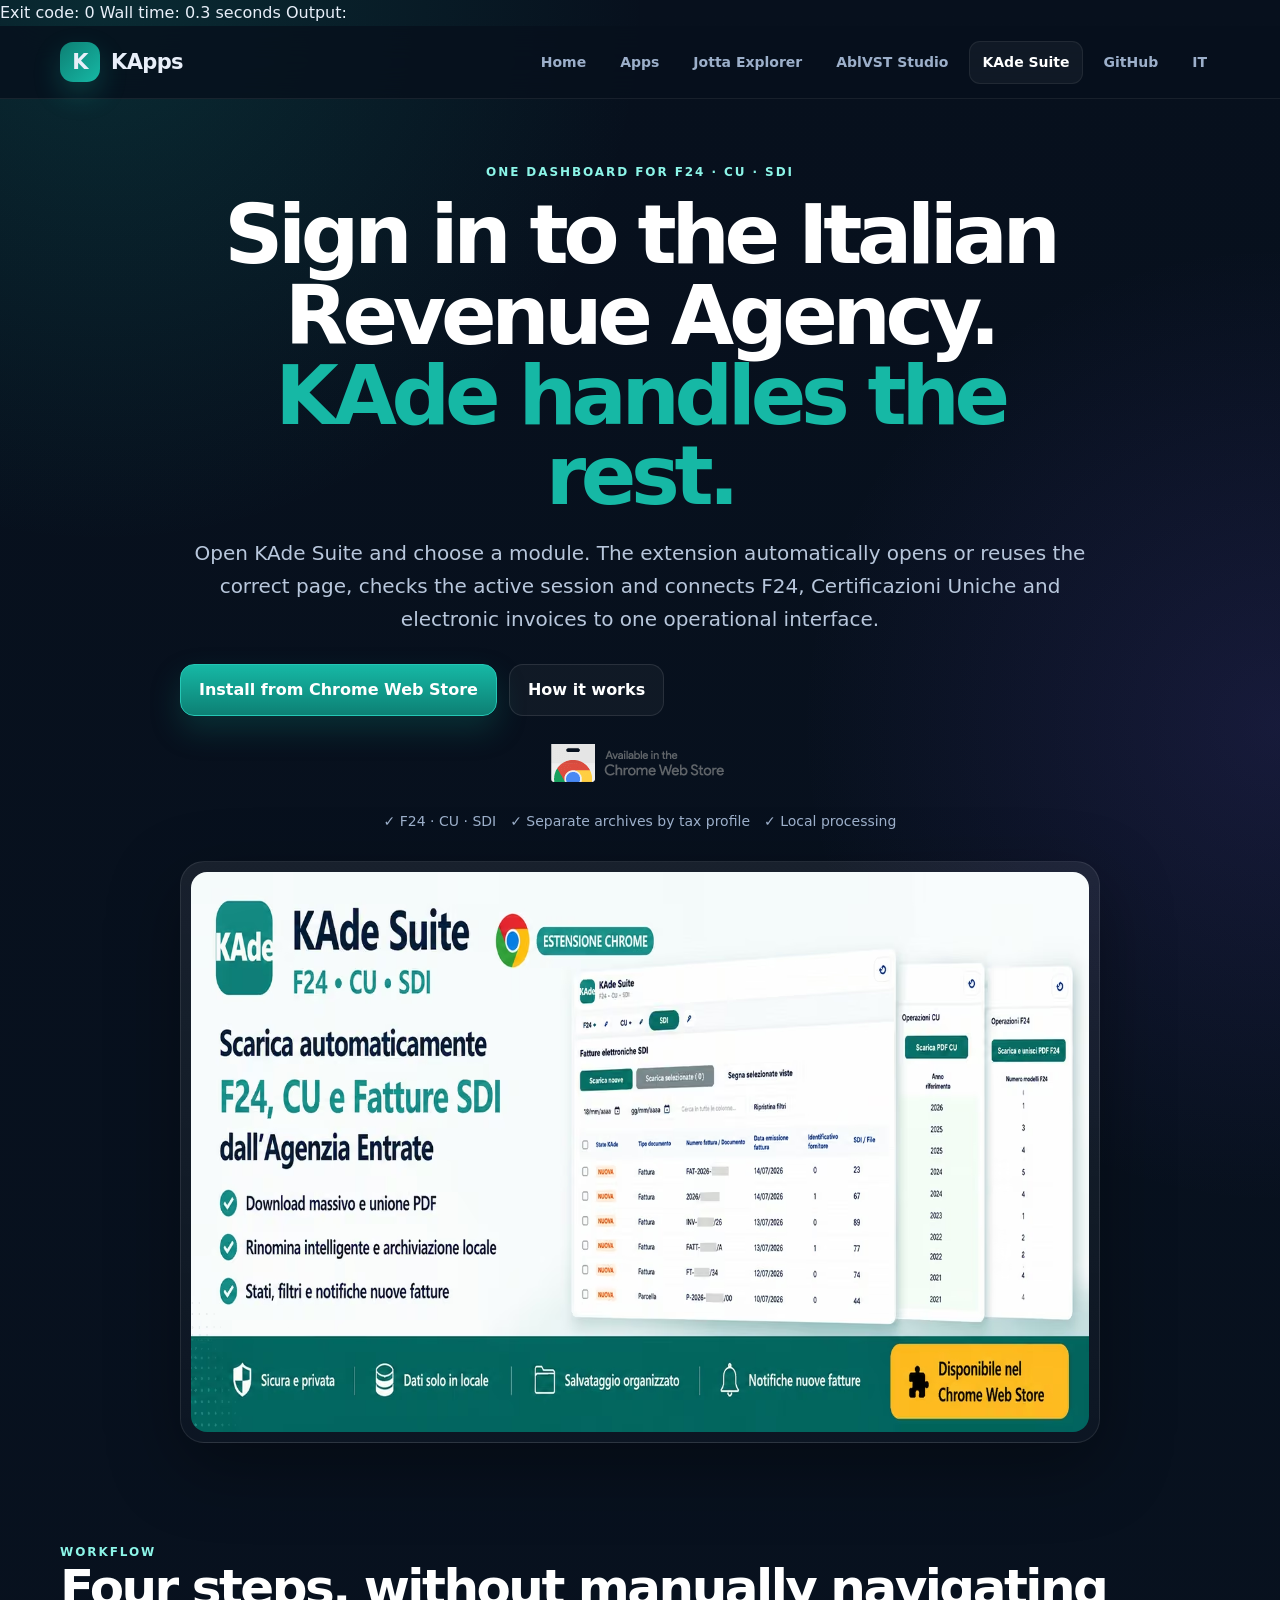
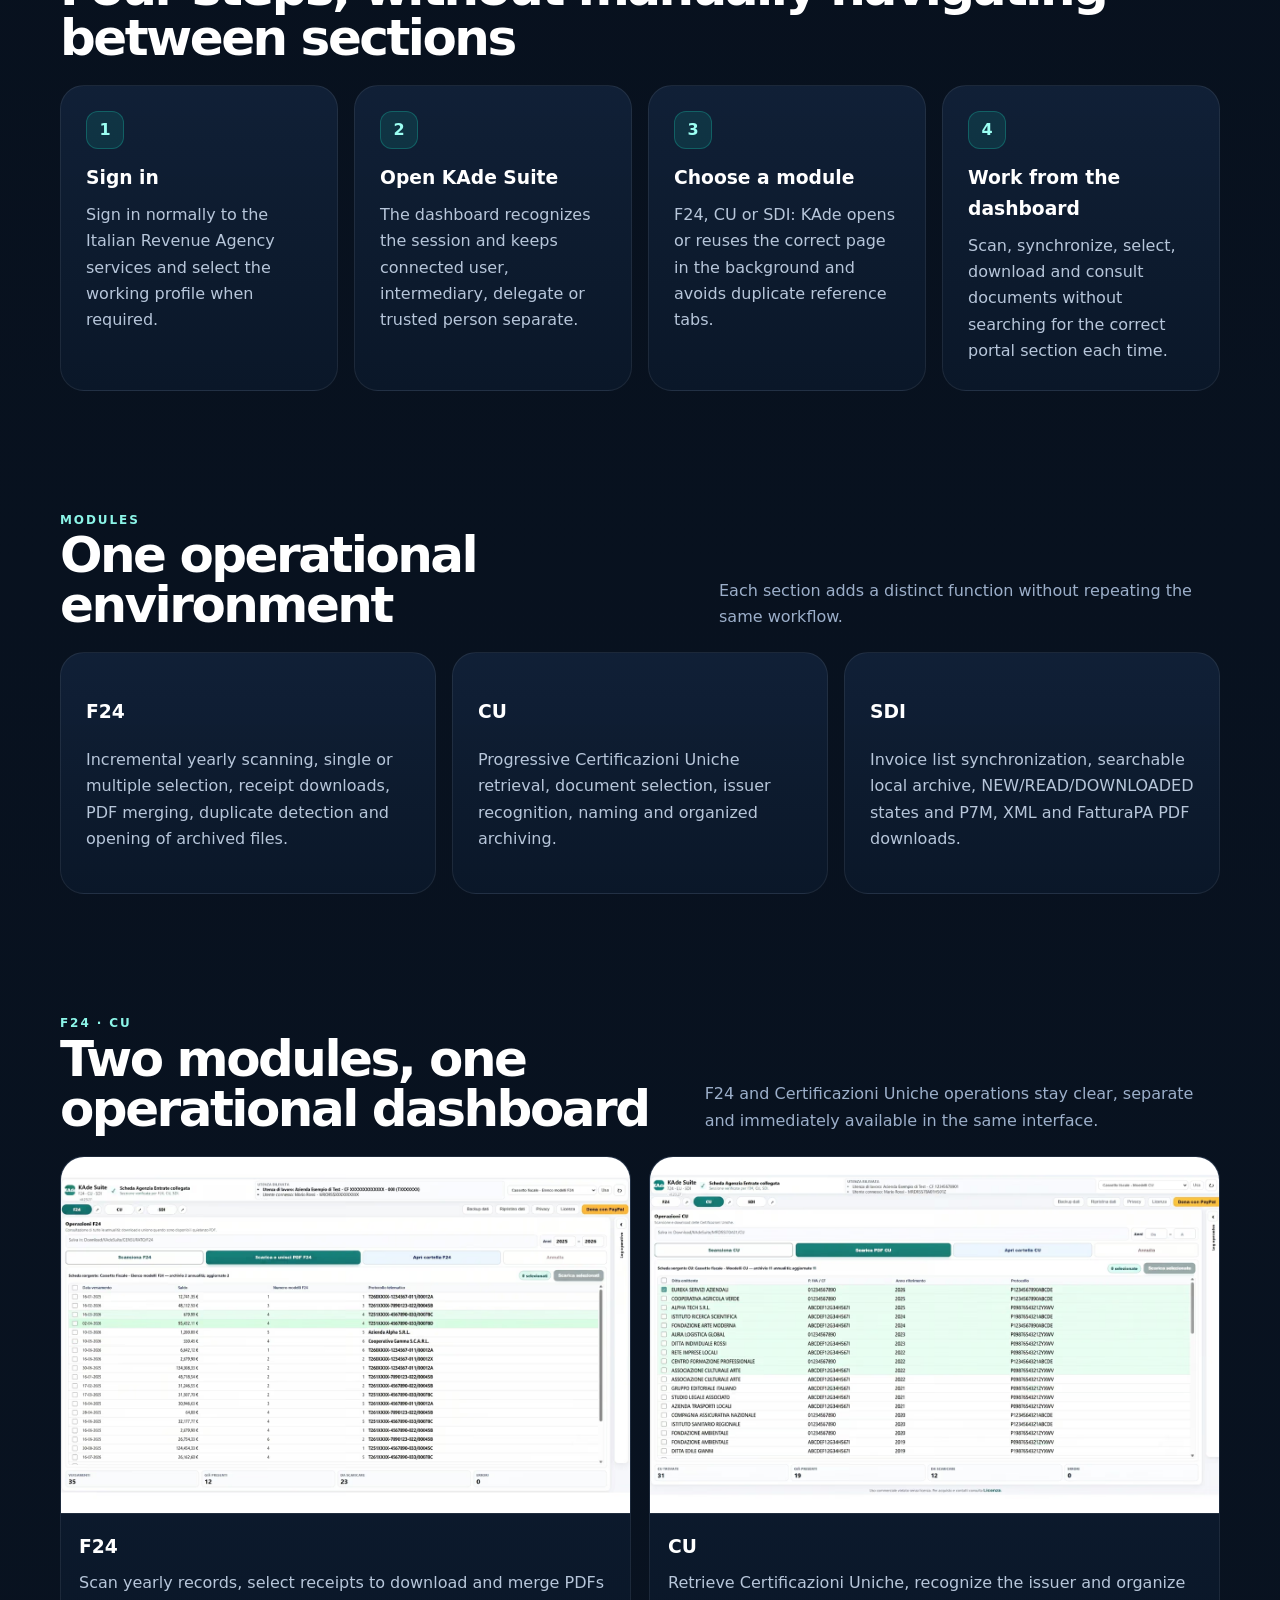
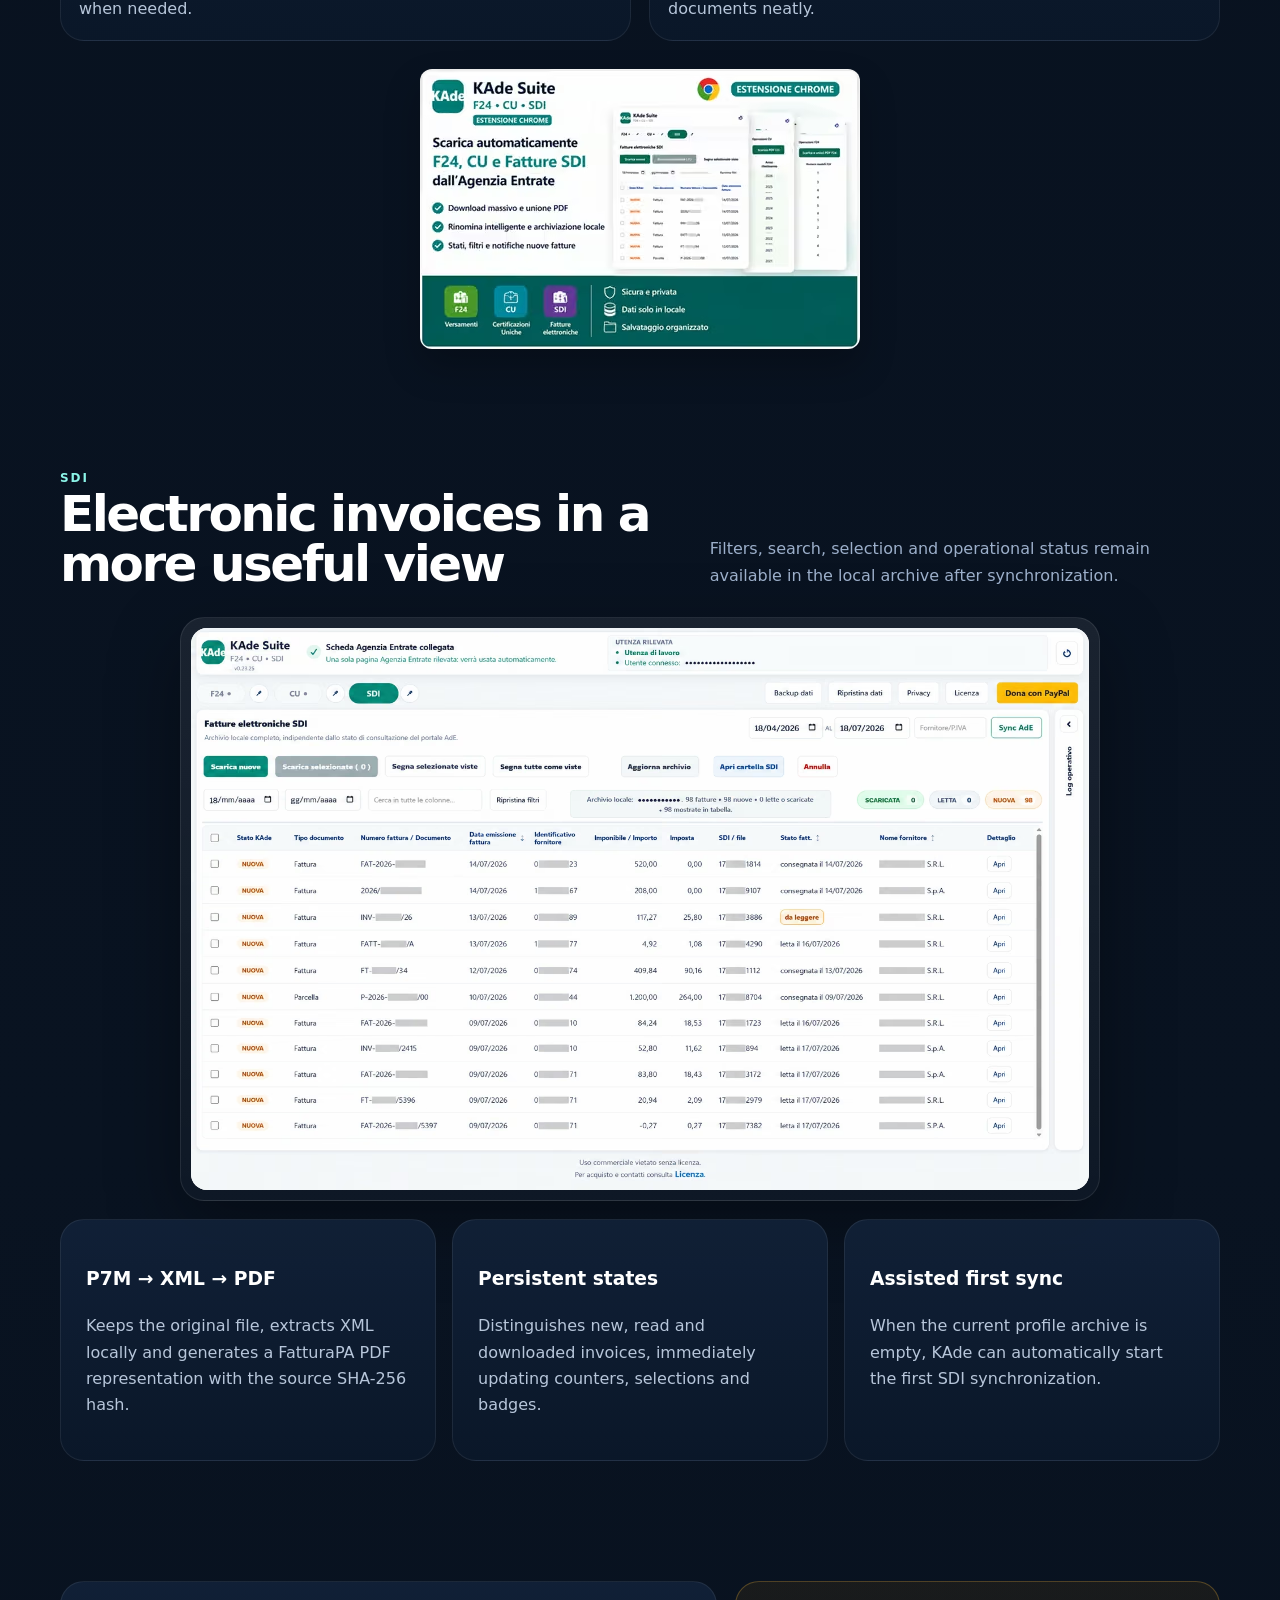
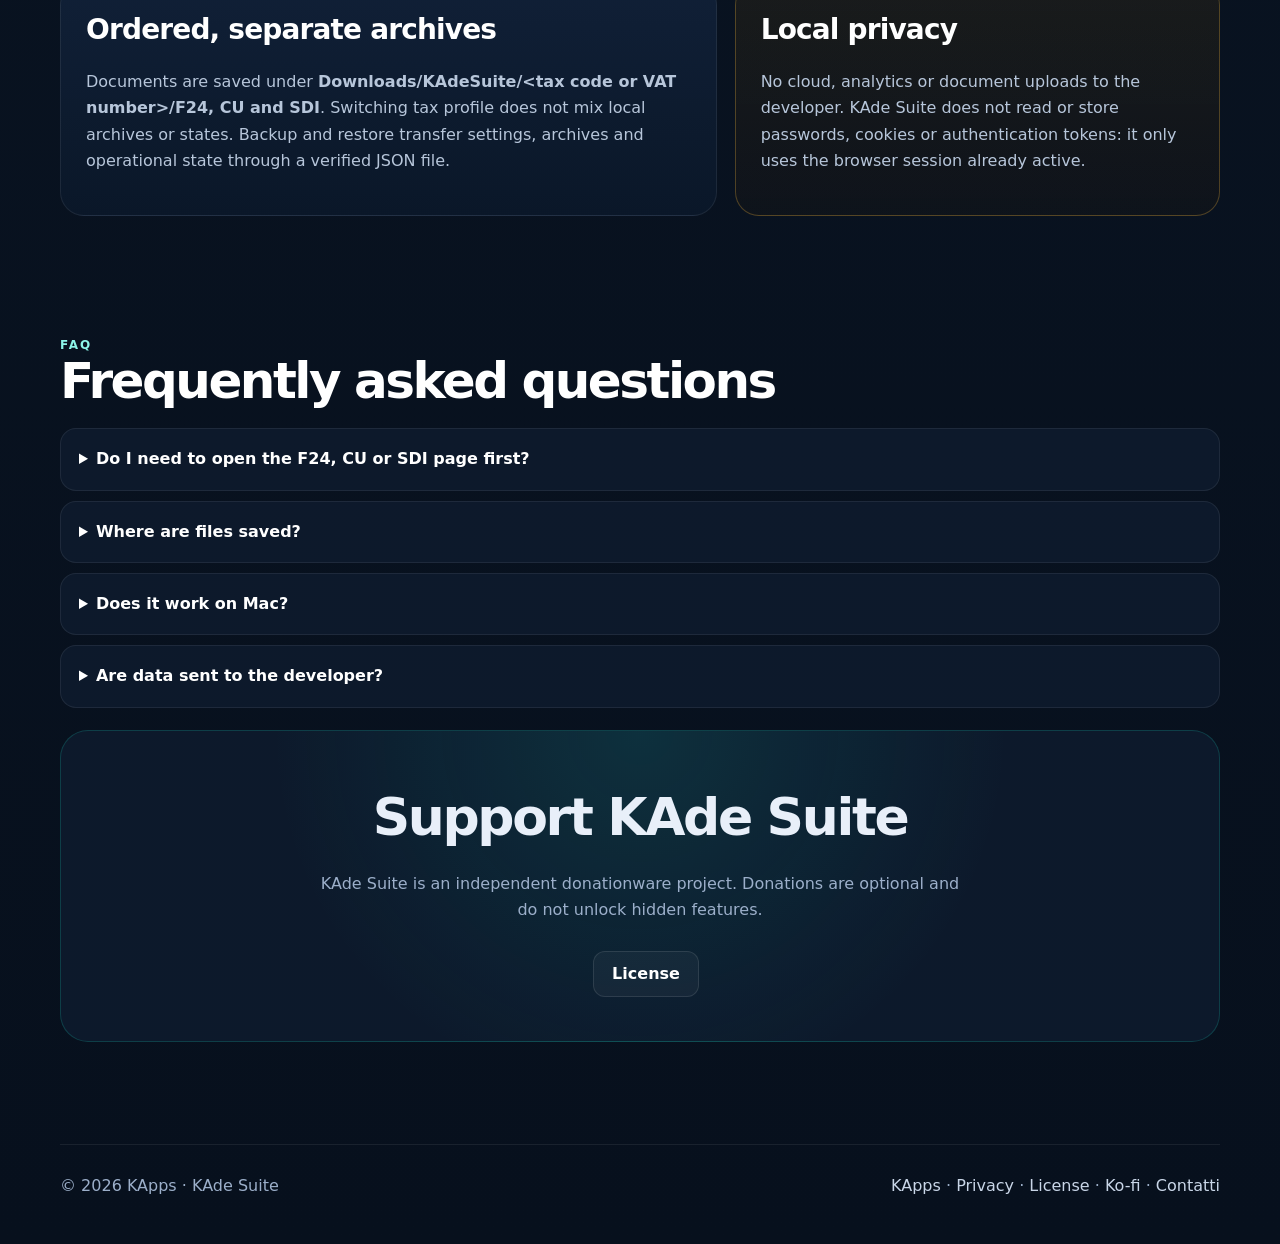
==== docs/en/index.html @ 275b8329 "Add files via upload" ====
Exit code: 0
Wall time: 0.3 seconds
Output:
<!doctype html>
<html lang="en">
<head>
  <meta charset="utf-8">
  <meta name="viewport" content="width=device-width,initial-scale=1">
  <title>KAde Suite | F24, CU and electronic invoices for Chrome</title>
  <meta name="description" content="KAde Suite is a Chrome extension that connects F24, CU and SDI workflows after sign-in to the Italian Revenue Agency, organizing documents locally.">
  
  <link rel="icon" href="../assets/favicon-32.png">
  <link rel="stylesheet" href="../css/style.css">

  <link rel="canonical" href="https://canbelieve.github.io/kade-suite/en/">
  <link rel="alternate" hreflang="it" href="https://canbelieve.github.io/kade-suite/">
  <link rel="alternate" hreflang="en" href="https://canbelieve.github.io/kade-suite/en/">
  <link rel="alternate" hreflang="x-default" href="https://canbelieve.github.io/kade-suite/">
  <meta name="robots" content="index,follow">
  <meta name="theme-color" content="#07101d">
  <meta property="og:type" content="website">
  <meta property="og:site_name" content="KApps">
  <meta property="og:title" content="KAde Suite | F24, CU and electronic invoices for Chrome">
  <meta property="og:description" content="KAde Suite is a Chrome extension that connects F24, CU and SDI workflows after sign-in to the Italian Revenue Agency, organizing documents locally.">
  <meta property="og:url" content="https://canbelieve.github.io/kade-suite/en/">
  <meta property="og:image" content="https://canbelieve.github.io/kade-suite/assets/og-kade-suite.png">
  <meta property="og:image:alt" content="KAde Suite">
  <meta property="og:locale" content="en_US">
  <meta property="og:locale:alternate" content="it_IT">
  <meta name="twitter:card" content="summary_large_image">
  <meta name="twitter:title" content="KAde Suite | F24, CU and electronic invoices for Chrome">
  <meta name="twitter:description" content="KAde Suite is a Chrome extension that connects F24, CU and SDI workflows after sign-in to the Italian Revenue Agency, organizing documents locally.">
  <meta name="twitter:image" content="https://canbelieve.github.io/kade-suite/assets/og-kade-suite.png">
  <script type="application/ld+json">{"@context":"https://schema.org","@graph":[{"@type":"SoftwareApplication","@id":"https://canbelieve.github.io/kade-suite/en/#software","name":"KAde Suite","description":"KAde Suite is a Chrome extension that connects F24, CU and SDI workflows after sign-in to the Italian Revenue Agency, organizing documents locally.","url":"https://canbelieve.github.io/kade-suite/en/","inLanguage":"en","applicationCategory":"BrowserApplication","operatingSystem":"Chrome","isAccessibleForFree":true,"offers":{"@type":"Offer","price":0,"priceCurrency":"EUR"},"downloadUrl":"https://chromewebstore.google.com/detail/kade-suite/hblajdcobjpapcgbkgjkkmnklhofilia","publisher":{"@id":"https://canbelieve.github.io/#organization"}},{"@type":"Organization","@id":"https://canbelieve.github.io/#organization","name":"KApps","url":"https://canbelieve.github.io/","logo":"https://canbelieve.github.io/assets/icon-512.png","sameAs":["https://github.com/canbelieve","https://ko-fi.com/U7I223UF77"]},{"@type":"BreadcrumbList","@id":"https://canbelieve.github.io/kade-suite/en/#breadcrumb","itemListElement":[{"@type":"ListItem","position":1,"name":"KApps","item":"https://canbelieve.github.io/"},{"@type":"ListItem","position":2,"name":"KAde Suite","item":"https://canbelieve.github.io/kade-suite/en/"}]}]}</script>
</head>
<body class="kade-page">
<header class="site-header"><div class="container header-inner"><a class="brand" href="https://canbelieve.github.io/en/"><span class="brand-mark">K</span>KApps</a><nav class="nav" aria-label="Main navigation"><a href="https://canbelieve.github.io/en/">Home</a><a href="https://canbelieve.github.io/en/#apps">Apps</a><a href="https://canbelieve.github.io/en/jotta-explorer.html">Jotta Explorer</a><a href="https://canbelieve.github.io/ablvst-studio.html">AblVST Studio</a><a class="active" href="https://canbelieve.github.io/kade-suite/">KAde Suite</a><a href="https://github.com/canbelieve/kade-suite">GitHub</a><a class="lang-btn" href="https://canbelieve.github.io/kade-suite/" aria-label="Switch to Italiano">IT</a></nav></div></header>
<main>
<section class="container product-hero">
  <div class="product-copy">
    <div class="eyebrow">ONE DASHBOARD FOR F24 · CU · SDI</div>
    
    <h1>Sign in to the Italian Revenue Agency. <span class="kade-accent">KAde handles the rest.</span></h1>
    
    <p>Open KAde Suite and choose a module. The extension automatically opens or reuses the correct page, checks the active session and connects F24, Certificazioni Uniche and electronic invoices to one operational interface.</p>
    <div class="hero-actions"><a class="button primary" href="https://chromewebstore.google.com/detail/kade-suite/hblajdcobjpapcgbkgjkkmnklhofilia">Install from Chrome Web Store</a><a class="button" href="#come-funziona">How it works</a></div>
    <a href="https://chromewebstore.google.com/detail/kade-suite/hblajdcobjpapcgbkgjkkmnklhofilia"><img class="store-badge-kade" src="../assets/chrome-web-store-badge.png" alt="Available in the Chrome Web Store"></a>
    <div class="notes"><span>✓ F24 · CU · SDI</span><span>✓ Separate archives by tax profile</span><span>✓ Local processing</span></div>
  </div>
  <div class="product-shot promo-hero"><picture><source type="image/avif" srcset="../assets/kade-suite-promo-hero.avif"><source type="image/webp" srcset="../assets/kade-suite-promo-hero.webp"><img src="../assets/kade-suite-promo-hero.png" alt="KAde Suite for downloading F24, CU and SDI invoices from the Italian Revenue Agency" width="1400" height="560" loading="eager" decoding="async" fetchpriority="high"></picture></div>
</section>

<section class="container section" id="come-funziona">
  <div class="section-head"><div><div class="eyebrow">WORKFLOW</div><h2>Four steps, without manually navigating between sections</h2></div></div>
  <div class="grid-3 workflow-grid">
    <article class="panel step"><span>1</span><h3>Sign in</h3><p>Sign in normally to the Italian Revenue Agency services and select the working profile when required.</p></article>
    <article class="panel step"><span>2</span><h3>Open KAde Suite</h3><p>The dashboard recognizes the session and keeps connected user, intermediary, delegate or trusted person separate.</p></article>
    <article class="panel step"><span>3</span><h3>Choose a module</h3><p>F24, CU or SDI: KAde opens or reuses the correct page in the background and avoids duplicate reference tabs.</p></article>
    <article class="panel step"><span>4</span><h3>Work from the dashboard</h3><p>Scan, synchronize, select, download and consult documents without searching for the correct portal section each time.</p></article>
  </div>
</section>

<section class="container section" id="features">
  <div class="section-head"><div><div class="eyebrow">MODULES</div><h2>One operational environment</h2></div><p>Each section adds a distinct function without repeating the same workflow.</p></div>
  <div class="grid-3">
    <article class="panel"><h3>F24</h3><p>Incremental yearly scanning, single or multiple selection, receipt downloads, PDF merging, duplicate detection and opening of archived files.</p></article>
    <article class="panel"><h3>CU</h3><p>Progressive Certificazioni Uniche retrieval, document selection, issuer recognition, naming and organized archiving.</p></article>
    <article class="panel"><h3>SDI</h3><p>Invoice list synchronization, searchable local archive, NEW/READ/DOWNLOADED states and P7M, XML and FatturaPA PDF downloads.</p></article>
  </div>
</section>

<section class="container section" id="f24-cu">
  <div class="section-head"><div><div class="eyebrow">F24 · CU</div><h2>Two modules, one operational dashboard</h2></div><p>F24 and Certificazioni Uniche operations stay clear, separate and immediately available in the same interface.</p></div>
  <div class="module-showcase">
    <article class="panel module-card"><picture><source type="image/avif" srcset="../assets/kade-suite-f24.avif"><source type="image/webp" srcset="../assets/kade-suite-f24.webp"><img src="../assets/kade-suite-f24.png" alt="KAde Suite F24 module" width="1280" height="800" loading="lazy" decoding="async"></picture><div><h3>F24</h3><p>Scan yearly records, select receipts to download and merge PDFs when needed.</p></div></article>
    <article class="panel module-card"><picture><source type="image/avif" srcset="../assets/kade-suite-cu.avif"><source type="image/webp" srcset="../assets/kade-suite-cu.webp"><img src="../assets/kade-suite-cu.png" alt="KAde Suite Certificazioni Uniche module" width="1280" height="800" loading="lazy" decoding="async"></picture><div><h3>CU</h3><p>Retrieve Certificazioni Uniche, recognize the issuer and organize documents neatly.</p></div></article>
  </div>
  <a class="compact-promo" href="https://chromewebstore.google.com/detail/kade-suite/hblajdcobjpapcgbkgjkkmnklhofilia" aria-label="Installa KAde Suite dal Chrome Web Store"><picture><source type="image/avif" srcset="../assets/kade-suite-promo-compact.avif"><source type="image/webp" srcset="../assets/kade-suite-promo-compact.webp"><img src="../assets/kade-suite-promo-compact.png" alt="KAde Suite Chrome extension for F24, CU and SDI" width="440" height="280" loading="lazy" decoding="async"></picture></a>
</section>

<section class="container section" id="sdi">
  <div class="section-head"><div><div class="eyebrow">SDI</div><h2>Electronic invoices in a more useful view</h2></div><p>Filters, search, selection and operational status remain available in the local archive after synchronization.</p></div>
  <div class="product-shot sdi-shot"><picture><source type="image/avif" srcset="../assets/kade-suite-sdi.avif"><source type="image/webp" srcset="../assets/kade-suite-sdi.webp"><img src="../assets/kade-suite-sdi.png" alt="KAde Suite SDI archive" width="1586" height="992" loading="lazy" decoding="async"></picture></div>
  <div class="grid-3 sdi-features">
    <article class="panel"><h3>P7M → XML → PDF</h3><p>Keeps the original file, extracts XML locally and generates a FatturaPA PDF representation with the source SHA-256 hash.</p></article>
    <article class="panel"><h3>Persistent states</h3><p>Distinguishes new, read and downloaded invoices, immediately updating counters, selections and badges.</p></article>
    <article class="panel"><h3>Assisted first sync</h3><p>When the current profile archive is empty, KAde can automatically start the first SDI synchronization.</p></article>
  </div>
</section>

<section class="container section">
  <div class="requirements">
    <article class="panel"><h2>Ordered, separate archives</h2><p>Documents are saved under <strong>Downloads/KAdeSuite/&lt;tax code or VAT number&gt;/F24, CU and SDI</strong>. Switching tax profile does not mix local archives or states. Backup and restore transfer settings, archives and operational state through a verified JSON file.</p></article>
    <article class="panel callout"><h2>Local privacy</h2><p>No cloud, analytics or document uploads to the developer. KAde Suite does not read or store passwords, cookies or authentication tokens: it only uses the browser session already active.</p></article>
  </div>
</section>

<section class="container section">
  <div class="section-head"><div><div class="eyebrow">FAQ</div><h2>Frequently asked questions</h2></div></div>
  <div class="faq">
    <details><summary>Do I need to open the F24, CU or SDI page first?</summary><p>No. First sign in to the Italian Revenue Agency services. Then open KAde Suite and select the module: the extension automatically opens or reuses its reference page. If the session has expired, it asks you to sign in again.</p></details>
    <details><summary>Where are files saved?</summary><p>In Chrome’s default Downloads folder, under KAdeSuite/&lt;tax code or VAT number&gt;/F24, CU and SDI.</p></details>
    <details><summary>Does it work on Mac?</summary><p>The code uses standard Chrome APIs and paths relative to the Downloads folder, with no fixed Windows paths. It is therefore designed for Windows, macOS and Linux. The current version has mainly been tested on Windows; on macOS and Linux, users should verify the workflow with their Chrome configuration.</p></details>
    <details><summary>Are data sent to the developer?</summary><p>No. There are no developer analytics, advertising, telemetry or cloud services for documents.</p></details>
  </div>
  <div class="cta"><h2>Support KAde Suite</h2><p>KAde Suite is an independent donationware project. Donations are optional and do not unlock hidden features.</p><div class="hero-actions"><span class="kofi-button"><script type="text/javascript" src="https://storage.ko-fi.com/cdn/widget/Widget_2.js"></script><script type="text/javascript">kofiwidget2.init('Support me on Ko-fi', '#232a4a', 'U7I223UF77');kofiwidget2.draw();</script></span><a class="button" href="../license.html">License</a></div></div>
</section>
</main>
<footer class="container footer"><span>© 2026 KApps · KAde Suite</span><span><a href="https://canbelieve.github.io/">KApps</a> · <a href="../privacy.html">Privacy</a> · <a href="../license.html">License</a> · <a href="https://ko-fi.com/U7I223UF77" target="_blank" rel="noopener noreferrer">Ko-fi</a> · <a href="mailto:info@latenzazero.it">Contatti</a></span></footer>
<script src="../js/app.js"></script>
</body></html>
---- docs/css/style.css ----
:root{
  --bg:#07101d;--bg2:#0a1526;--panel:#0f1d33;--panel2:#13243e;--line:#263a5c;
  --text:#e8eff9;--muted:#9cafca;--white:#fff;--brand:#16b8a5;--brand2:#0d8074;
  --purple:#7657e8;--warning:#f5b83d;--shadow:0 24px 70px rgba(0,0,0,.34);
}
*{box-sizing:border-box}html{scroll-behavior:smooth}body{margin:0;background:
radial-gradient(circle at 8% 0,rgba(22,184,165,.16),transparent 34rem),
radial-gradient(circle at 100% 12%,rgba(118,87,232,.14),transparent 30rem),
linear-gradient(180deg,var(--bg),#091321 72%,var(--bg));color:var(--text);font:16px/1.65 Inter,system-ui,-apple-system,"Segoe UI",sans-serif}
a{color:inherit}.container{width:min(1160px,calc(100% - 32px));margin:auto}.site-header{position:sticky;top:0;z-index:50;background:rgba(7,16,29,.82);backdrop-filter:blur(18px);border-bottom:1px solid rgba(255,255,255,.07)}
.header-inner{min-height:72px;display:flex;align-items:center;justify-content:space-between;gap:20px}.brand{display:flex;align-items:center;gap:11px;text-decoration:none;font-size:21px;font-weight:900;letter-spacing:-.03em}.brand-mark{width:40px;height:40px;border-radius:13px;display:grid;place-items:center;background:linear-gradient(135deg,var(--brand2),var(--brand));box-shadow:0 12px 28px rgba(22,184,165,.24)}
.nav{display:flex;align-items:center;gap:8px}.nav a,.lang-btn{border:1px solid transparent;background:transparent;color:var(--muted);padding:9px 12px;border-radius:11px;text-decoration:none;font-weight:750;font-size:14px}.nav a:hover,.nav a.active{color:#fff;background:rgba(255,255,255,.045);border-color:rgba(255,255,255,.07)}.lang-btn{cursor:pointer;color:#fff;border-color:rgba(255,255,255,.1);background:rgba(255,255,255,.04)}
.hero{padding:84px 0 58px;text-align:center}.eyebrow{color:#8cf5e8;font-size:12px;letter-spacing:.16em;text-transform:uppercase;font-weight:900}.hero h1{font-size:clamp(50px,9vw,92px);line-height:.96;letter-spacing:-.075em;margin:14px 0 22px;color:#fff}.hero h1 span{color:var(--brand)}.hero-copy{max-width:780px;margin:auto;color:#b8c7dc;font-size:20px}.hero-actions{display:flex;justify-content:center;gap:12px;flex-wrap:wrap;margin-top:28px}
.button{display:inline-flex;align-items:center;justify-content:center;min-height:48px;padding:12px 18px;border-radius:14px;text-decoration:none;font-weight:850;border:1px solid rgba(255,255,255,.1);background:rgba(255,255,255,.04);color:#fff}.button.primary{background:linear-gradient(180deg,var(--brand),var(--brand2));border-color:#25c7b5;box-shadow:0 14px 30px rgba(13,128,116,.27)}.button.purple{background:linear-gradient(180deg,#8468ee,#6548cf);border-color:#947df0;box-shadow:0 14px 30px rgba(101,72,207,.26)}.button:hover{transform:translateY(-1px)}
.section{padding:60px 0}.section-head{display:flex;justify-content:space-between;align-items:end;gap:24px;margin-bottom:22px}.section-head h2{margin:0;color:#fff;font-size:clamp(32px,5vw,50px);letter-spacing:-.05em;line-height:1}.section-head p{max-width:620px;margin:0;color:var(--muted)}
.apps-grid{display:grid;grid-template-columns:1fr 1fr;gap:22px}.app-card{overflow:hidden;border:1px solid rgba(255,255,255,.075);background:linear-gradient(180deg,rgba(19,36,62,.98),rgba(10,22,39,.98));border-radius:28px;box-shadow:var(--shadow)}.app-shot{margin:22px 22px 0;border-radius:20px 20px 0 0;overflow:hidden;border:1px solid rgba(255,255,255,.09);border-bottom:0;background:#fff;transition:.25s transform}.app-card:hover .app-shot{transform:translateY(-4px)}.app-shot img{display:block;width:100%;height:310px;object-fit:cover;object-position:top}.app-content{padding:25px}.tag{display:inline-flex;padding:7px 10px;border-radius:999px;border:1px solid rgba(255,255,255,.08);background:rgba(255,255,255,.035);font-size:12px;font-weight:850;color:#c2d0e2}.app-content h3{font-size:34px;letter-spacing:-.045em;color:#fff;margin:13px 0 8px}.app-content p{color:#b6c5da;margin:0}.app-actions{display:flex;gap:10px;flex-wrap:wrap;margin-top:20px}.store-badge{display:block;width:206px;height:58px;object-fit:contain;margin-top:14px}
.feature-strip{display:grid;grid-template-columns:repeat(3,1fr);gap:12px;padding:20px;border-top:1px solid rgba(255,255,255,.07);background:rgba(0,0,0,.11)}.mini-feature{padding:16px;border:1px solid rgba(255,255,255,.07);background:rgba(255,255,255,.027);border-radius:16px;color:#b9c7da}.mini-feature strong{display:block;color:#fff;margin-bottom:4px}
.product-hero{padding:64px 0 40px}.product-grid{display:grid;grid-template-columns:1.05fr .95fr;gap:34px;align-items:center}.product-copy h1{font-size:clamp(48px,8vw,82px);line-height:.98;letter-spacing:-.065em;margin:12px 0 20px;color:#fff}.product-copy p{color:#b8c7dc;font-size:20px}.product-shot{border:1px solid rgba(255,255,255,.09);border-radius:24px;padding:10px;background:linear-gradient(180deg,rgba(255,255,255,.07),rgba(255,255,255,.025));box-shadow:var(--shadow)}.product-shot img{width:100%;display:block;border-radius:16px;background:#fff}.notes{display:flex;gap:14px;flex-wrap:wrap;margin-top:18px;color:var(--muted);font-size:14px}
.content-grid{display:grid;grid-template-columns:1fr 1fr;gap:18px}.panel{border:1px solid rgba(255,255,255,.075);background:linear-gradient(180deg,rgba(18,34,57,.9),rgba(11,24,42,.92));border-radius:24px;padding:25px}.panel h2{margin:0 0 12px;color:#fff;font-size:28px;letter-spacing:-.03em}.panel h3{color:#fff}.panel p,.panel li{color:#b7c6da}.panel ul{padding-left:20px}.callout{border-color:rgba(245,184,61,.28);background:linear-gradient(180deg,rgba(104,72,10,.18),rgba(33,25,15,.26))}.cta{margin-top:22px;text-align:center;border:1px solid rgba(22,184,165,.23);background:radial-gradient(circle at top,rgba(22,184,165,.15),transparent 56%),rgba(15,29,49,.75);border-radius:28px;padding:44px 24px}.cta h2{margin:0 0 10px;font-size:clamp(32px,5vw,52px);letter-spacing:-.045em}.cta p{max-width:660px;margin:0 auto 20px;color:var(--muted)}
.footer{margin-top:42px;padding:28px 0 44px;border-top:1px solid rgba(255,255,255,.07);display:flex;justify-content:space-between;gap:20px;flex-wrap:wrap;color:var(--muted)}.footer a{text-decoration:none;color:#c9d6e8}
[hidden]{display:none!important}
@media(max-width:920px){.apps-grid,.product-grid,.content-grid{grid-template-columns:1fr}.app-shot img{height:auto}.feature-strip{grid-template-columns:1fr}.nav a:not(.keep-mobile){display:none}.hero{padding-top:54px}.section-head{display:block}.section-head p{margin-top:10px}}
@media(max-width:560px){.header-inner{min-height:64px}.brand{font-size:19px}.brand-mark{width:36px;height:36px}.hero h1{font-size:54px}.hero-copy,.product-copy p{font-size:18px}.app-content{padding:21px}.app-shot{margin:14px 14px 0}.section{padding:44px 0}}
.kade-accent{color:var(--brand)}.kade-page .product-grid{grid-template-columns:1fr}.kade-page .product-copy{text-align:center;max-width:920px;margin:auto}.kade-page .product-copy .hero-actions{justify-content:center}.kade-page .product-shot{width:min(920px,100%);margin:28px auto 0}.kade-page .notes{justify-content:center}.cta .hero-actions{align-items:center}.cta .kofi-button{display:flex;height:46px;align-items:center}.cta .hero-actions .button{box-sizing:border-box;height:46px;min-height:46px;padding:10px 18px;border-radius:12px}.grid-3{display:grid;grid-template-columns:repeat(3,1fr);gap:16px}.faq{display:grid;gap:10px}.faq details{border:1px solid rgba(255,255,255,.075);background:rgba(15,29,49,.75);border-radius:16px;padding:0 18px}.faq summary{cursor:pointer;padding:17px 0;color:#fff;font-weight:800}.faq p{color:var(--muted);margin:0 0 17px}.requirements{display:grid;grid-template-columns:1.15fr .85fr;gap:18px}.store-badge-kade{display:block;width:206px;margin:18px auto 0}.kade-logo{width:36px;height:36px;border-radius:11px;vertical-align:middle;margin-right:8px}@media(max-width:920px){.grid-3,.requirements{grid-template-columns:1fr}}

.sdi-shot{width:100%;max-width:1160px;margin:0 auto 22px}.sdi-shot img{width:100%;height:auto;display:block;object-fit:contain}.sdi-features{margin-top:18px}.promo-hero{max-width:1160px}.module-showcase{display:grid;grid-template-columns:repeat(2,minmax(0,1fr));gap:18px}.module-card{padding:0;overflow:hidden}.module-card img{display:block;width:100%;height:auto;border-bottom:1px solid rgba(255,255,255,.09)}.module-card div{padding:18px}.module-card h3{margin:0 0 7px}.module-card p{margin:0}.compact-promo{display:block;width:min(440px,100%);margin:28px auto 0;border-radius:12px;overflow:hidden;box-shadow:0 18px 36px rgba(0,0,0,.24);transition:transform .2s ease,box-shadow .2s ease}.compact-promo:hover{transform:translateY(-3px);box-shadow:0 24px 42px rgba(0,0,0,.32)}.compact-promo img{display:block;width:100%;height:auto}.document-page{padding:48px 0 64px}.document-card{max-width:980px;margin:auto}.document-card h1{margin-top:0}.document-card h2{margin-top:34px}.document-card ul{color:var(--muted)}.document-card li{margin:7px 0}.document-meta{color:var(--muted);margin-bottom:24px}.notice{padding:16px 18px;border:1px solid rgba(22,184,165,.35);background:rgba(22,184,165,.08);border-radius:14px;color:#c8fff8;font-weight:750;margin:22px 0}.back-link{display:inline-flex;margin-bottom:18px;text-decoration:none;color:#bcece6;font-weight:800}@media(max-width:720px){.module-showcase{grid-template-columns:1fr}}
.workflow-grid{grid-template-columns:repeat(4,1fr)}.step>span{display:grid;place-items:center;width:38px;height:38px;border-radius:12px;background:rgba(22,184,165,.14);border:1px solid rgba(22,184,165,.34);color:#9cfff3;font-weight:900;margin-bottom:14px}.step h3{margin:0 0 8px}.step p{margin:0}@media(max-width:1050px){.workflow-grid{grid-template-columns:repeat(2,1fr)}}@media(max-width:620px){.workflow-grid{grid-template-columns:1fr}}
.button.primary,.button.purple{background:linear-gradient(180deg,var(--brand),var(--brand2));border-color:#25c7b5;box-shadow:0 14px 30px rgba(13,128,116,.27)}.footer a{color:#c9d6e8}.product-hero .hero-actions{justify-content:flex-start!important}
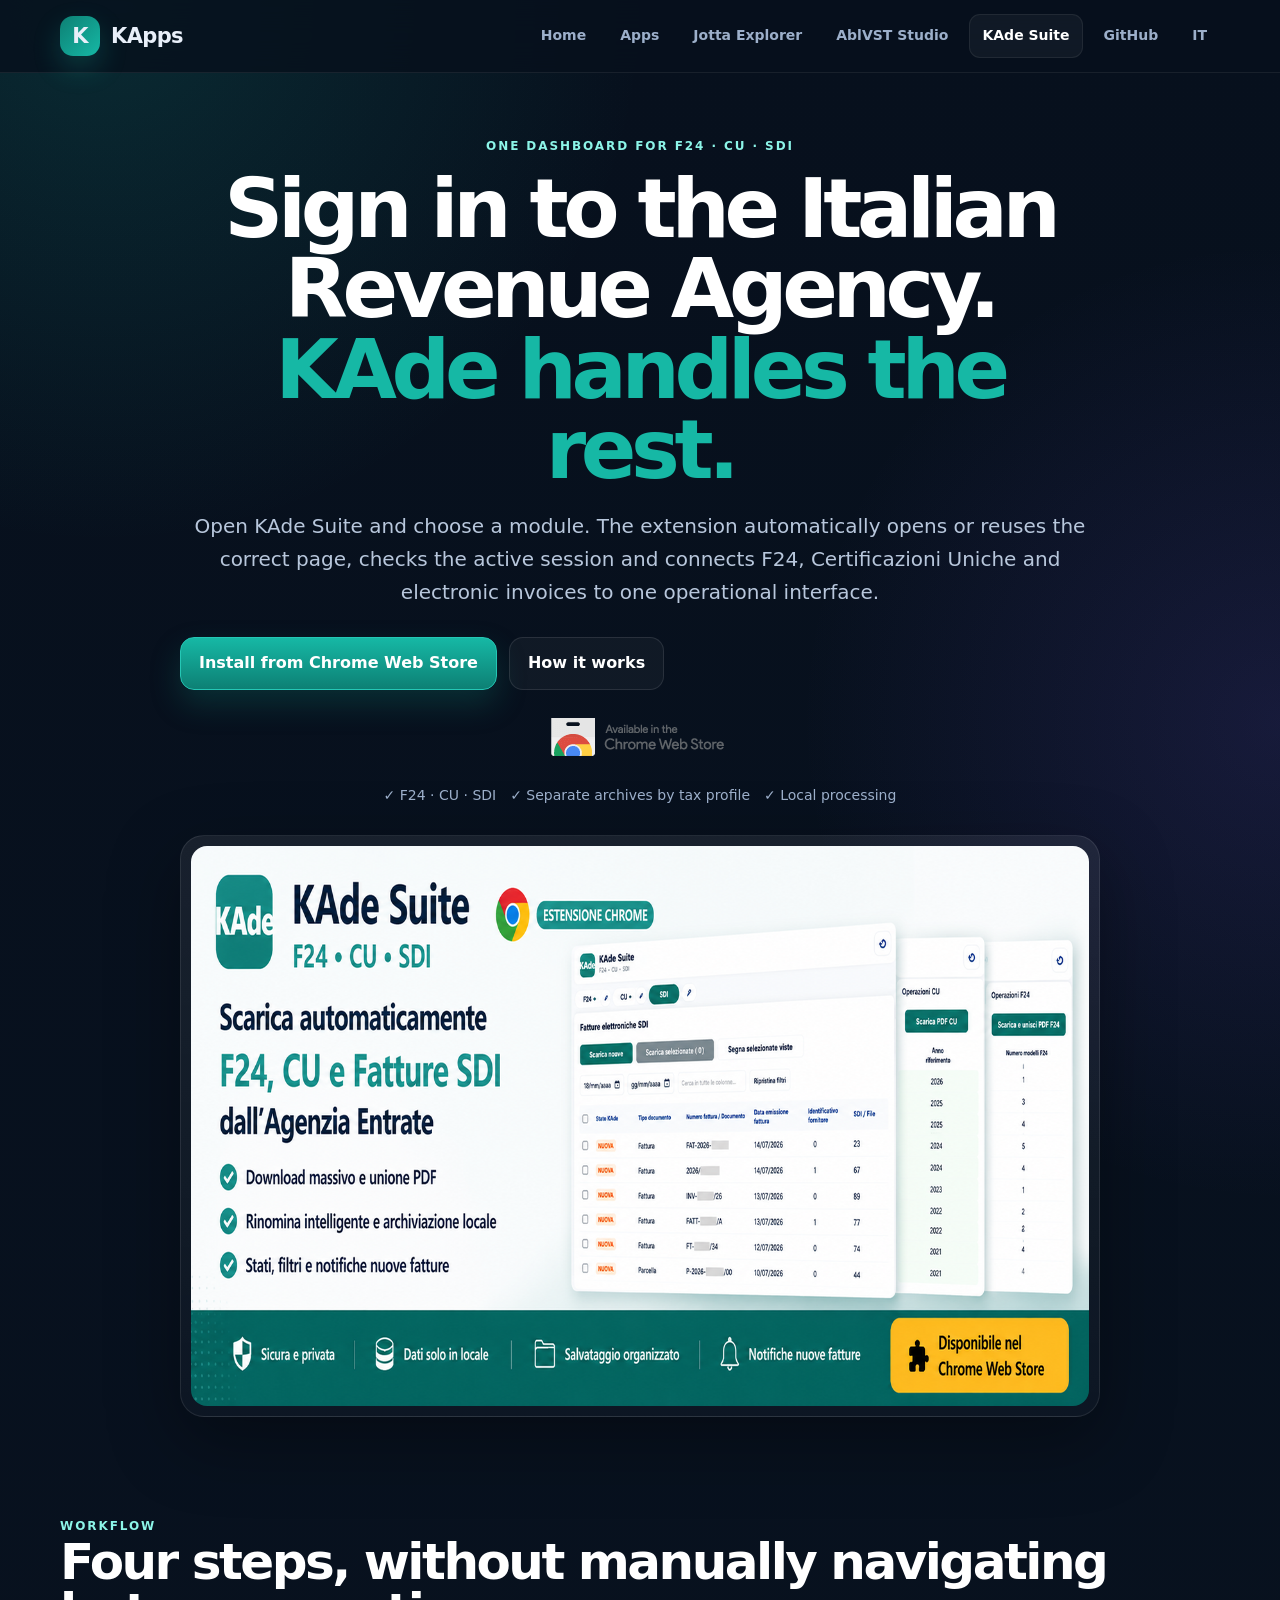
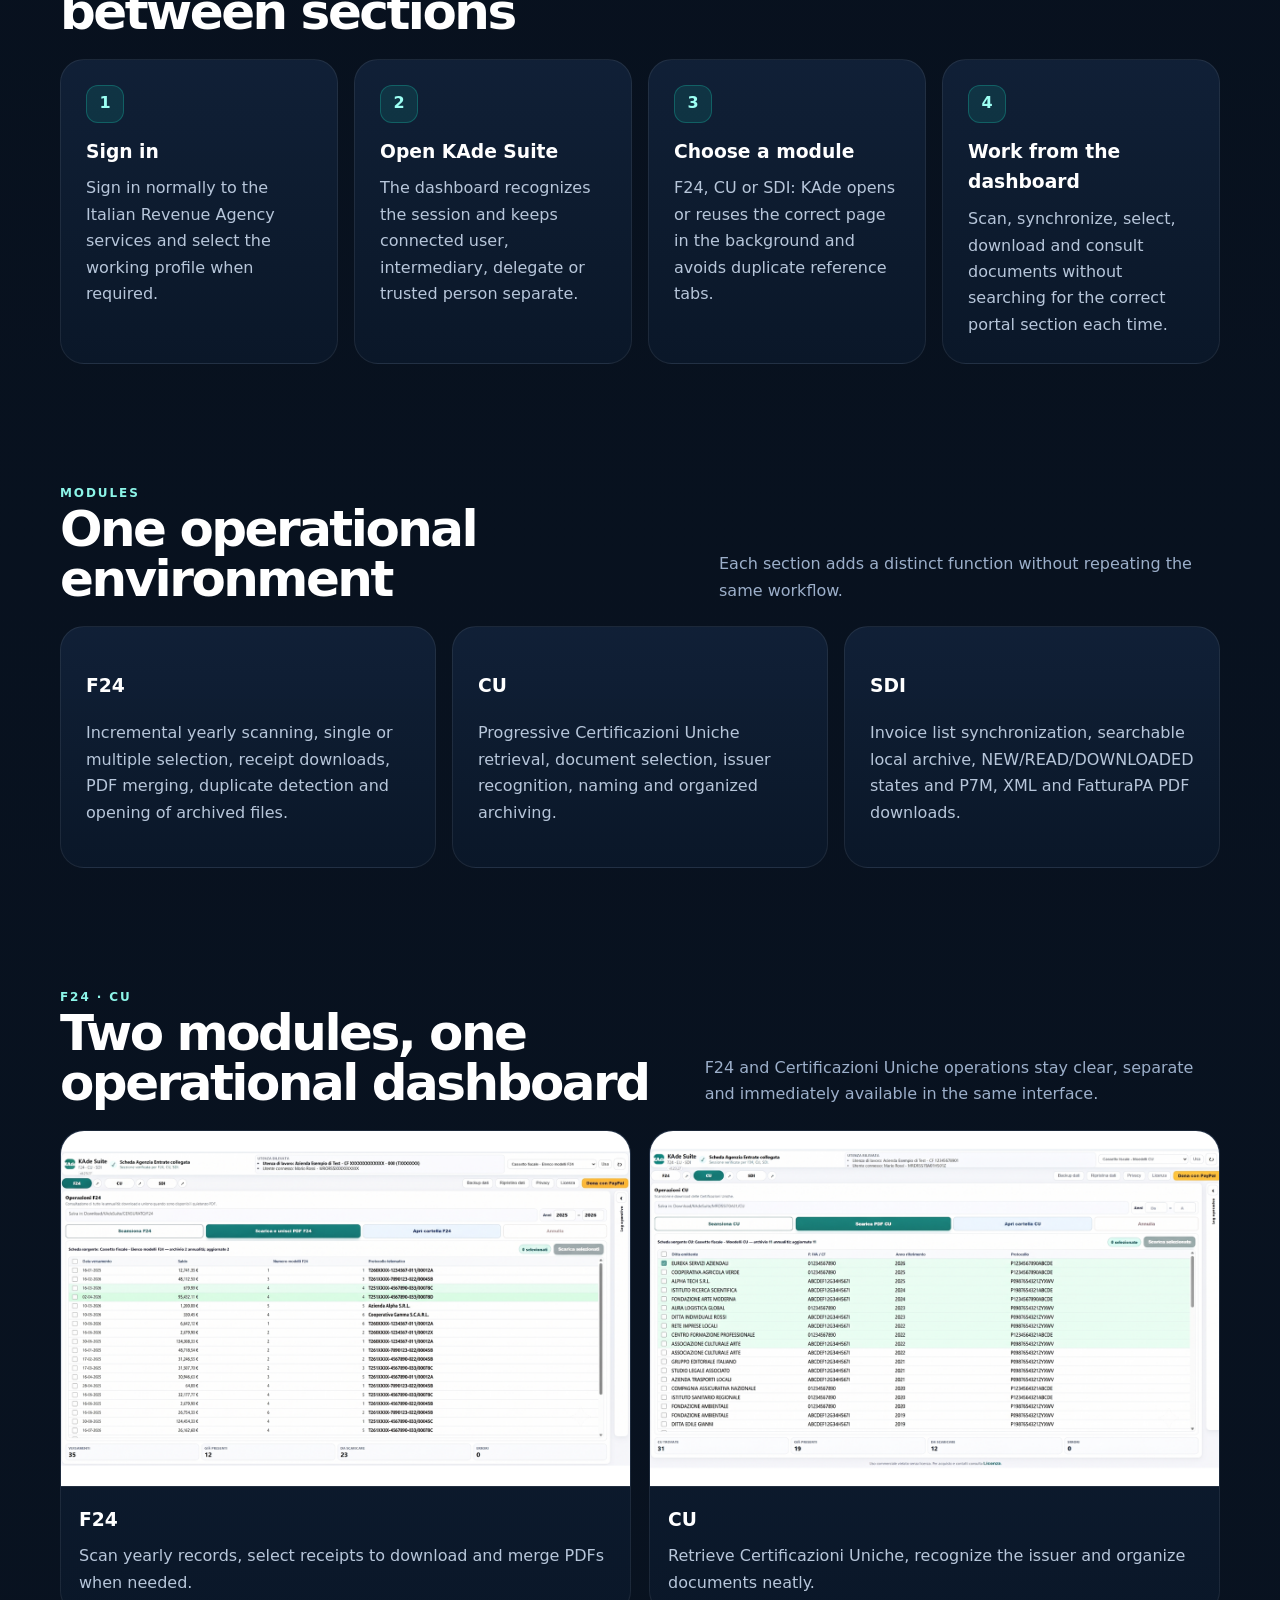
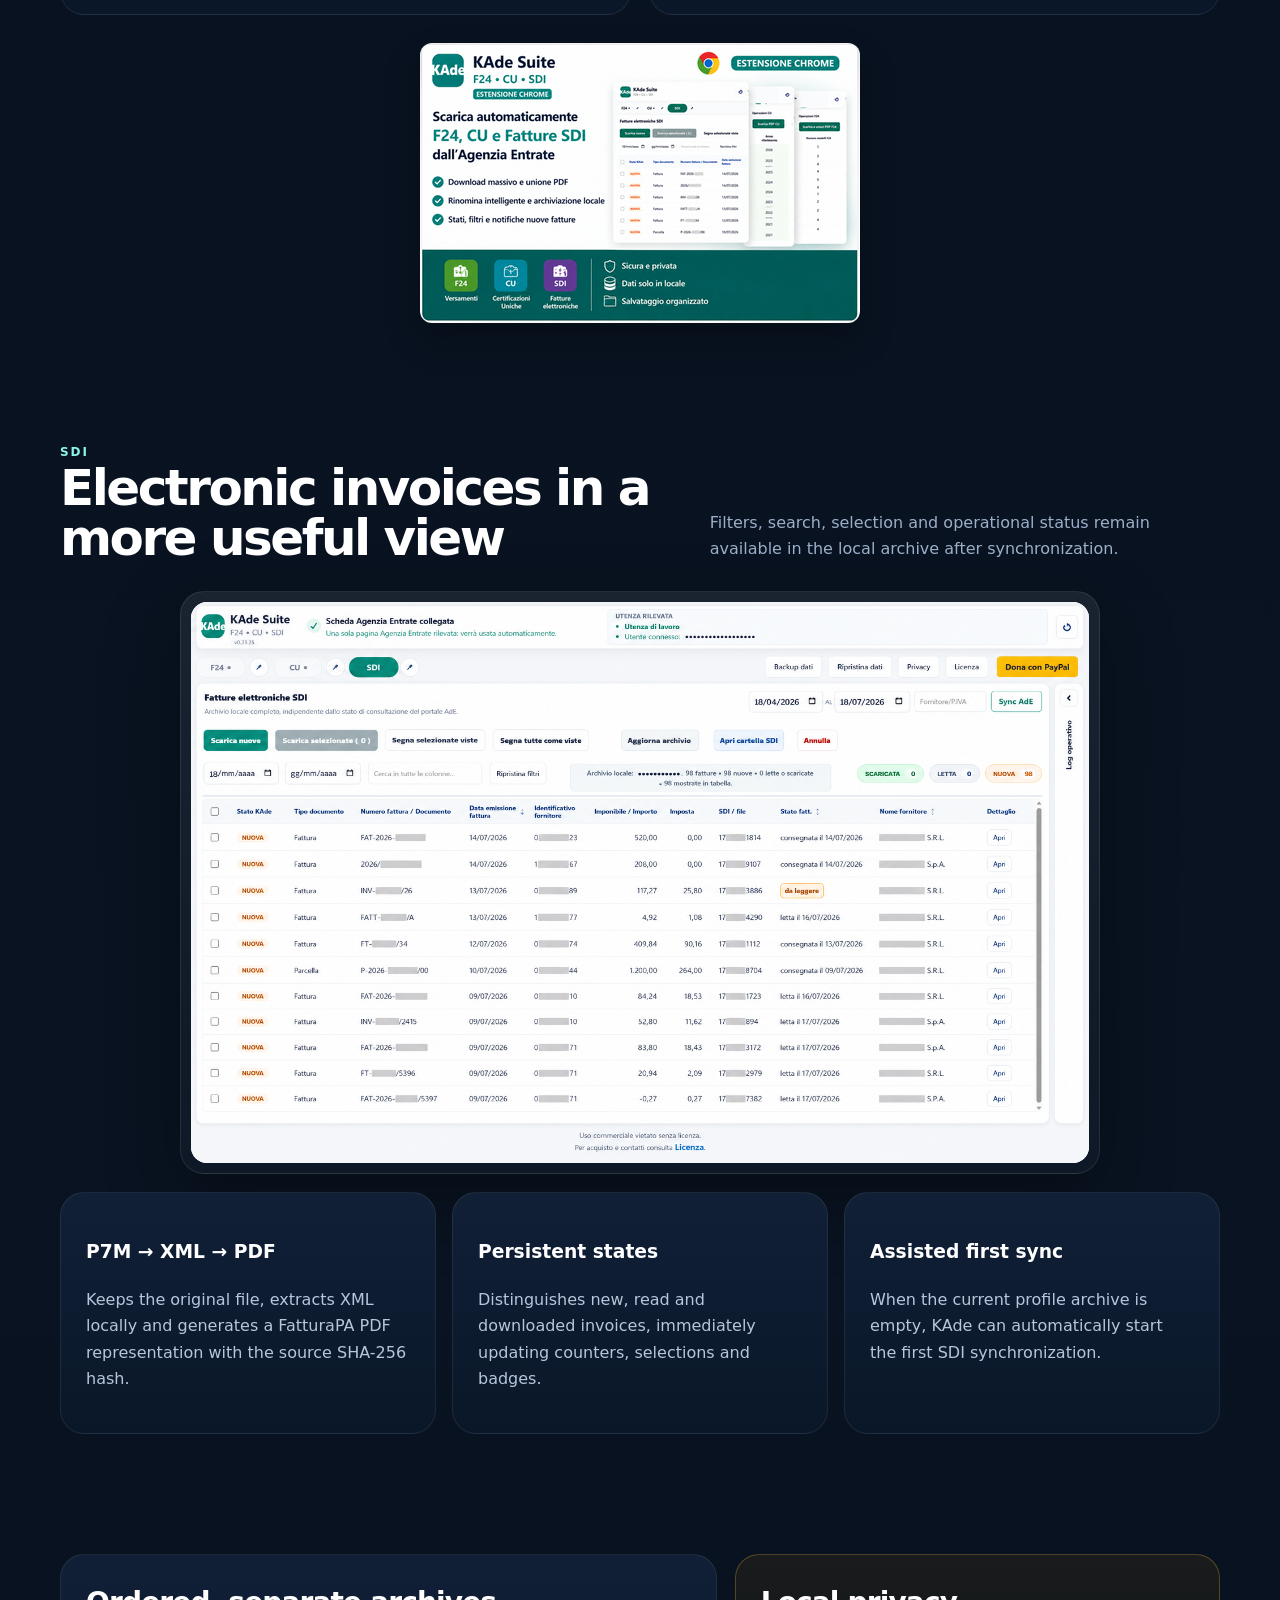
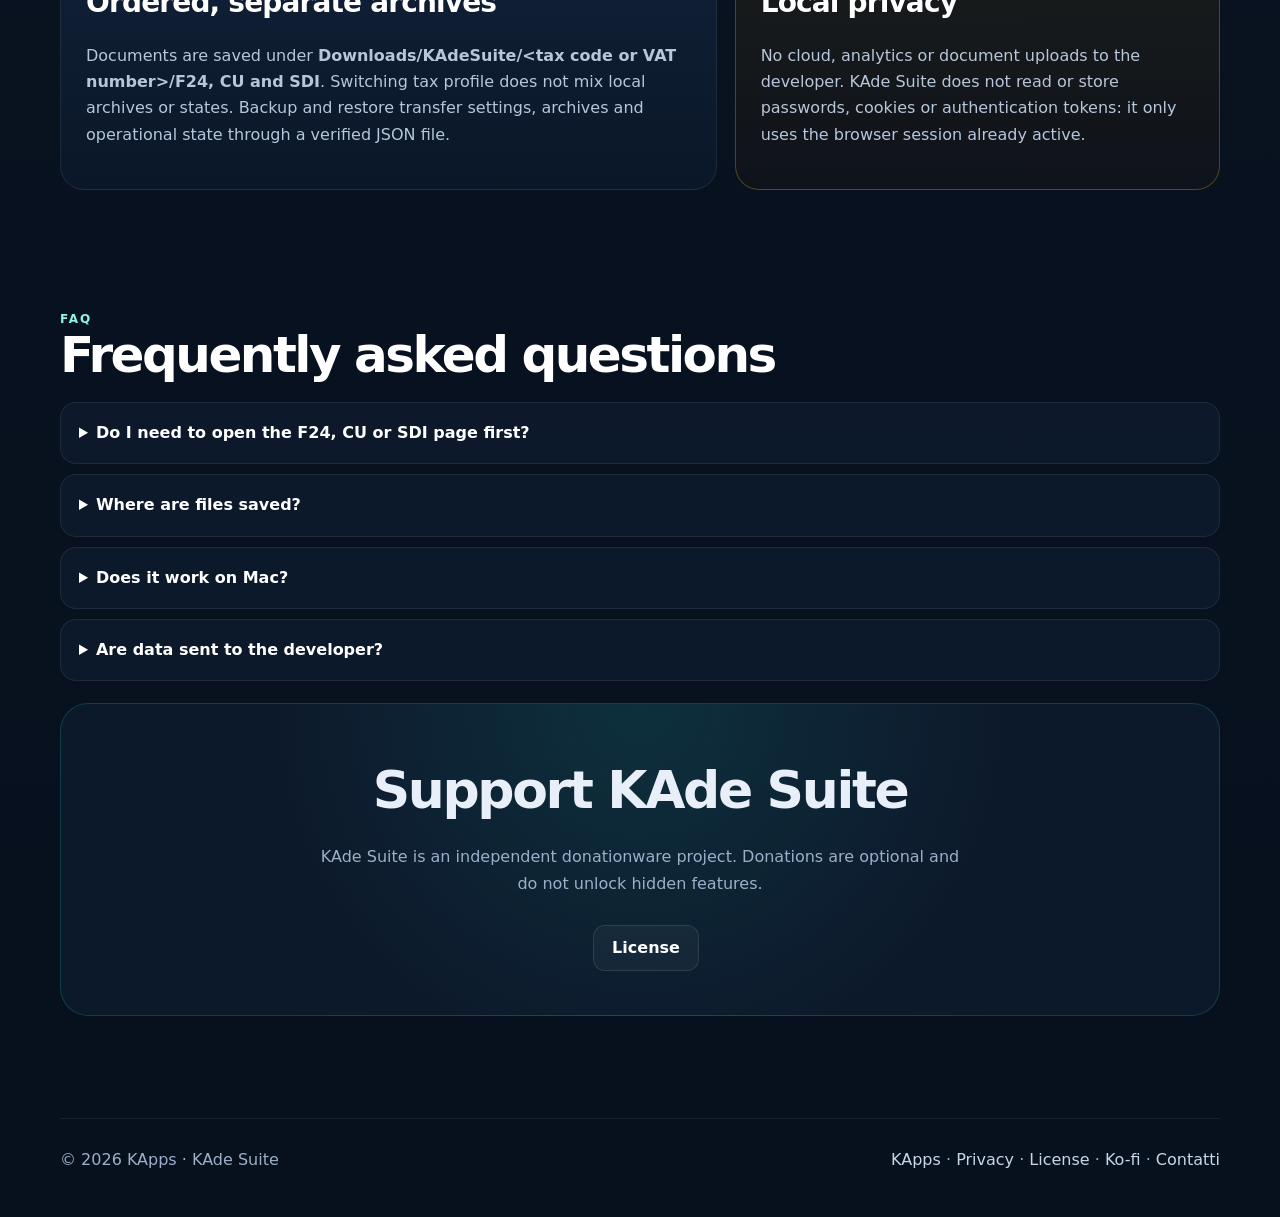
==== commit 4b7dd923: "Add files via upload" ====
--- a/docs/en/index.html
+++ b/docs/en/index.html
@@ -1,6 +1,3 @@
-Exit code: 0
-Wall time: 0.3 seconds
-Output:
 <!doctype html>
 <html lang="en">
 <head>
@@ -34,7 +31,7 @@
   <script type="application/ld+json">{"@context":"https://schema.org","@graph":[{"@type":"SoftwareApplication","@id":"https://canbelieve.github.io/kade-suite/en/#software","name":"KAde Suite","description":"KAde Suite is a Chrome extension that connects F24, CU and SDI workflows after sign-in to the Italian Revenue Agency, organizing documents locally.","url":"https://canbelieve.github.io/kade-suite/en/","inLanguage":"en","applicationCategory":"BrowserApplication","operatingSystem":"Chrome","isAccessibleForFree":true,"offers":{"@type":"Offer","price":0,"priceCurrency":"EUR"},"downloadUrl":"https://chromewebstore.google.com/detail/kade-suite/hblajdcobjpapcgbkgjkkmnklhofilia","publisher":{"@id":"https://canbelieve.github.io/#organization"}},{"@type":"Organization","@id":"https://canbelieve.github.io/#organization","name":"KApps","url":"https://canbelieve.github.io/","logo":"https://canbelieve.github.io/assets/icon-512.png","sameAs":["https://github.com/canbelieve","https://ko-fi.com/U7I223UF77"]},{"@type":"BreadcrumbList","@id":"https://canbelieve.github.io/kade-suite/en/#breadcrumb","itemListElement":[{"@type":"ListItem","position":1,"name":"KApps","item":"https://canbelieve.github.io/"},{"@type":"ListItem","position":2,"name":"KAde Suite","item":"https://canbelieve.github.io/kade-suite/en/"}]}]}</script>
 </head>
 <body class="kade-page">
-<header class="site-header"><div class="container header-inner"><a class="brand" href="https://canbelieve.github.io/en/"><span class="brand-mark">K</span>KApps</a><nav class="nav" aria-label="Main navigation"><a href="https://canbelieve.github.io/en/">Home</a><a href="https://canbelieve.github.io/en/#apps">Apps</a><a href="https://canbelieve.github.io/en/jotta-explorer.html">Jotta Explorer</a><a href="https://canbelieve.github.io/ablvst-studio.html">AblVST Studio</a><a class="active" href="https://canbelieve.github.io/kade-suite/">KAde Suite</a><a href="https://github.com/canbelieve/kade-suite">GitHub</a><a class="lang-btn" href="https://canbelieve.github.io/kade-suite/" aria-label="Switch to Italiano">IT</a></nav></div></header>
+<header class="site-header"><div class="container header-inner"><a class="brand" href="https://canbelieve.github.io/en/"><span class="brand-mark">K</span>KApps</a><nav class="nav" aria-label="Main navigation"><a href="https://canbelieve.github.io/en/">Home</a><a href="https://canbelieve.github.io/en/#apps">Apps</a><a href="https://canbelieve.github.io/jotta-explorer.html">Jotta Explorer</a><a href="https://canbelieve.github.io/ablvst-studio.html">AblVST Studio</a><a class="active" href="https://canbelieve.github.io/kade-suite/en/">KAde Suite</a><a href="https://github.com/canbelieve/kade-suite">GitHub</a><a class="lang-btn" href="https://canbelieve.github.io/kade-suite/" aria-label="Switch to Italiano">IT</a></nav></div></header>
 <main>
 <section class="container product-hero">
   <div class="product-copy">
@@ -47,7 +44,7 @@
     <a href="https://chromewebstore.google.com/detail/kade-suite/hblajdcobjpapcgbkgjkkmnklhofilia"><img class="store-badge-kade" src="../assets/chrome-web-store-badge.png" alt="Available in the Chrome Web Store"></a>
     <div class="notes"><span>✓ F24 · CU · SDI</span><span>✓ Separate archives by tax profile</span><span>✓ Local processing</span></div>
   </div>
-  <div class="product-shot promo-hero"><picture><source type="image/avif" srcset="../assets/kade-suite-promo-hero.avif"><source type="image/webp" srcset="../assets/kade-suite-promo-hero.webp"><img src="../assets/kade-suite-promo-hero.png" alt="KAde Suite for downloading F24, CU and SDI invoices from the Italian Revenue Agency" width="1400" height="560" loading="eager" decoding="async" fetchpriority="high"></picture></div>
+  <div class="product-shot promo-hero"><img src="../assets/kade-suite-promo-hero.png" alt="KAde Suite for downloading F24, CU and SDI invoices from the Italian Revenue Agency" width="1400" height="560" loading="eager" decoding="async" fetchpriority="high"></div>
 </section>
 
 <section class="container section" id="come-funziona">
@@ -72,15 +69,15 @@
 <section class="container section" id="f24-cu">
   <div class="section-head"><div><div class="eyebrow">F24 · CU</div><h2>Two modules, one operational dashboard</h2></div><p>F24 and Certificazioni Uniche operations stay clear, separate and immediately available in the same interface.</p></div>
   <div class="module-showcase">
-    <article class="panel module-card"><picture><source type="image/avif" srcset="../assets/kade-suite-f24.avif"><source type="image/webp" srcset="../assets/kade-suite-f24.webp"><img src="../assets/kade-suite-f24.png" alt="KAde Suite F24 module" width="1280" height="800" loading="lazy" decoding="async"></picture><div><h3>F24</h3><p>Scan yearly records, select receipts to download and merge PDFs when needed.</p></div></article>
-    <article class="panel module-card"><picture><source type="image/avif" srcset="../assets/kade-suite-cu.avif"><source type="image/webp" srcset="../assets/kade-suite-cu.webp"><img src="../assets/kade-suite-cu.png" alt="KAde Suite Certificazioni Uniche module" width="1280" height="800" loading="lazy" decoding="async"></picture><div><h3>CU</h3><p>Retrieve Certificazioni Uniche, recognize the issuer and organize documents neatly.</p></div></article>
+    <article class="panel module-card"><img src="../assets/kade-suite-f24.png" alt="KAde Suite F24 module" width="1280" height="800" loading="lazy" decoding="async"><div><h3>F24</h3><p>Scan yearly records, select receipts to download and merge PDFs when needed.</p></div></article>
+    <article class="panel module-card"><img src="../assets/kade-suite-cu.png" alt="KAde Suite Certificazioni Uniche module" width="1280" height="800" loading="lazy" decoding="async"><div><h3>CU</h3><p>Retrieve Certificazioni Uniche, recognize the issuer and organize documents neatly.</p></div></article>
   </div>
-  <a class="compact-promo" href="https://chromewebstore.google.com/detail/kade-suite/hblajdcobjpapcgbkgjkkmnklhofilia" aria-label="Installa KAde Suite dal Chrome Web Store"><picture><source type="image/avif" srcset="../assets/kade-suite-promo-compact.avif"><source type="image/webp" srcset="../assets/kade-suite-promo-compact.webp"><img src="../assets/kade-suite-promo-compact.png" alt="KAde Suite Chrome extension for F24, CU and SDI" width="440" height="280" loading="lazy" decoding="async"></picture></a>
+  <a class="compact-promo" href="https://chromewebstore.google.com/detail/kade-suite/hblajdcobjpapcgbkgjkkmnklhofilia" aria-label="Installa KAde Suite dal Chrome Web Store"><img src="../assets/kade-suite-promo-compact.png" alt="KAde Suite Chrome extension for F24, CU and SDI" width="440" height="280" loading="lazy" decoding="async"></a>
 </section>
 
 <section class="container section" id="sdi">
   <div class="section-head"><div><div class="eyebrow">SDI</div><h2>Electronic invoices in a more useful view</h2></div><p>Filters, search, selection and operational status remain available in the local archive after synchronization.</p></div>
-  <div class="product-shot sdi-shot"><picture><source type="image/avif" srcset="../assets/kade-suite-sdi.avif"><source type="image/webp" srcset="../assets/kade-suite-sdi.webp"><img src="../assets/kade-suite-sdi.png" alt="KAde Suite SDI archive" width="1586" height="992" loading="lazy" decoding="async"></picture></div>
+  <div class="product-shot sdi-shot"><img src="../assets/kade-suite-sdi.png" alt="KAde Suite SDI archive" width="1586" height="992" loading="lazy" decoding="async"></div>
   <div class="grid-3 sdi-features">
     <article class="panel"><h3>P7M → XML → PDF</h3><p>Keeps the original file, extracts XML locally and generates a FatturaPA PDF representation with the source SHA-256 hash.</p></article>
     <article class="panel"><h3>Persistent states</h3><p>Distinguishes new, read and downloaded invoices, immediately updating counters, selections and badges.</p></article>
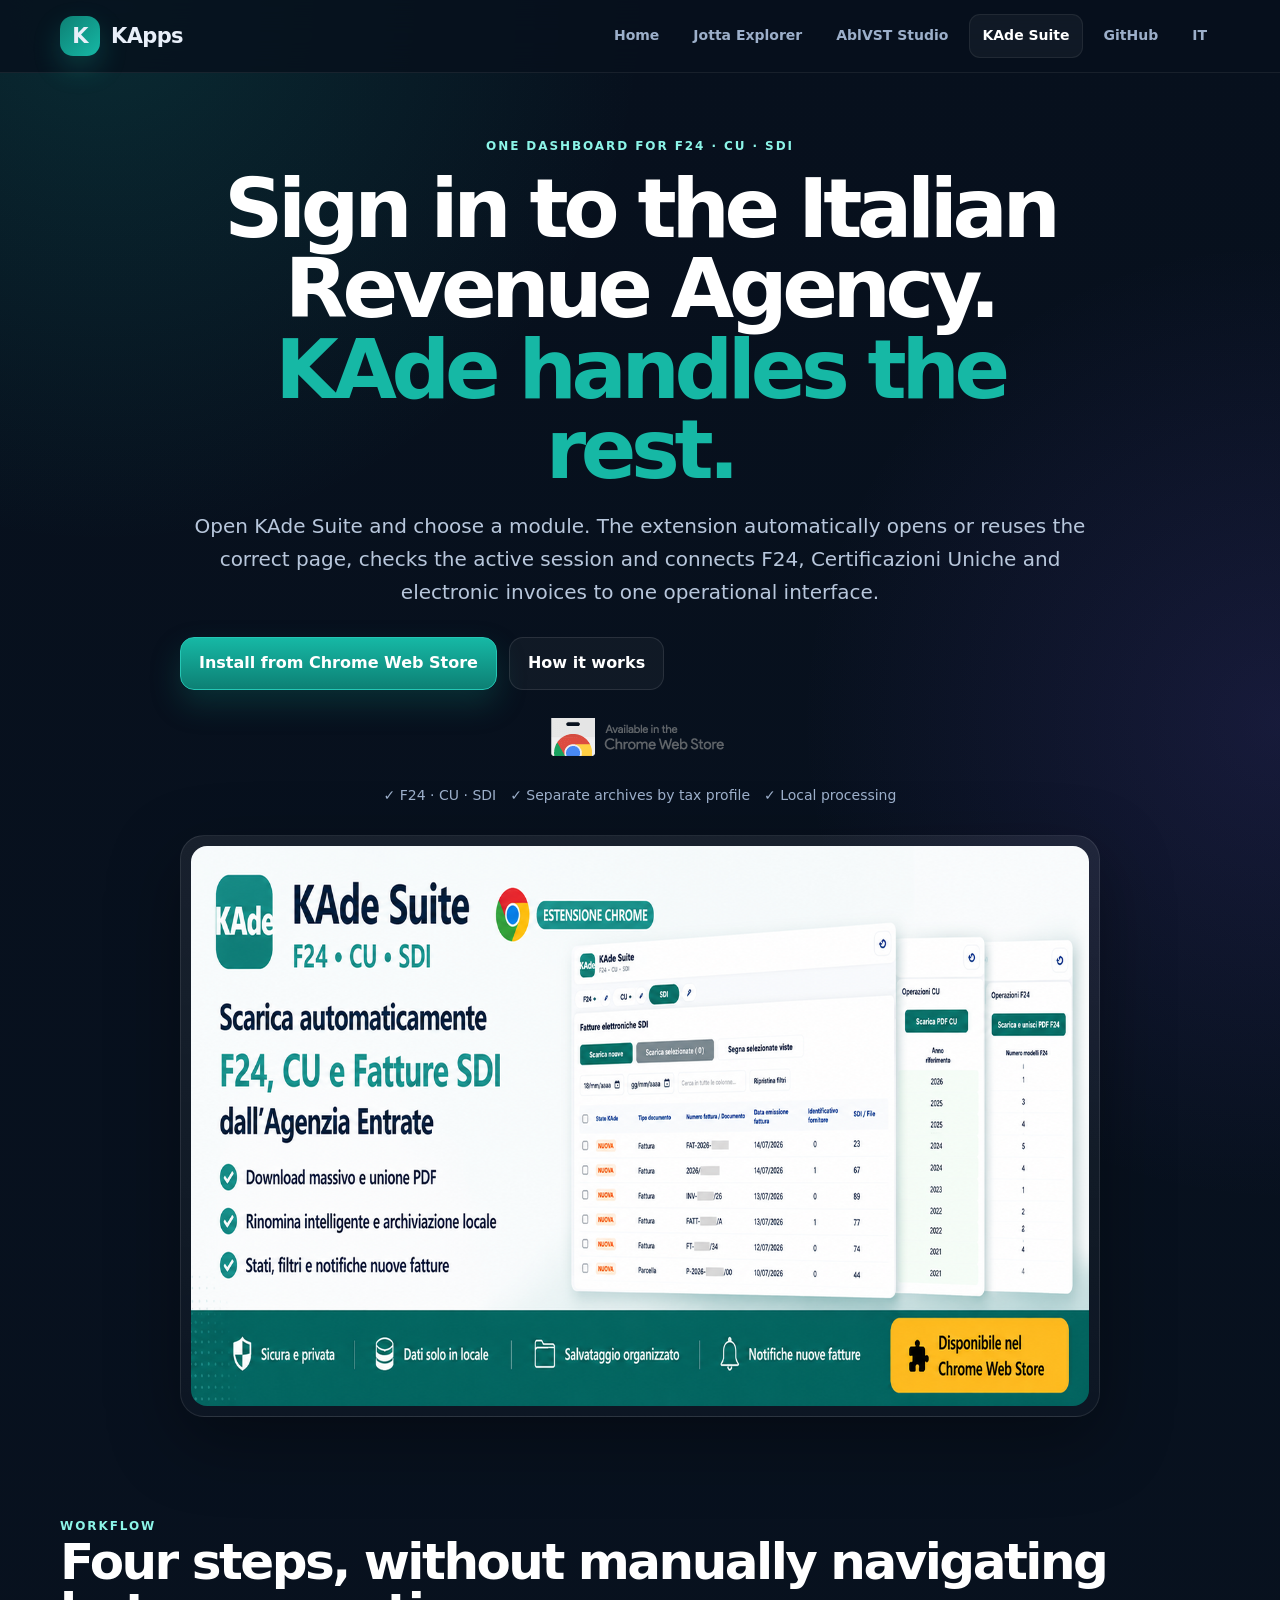
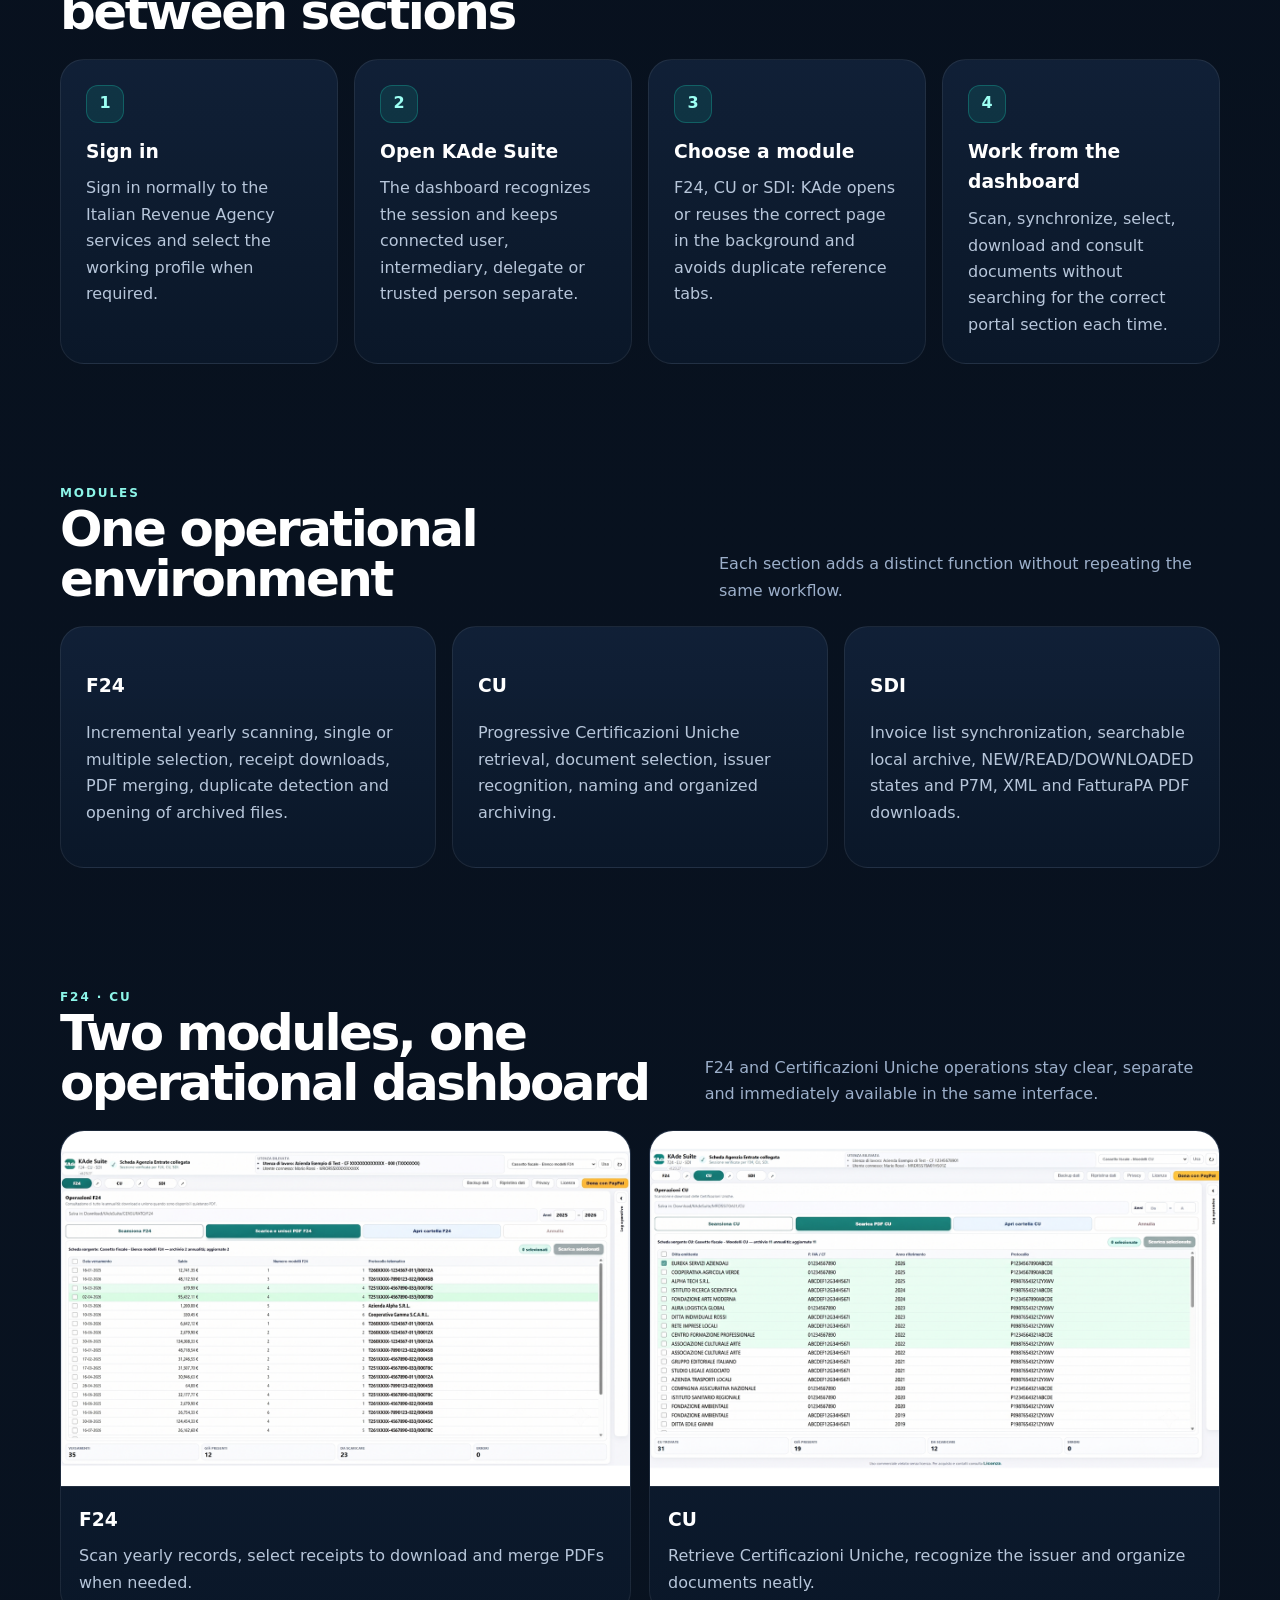
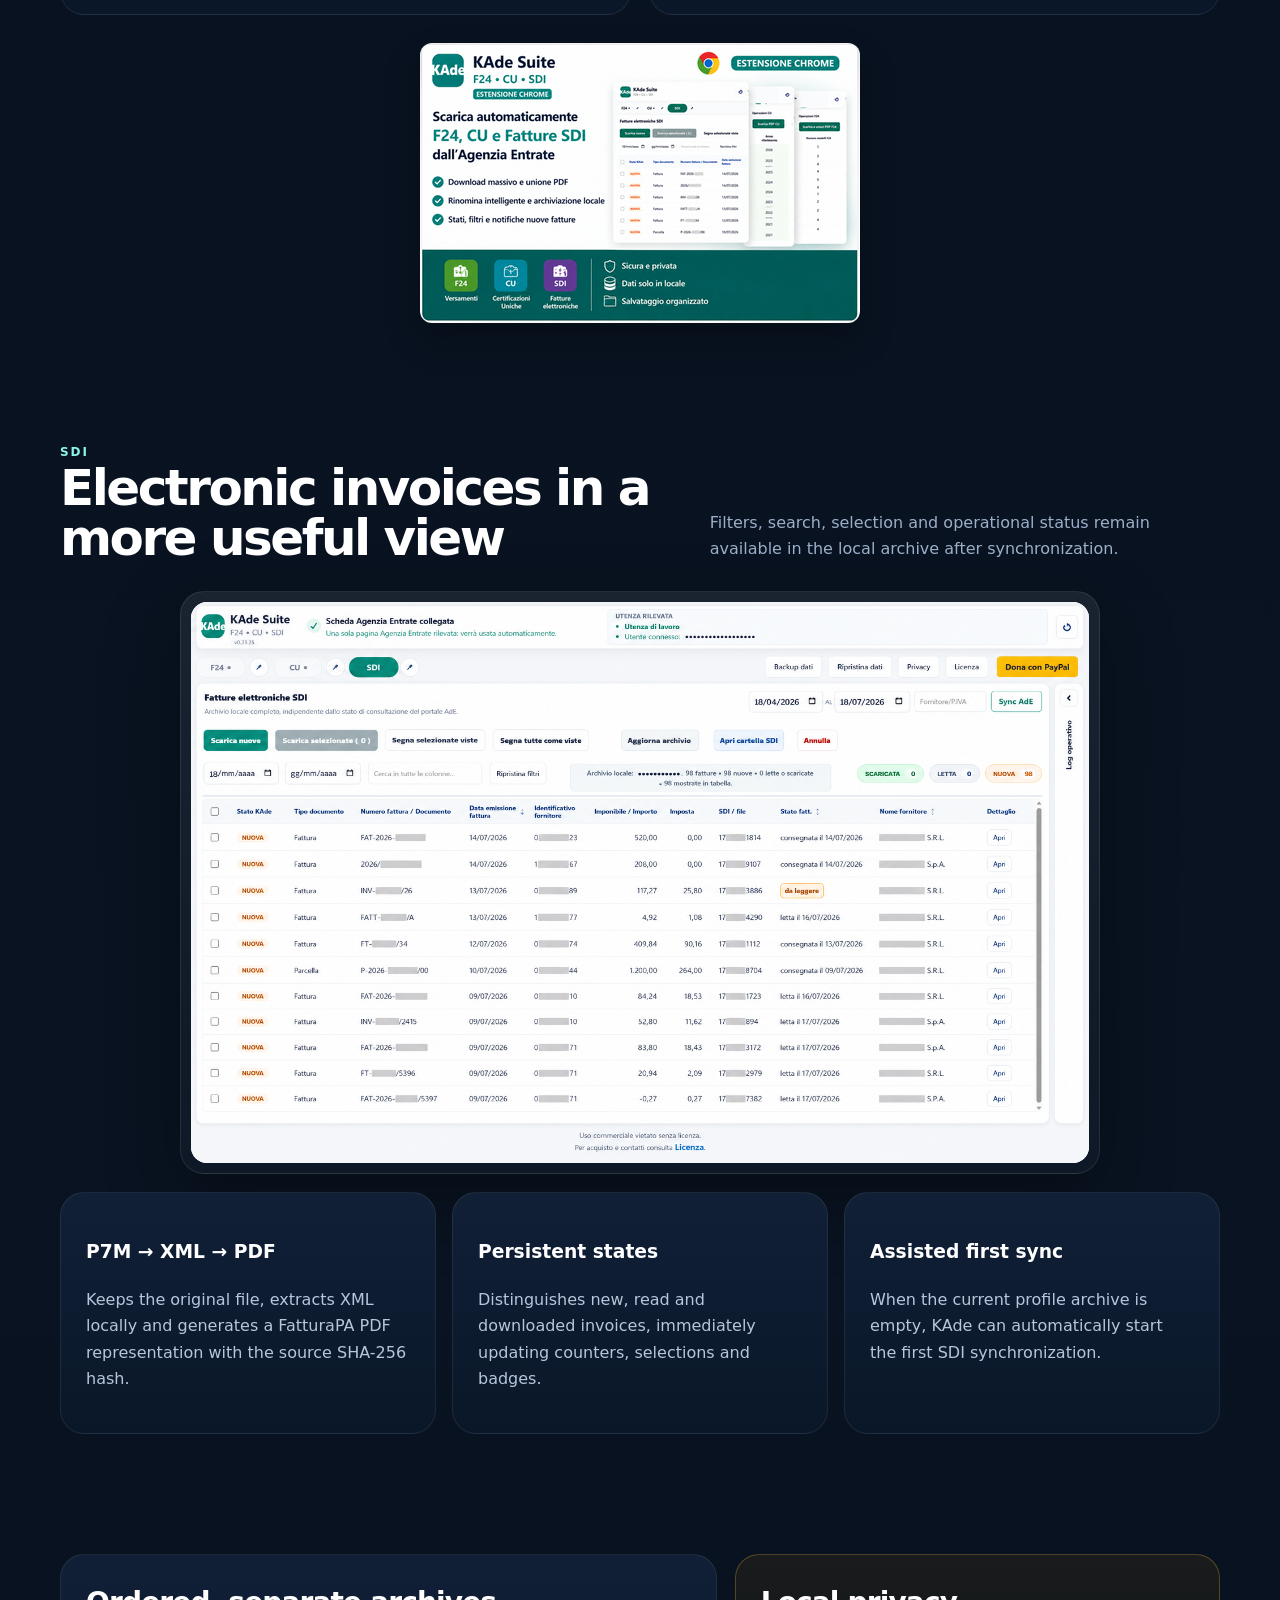
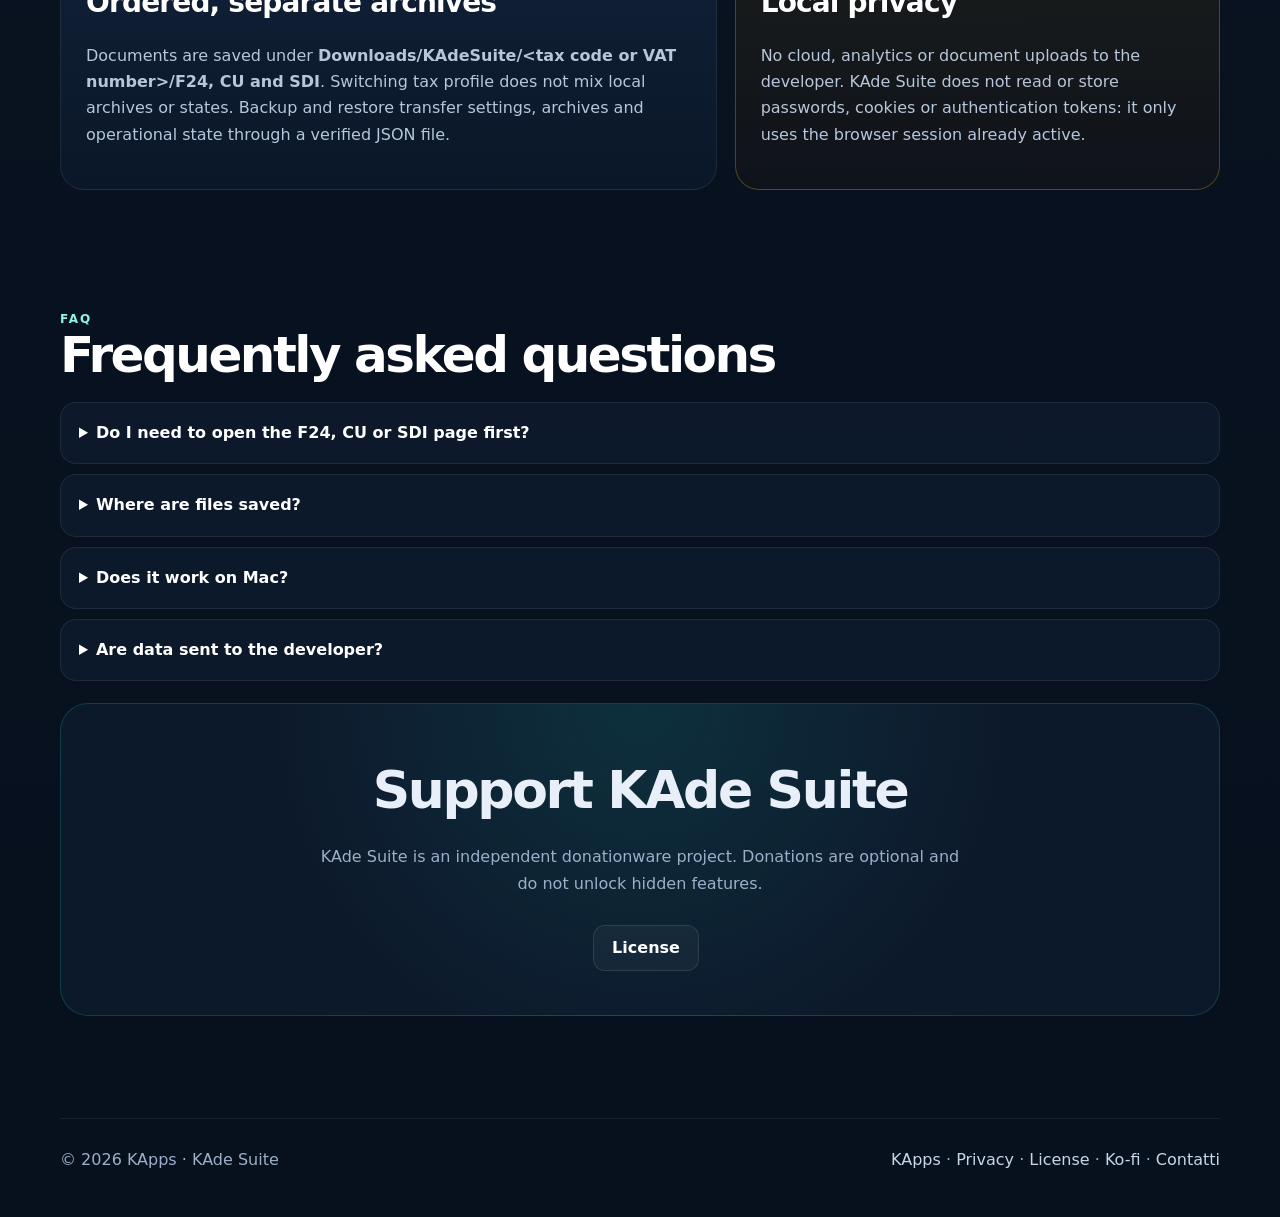
==== commit 56568b9a: "Add files via upload" ====
--- a/docs/en/index.html
+++ b/docs/en/index.html
@@ -31,7 +31,7 @@
   <script type="application/ld+json">{"@context":"https://schema.org","@graph":[{"@type":"SoftwareApplication","@id":"https://canbelieve.github.io/kade-suite/en/#software","name":"KAde Suite","description":"KAde Suite is a Chrome extension that connects F24, CU and SDI workflows after sign-in to the Italian Revenue Agency, organizing documents locally.","url":"https://canbelieve.github.io/kade-suite/en/","inLanguage":"en","applicationCategory":"BrowserApplication","operatingSystem":"Chrome","isAccessibleForFree":true,"offers":{"@type":"Offer","price":0,"priceCurrency":"EUR"},"downloadUrl":"https://chromewebstore.google.com/detail/kade-suite/hblajdcobjpapcgbkgjkkmnklhofilia","publisher":{"@id":"https://canbelieve.github.io/#organization"}},{"@type":"Organization","@id":"https://canbelieve.github.io/#organization","name":"KApps","url":"https://canbelieve.github.io/","logo":"https://canbelieve.github.io/assets/icon-512.png","sameAs":["https://github.com/canbelieve","https://ko-fi.com/U7I223UF77"]},{"@type":"BreadcrumbList","@id":"https://canbelieve.github.io/kade-suite/en/#breadcrumb","itemListElement":[{"@type":"ListItem","position":1,"name":"KApps","item":"https://canbelieve.github.io/"},{"@type":"ListItem","position":2,"name":"KAde Suite","item":"https://canbelieve.github.io/kade-suite/en/"}]}]}</script>
 </head>
 <body class="kade-page">
-<header class="site-header"><div class="container header-inner"><a class="brand" href="https://canbelieve.github.io/en/"><span class="brand-mark">K</span>KApps</a><nav class="nav" aria-label="Main navigation"><a href="https://canbelieve.github.io/en/">Home</a><a href="https://canbelieve.github.io/en/#apps">Apps</a><a href="https://canbelieve.github.io/jotta-explorer.html">Jotta Explorer</a><a href="https://canbelieve.github.io/ablvst-studio.html">AblVST Studio</a><a class="active" href="https://canbelieve.github.io/kade-suite/en/">KAde Suite</a><a href="https://github.com/canbelieve/kade-suite">GitHub</a><a class="lang-btn" href="https://canbelieve.github.io/kade-suite/" aria-label="Switch to Italiano">IT</a></nav></div></header>
+<header class="site-header"><div class="container header-inner"><a class="brand" href="https://canbelieve.github.io/en/"><span class="brand-mark">K</span>KApps</a><nav class="nav" aria-label="Main navigation"><a href="https://canbelieve.github.io/en/">Home</a><a href="https://canbelieve.github.io/jotta-explorer.html">Jotta Explorer</a><a href="https://canbelieve.github.io/ablvst-studio.html">AblVST Studio</a><a class="active" href="https://canbelieve.github.io/kade-suite/en/">KAde Suite</a><a href="https://github.com/canbelieve/kade-suite">GitHub</a><a class="lang-btn" href="https://canbelieve.github.io/kade-suite/" aria-label="Switch to Italiano">IT</a></nav></div></header>
 <main>
 <section class="container product-hero">
   <div class="product-copy">
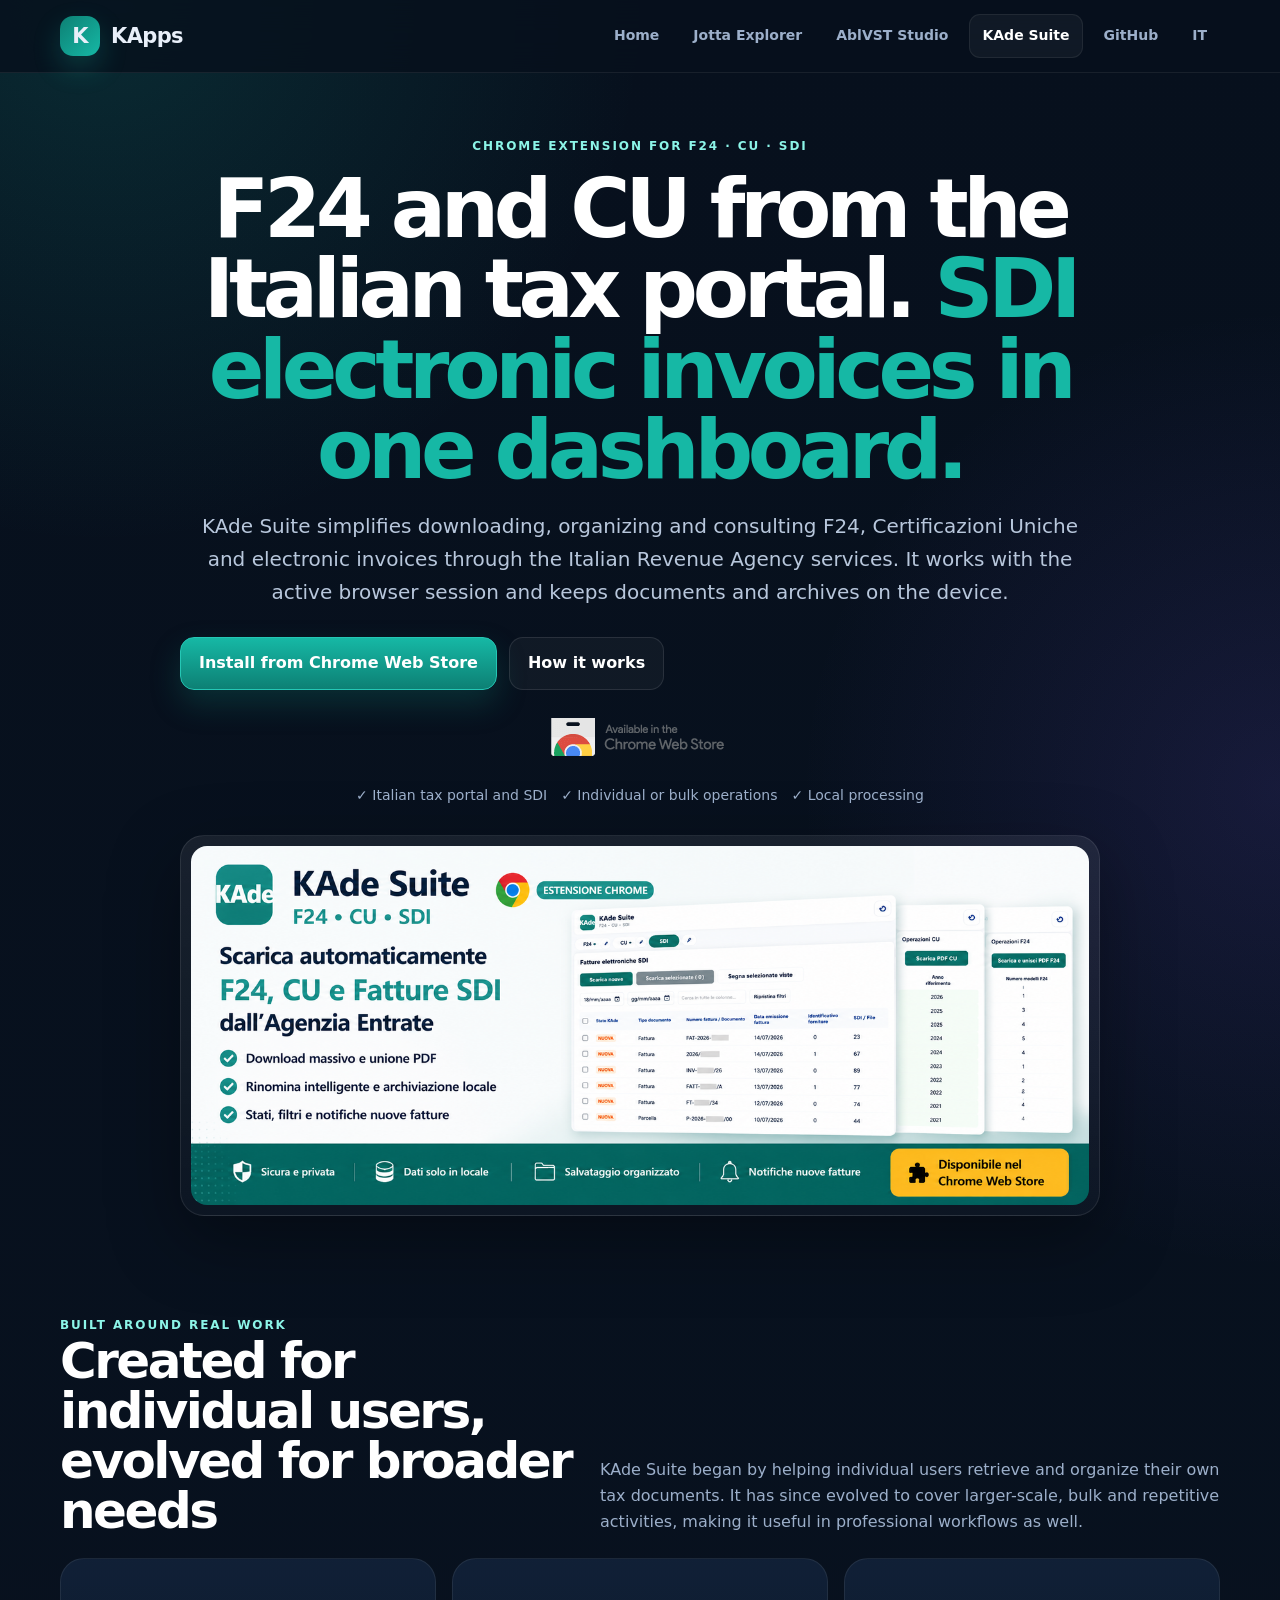
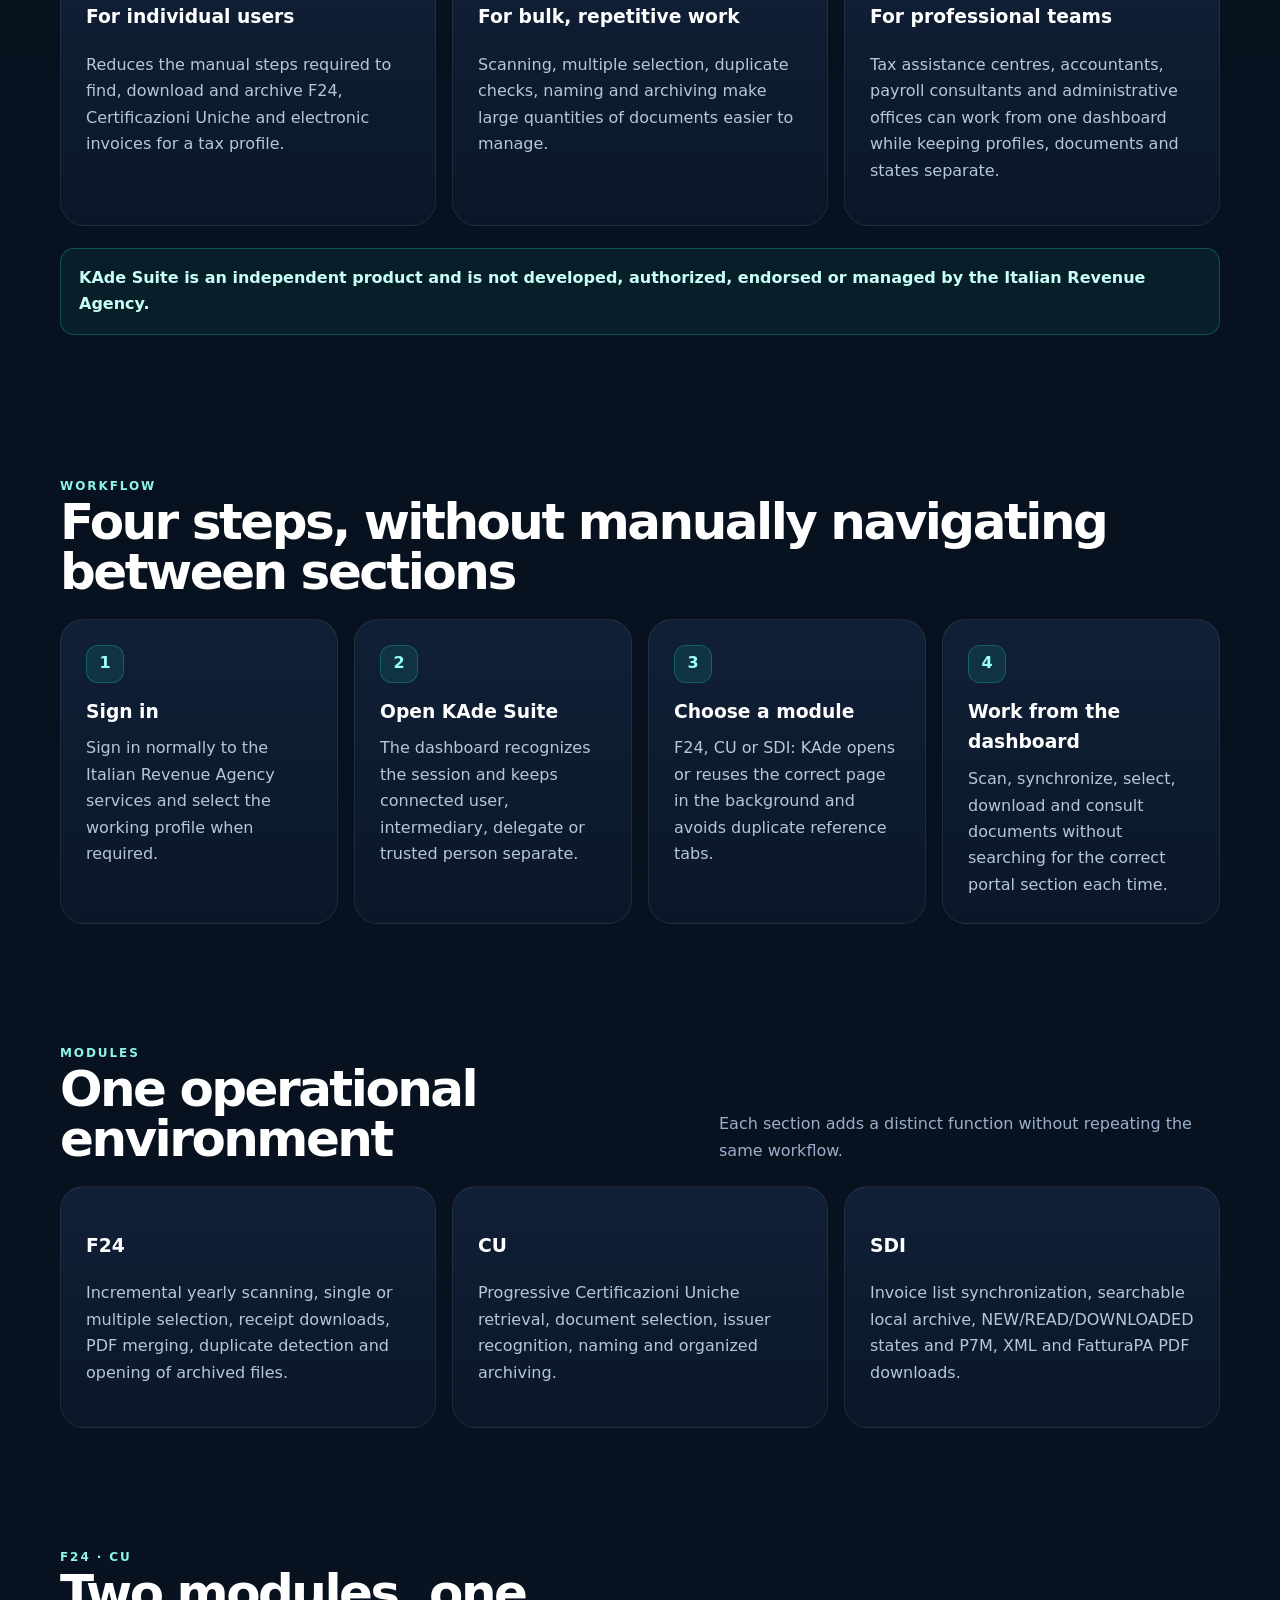
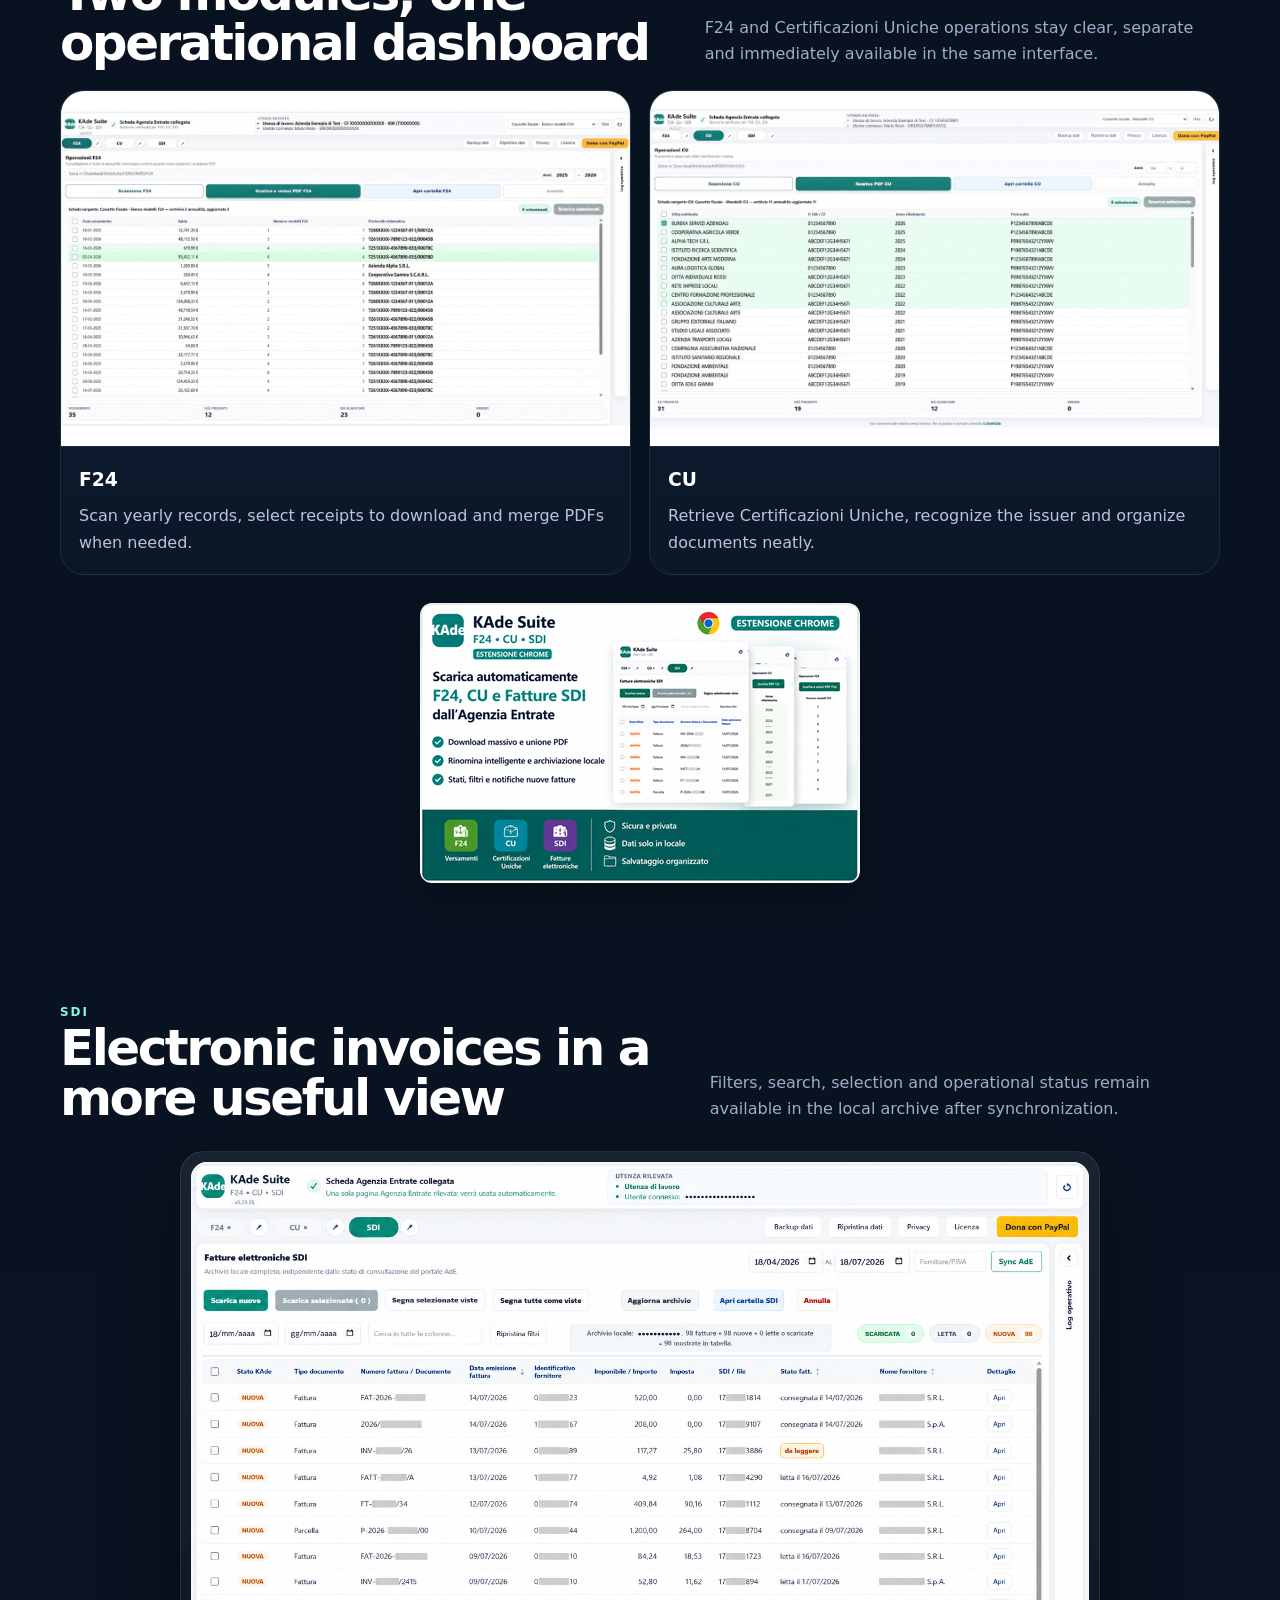
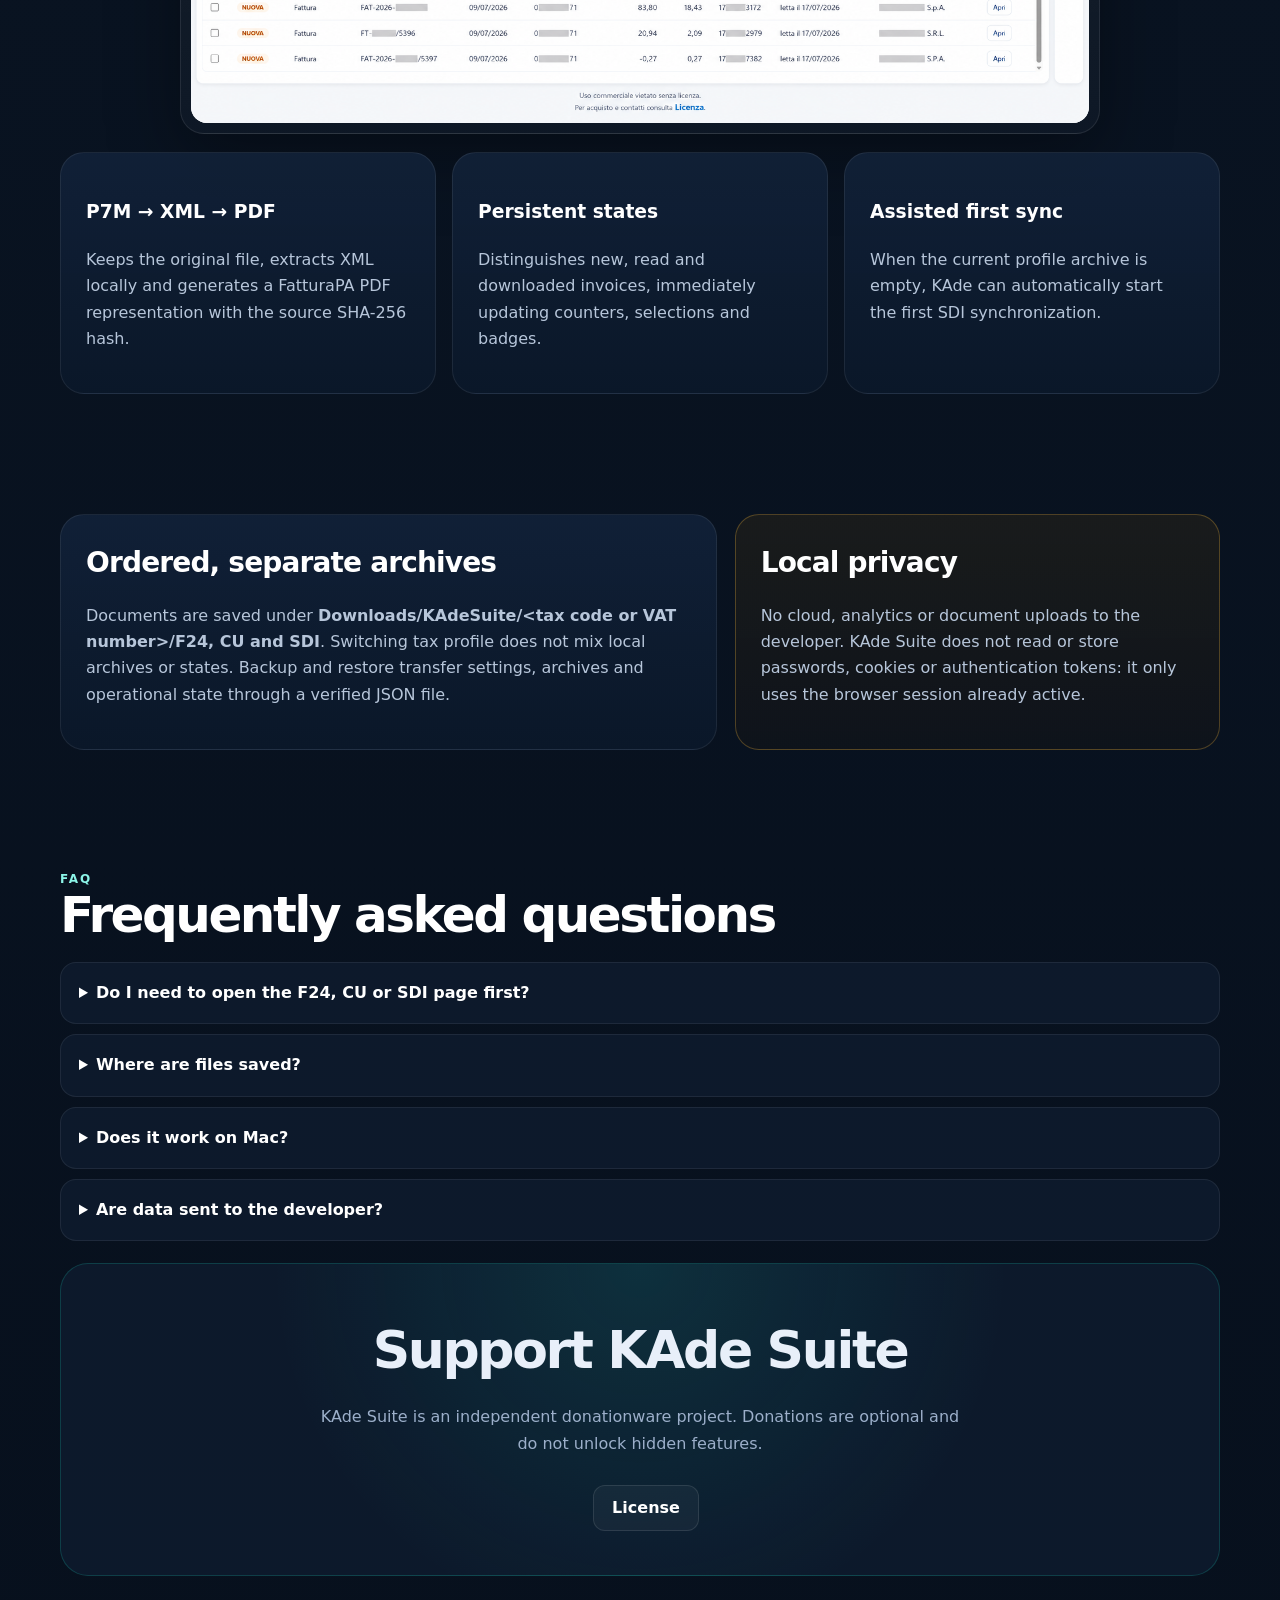
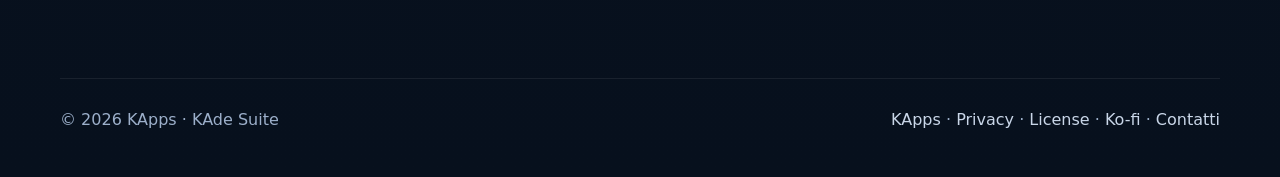
==== commit 1437a8aa: "Add files via upload" ====
--- a/docs/en/index.html
+++ b/docs/en/index.html
@@ -3,8 +3,8 @@
 <head>
   <meta charset="utf-8">
   <meta name="viewport" content="width=device-width,initial-scale=1">
-  <title>KAde Suite | F24, CU and electronic invoices for Chrome</title>
-  <meta name="description" content="KAde Suite is a Chrome extension that connects F24, CU and SDI workflows after sign-in to the Italian Revenue Agency, organizing documents locally.">
+  <title>KAde Suite: bulk F24, CU and SDI document workflows</title>
+  <meta name="description" content="Chrome extension for downloading F24 and CU from the Italian tax portal and managing SDI invoices, from personal use to professional bulk workflows.">
   
   <link rel="icon" href="../assets/favicon-32.png">
   <link rel="stylesheet" href="../css/style.css">
@@ -17,34 +17,44 @@
   <meta name="theme-color" content="#07101d">
   <meta property="og:type" content="website">
   <meta property="og:site_name" content="KApps">
-  <meta property="og:title" content="KAde Suite | F24, CU and electronic invoices for Chrome">
-  <meta property="og:description" content="KAde Suite is a Chrome extension that connects F24, CU and SDI workflows after sign-in to the Italian Revenue Agency, organizing documents locally.">
+  <meta property="og:title" content="KAde Suite: bulk F24, CU and SDI document workflows">
+  <meta property="og:description" content="Chrome extension for downloading F24 and CU from the Italian tax portal and managing SDI invoices, from personal use to professional bulk workflows.">
   <meta property="og:url" content="https://canbelieve.github.io/kade-suite/en/">
   <meta property="og:image" content="https://canbelieve.github.io/kade-suite/assets/og-kade-suite.png">
   <meta property="og:image:alt" content="KAde Suite">
   <meta property="og:locale" content="en_US">
   <meta property="og:locale:alternate" content="it_IT">
   <meta name="twitter:card" content="summary_large_image">
-  <meta name="twitter:title" content="KAde Suite | F24, CU and electronic invoices for Chrome">
-  <meta name="twitter:description" content="KAde Suite is a Chrome extension that connects F24, CU and SDI workflows after sign-in to the Italian Revenue Agency, organizing documents locally.">
+  <meta name="twitter:title" content="KAde Suite: bulk F24, CU and SDI document workflows">
+  <meta name="twitter:description" content="Chrome extension for downloading F24 and CU from the Italian tax portal and managing SDI invoices, from personal use to professional bulk workflows.">
   <meta name="twitter:image" content="https://canbelieve.github.io/kade-suite/assets/og-kade-suite.png">
-  <script type="application/ld+json">{"@context":"https://schema.org","@graph":[{"@type":"SoftwareApplication","@id":"https://canbelieve.github.io/kade-suite/en/#software","name":"KAde Suite","description":"KAde Suite is a Chrome extension that connects F24, CU and SDI workflows after sign-in to the Italian Revenue Agency, organizing documents locally.","url":"https://canbelieve.github.io/kade-suite/en/","inLanguage":"en","applicationCategory":"BrowserApplication","operatingSystem":"Chrome","isAccessibleForFree":true,"offers":{"@type":"Offer","price":0,"priceCurrency":"EUR"},"downloadUrl":"https://chromewebstore.google.com/detail/kade-suite/hblajdcobjpapcgbkgjkkmnklhofilia","publisher":{"@id":"https://canbelieve.github.io/#organization"}},{"@type":"Organization","@id":"https://canbelieve.github.io/#organization","name":"KApps","url":"https://canbelieve.github.io/","logo":"https://canbelieve.github.io/assets/icon-512.png","sameAs":["https://github.com/canbelieve","https://ko-fi.com/U7I223UF77"]},{"@type":"BreadcrumbList","@id":"https://canbelieve.github.io/kade-suite/en/#breadcrumb","itemListElement":[{"@type":"ListItem","position":1,"name":"KApps","item":"https://canbelieve.github.io/"},{"@type":"ListItem","position":2,"name":"KAde Suite","item":"https://canbelieve.github.io/kade-suite/en/"}]}]}</script>
+  <script type="application/ld+json">{"@context":"https://schema.org","@graph":[{"@type":"SoftwareApplication","@id":"https://canbelieve.github.io/kade-suite/en/#software","name":"KAde Suite","description":"Chrome extension for downloading F24 and Certificazioni Uniche from the Italian tax portal and managing SDI invoices, from personal use to professional bulk workflows.","url":"https://canbelieve.github.io/kade-suite/en/","inLanguage":"en","applicationCategory":"BrowserApplication","operatingSystem":"Chrome","isAccessibleForFree":true,"offers":{"@type":"Offer","price":0,"priceCurrency":"EUR"},"downloadUrl":"https://chromewebstore.google.com/detail/kade-suite/hblajdcobjpapcgbkgjkkmnklhofilia","publisher":{"@id":"https://canbelieve.github.io/#organization"}},{"@type":"Organization","@id":"https://canbelieve.github.io/#organization","name":"KApps","url":"https://canbelieve.github.io/","logo":"https://canbelieve.github.io/assets/icon-512.png","sameAs":["https://github.com/canbelieve","https://ko-fi.com/U7I223UF77"]},{"@type":"BreadcrumbList","@id":"https://canbelieve.github.io/kade-suite/en/#breadcrumb","itemListElement":[{"@type":"ListItem","position":1,"name":"KApps","item":"https://canbelieve.github.io/"},{"@type":"ListItem","position":2,"name":"KAde Suite","item":"https://canbelieve.github.io/kade-suite/en/"}]}]}</script>
 </head>
 <body class="kade-page">
 <header class="site-header"><div class="container header-inner"><a class="brand" href="https://canbelieve.github.io/en/"><span class="brand-mark">K</span>KApps</a><nav class="nav" aria-label="Main navigation"><a href="https://canbelieve.github.io/en/">Home</a><a href="https://canbelieve.github.io/jotta-explorer.html">Jotta Explorer</a><a href="https://canbelieve.github.io/ablvst-studio.html">AblVST Studio</a><a class="active" href="https://canbelieve.github.io/kade-suite/en/">KAde Suite</a><a href="https://github.com/canbelieve/kade-suite">GitHub</a><a class="lang-btn" href="https://canbelieve.github.io/kade-suite/" aria-label="Switch to Italiano">IT</a></nav></div></header>
 <main>
 <section class="container product-hero">
   <div class="product-copy">
-    <div class="eyebrow">ONE DASHBOARD FOR F24 · CU · SDI</div>
+    <div class="eyebrow">CHROME EXTENSION FOR F24 · CU · SDI</div>
     
-    <h1>Sign in to the Italian Revenue Agency. <span class="kade-accent">KAde handles the rest.</span></h1>
+    <h1>F24 and CU from the Italian tax portal. <span class="kade-accent">SDI electronic invoices in one dashboard.</span></h1>
     
-    <p>Open KAde Suite and choose a module. The extension automatically opens or reuses the correct page, checks the active session and connects F24, Certificazioni Uniche and electronic invoices to one operational interface.</p>
+    <p>KAde Suite simplifies downloading, organizing and consulting F24, Certificazioni Uniche and electronic invoices through the Italian Revenue Agency services. It works with the active browser session and keeps documents and archives on the device.</p>
     <div class="hero-actions"><a class="button primary" href="https://chromewebstore.google.com/detail/kade-suite/hblajdcobjpapcgbkgjkkmnklhofilia">Install from Chrome Web Store</a><a class="button" href="#come-funziona">How it works</a></div>
     <a href="https://chromewebstore.google.com/detail/kade-suite/hblajdcobjpapcgbkgjkkmnklhofilia"><img class="store-badge-kade" src="../assets/chrome-web-store-badge.png" alt="Available in the Chrome Web Store"></a>
-    <div class="notes"><span>✓ F24 · CU · SDI</span><span>✓ Separate archives by tax profile</span><span>✓ Local processing</span></div>
+    <div class="notes"><span>✓ Italian tax portal and SDI</span><span>✓ Individual or bulk operations</span><span>✓ Local processing</span></div>
   </div>
   <div class="product-shot promo-hero"><img src="../assets/kade-suite-promo-hero.png" alt="KAde Suite for downloading F24, CU and SDI invoices from the Italian Revenue Agency" width="1400" height="560" loading="eager" decoding="async" fetchpriority="high"></div>
+</section>
+
+<section class="container section" id="audience">
+  <div class="section-head"><div><div class="eyebrow">BUILT AROUND REAL WORK</div><h2>Created for individual users, evolved for broader needs</h2></div><p>KAde Suite began by helping individual users retrieve and organize their own tax documents. It has since evolved to cover larger-scale, bulk and repetitive activities, making it useful in professional workflows as well.</p></div>
+  <div class="grid-3">
+    <article class="panel"><h3>For individual users</h3><p>Reduces the manual steps required to find, download and archive F24, Certificazioni Uniche and electronic invoices for a tax profile.</p></article>
+    <article class="panel"><h3>For bulk, repetitive work</h3><p>Scanning, multiple selection, duplicate checks, naming and archiving make large quantities of documents easier to manage.</p></article>
+    <article class="panel"><h3>For professional teams</h3><p>Tax assistance centres, accountants, payroll consultants and administrative offices can work from one dashboard while keeping profiles, documents and states separate.</p></article>
+  </div>
+  <div class="notice">KAde Suite is an independent product and is not developed, authorized, endorsed or managed by the Italian Revenue Agency.</div>
 </section>
 
 <section class="container section" id="come-funziona">
--- a/docs/css/style.css
+++ b/docs/css/style.css
@@ -26,3 +26,5 @@
 .sdi-shot{width:100%;max-width:1160px;margin:0 auto 22px}.sdi-shot img{width:100%;height:auto;display:block;object-fit:contain}.sdi-features{margin-top:18px}.promo-hero{max-width:1160px}.module-showcase{display:grid;grid-template-columns:repeat(2,minmax(0,1fr));gap:18px}.module-card{padding:0;overflow:hidden}.module-card img{display:block;width:100%;height:auto;border-bottom:1px solid rgba(255,255,255,.09)}.module-card div{padding:18px}.module-card h3{margin:0 0 7px}.module-card p{margin:0}.compact-promo{display:block;width:min(440px,100%);margin:28px auto 0;border-radius:12px;overflow:hidden;box-shadow:0 18px 36px rgba(0,0,0,.24);transition:transform .2s ease,box-shadow .2s ease}.compact-promo:hover{transform:translateY(-3px);box-shadow:0 24px 42px rgba(0,0,0,.32)}.compact-promo img{display:block;width:100%;height:auto}.document-page{padding:48px 0 64px}.document-card{max-width:980px;margin:auto}.document-card h1{margin-top:0}.document-card h2{margin-top:34px}.document-card ul{color:var(--muted)}.document-card li{margin:7px 0}.document-meta{color:var(--muted);margin-bottom:24px}.notice{padding:16px 18px;border:1px solid rgba(22,184,165,.35);background:rgba(22,184,165,.08);border-radius:14px;color:#c8fff8;font-weight:750;margin:22px 0}.back-link{display:inline-flex;margin-bottom:18px;text-decoration:none;color:#bcece6;font-weight:800}@media(max-width:720px){.module-showcase{grid-template-columns:1fr}}
 .workflow-grid{grid-template-columns:repeat(4,1fr)}.step>span{display:grid;place-items:center;width:38px;height:38px;border-radius:12px;background:rgba(22,184,165,.14);border:1px solid rgba(22,184,165,.34);color:#9cfff3;font-weight:900;margin-bottom:14px}.step h3{margin:0 0 8px}.step p{margin:0}@media(max-width:1050px){.workflow-grid{grid-template-columns:repeat(2,1fr)}}@media(max-width:620px){.workflow-grid{grid-template-columns:1fr}}
 .button.primary,.button.purple{background:linear-gradient(180deg,var(--brand),var(--brand2));border-color:#25c7b5;box-shadow:0 14px 30px rgba(13,128,116,.27)}.footer a{color:#c9d6e8}.product-hero .hero-actions{justify-content:flex-start!important}
+/* Preserve each hero screenshot's native aspect ratio at responsive widths. */
+.product-shot img { height: auto; }
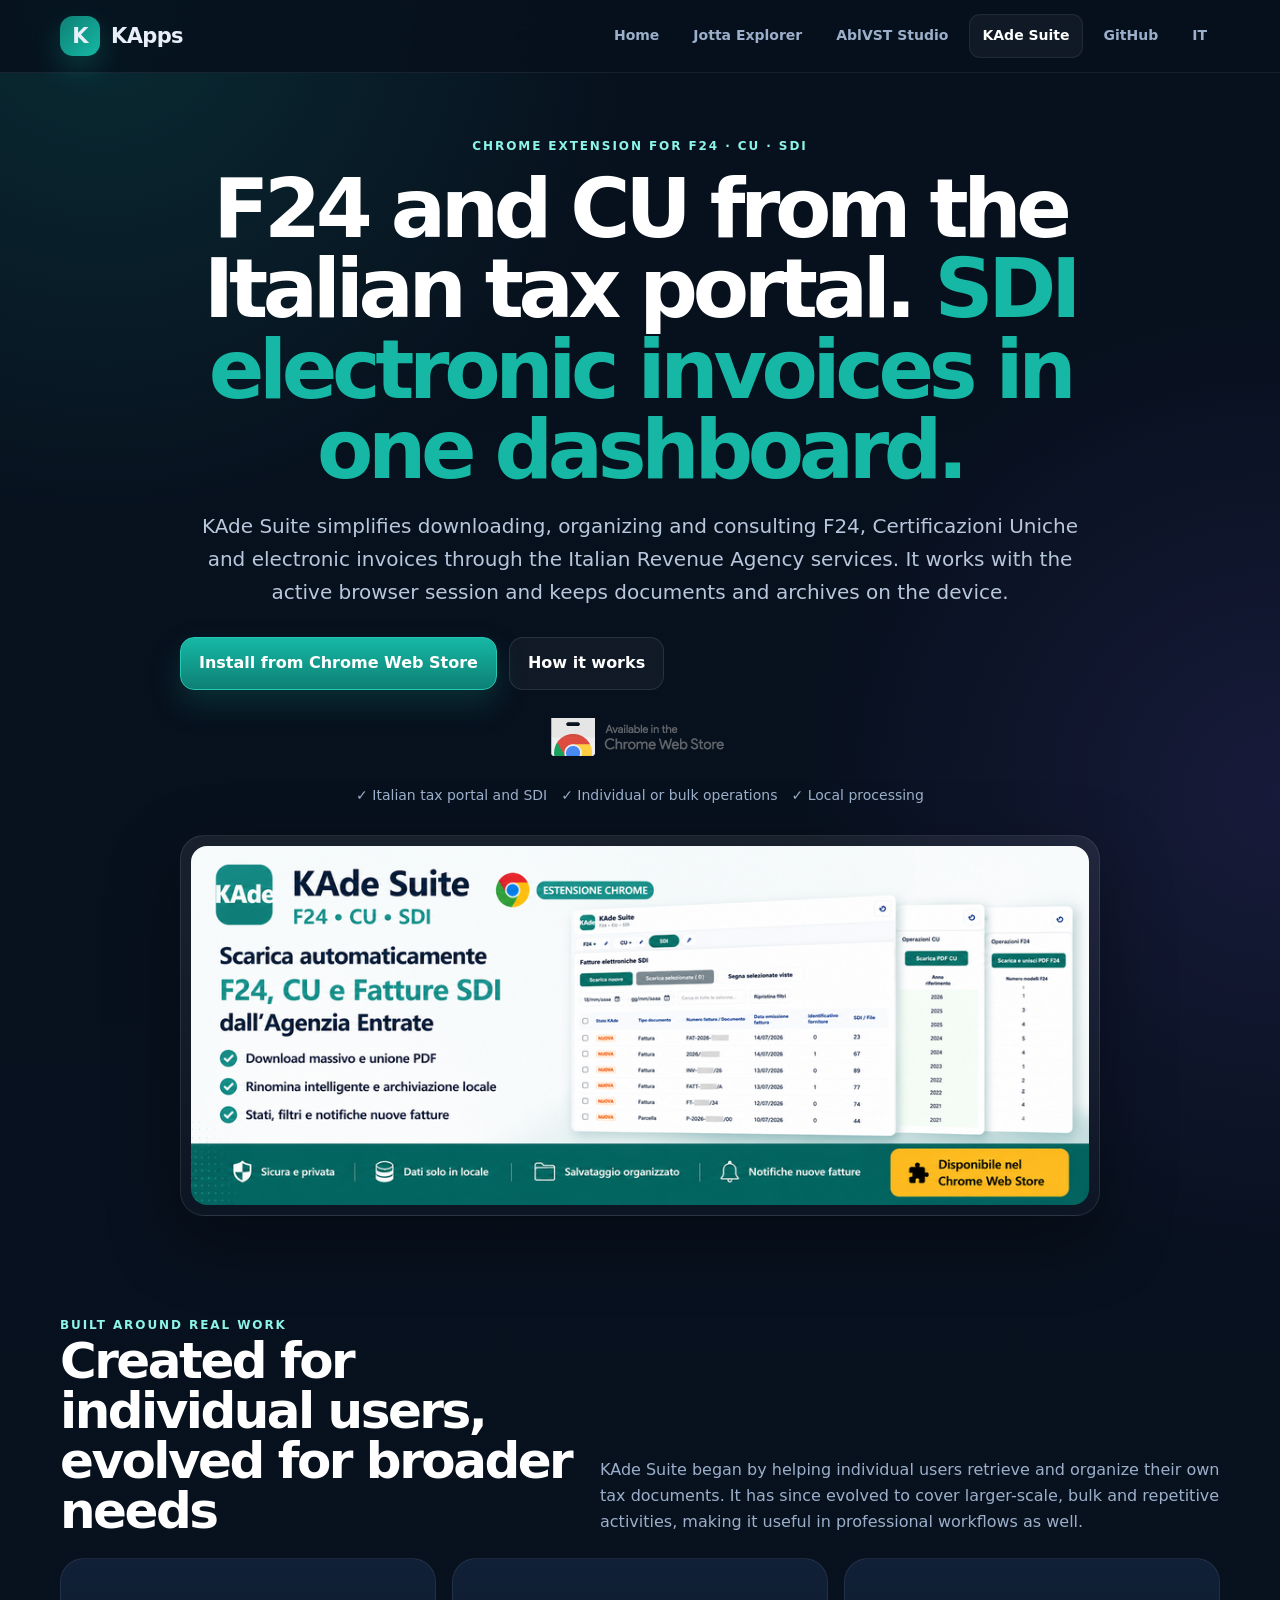
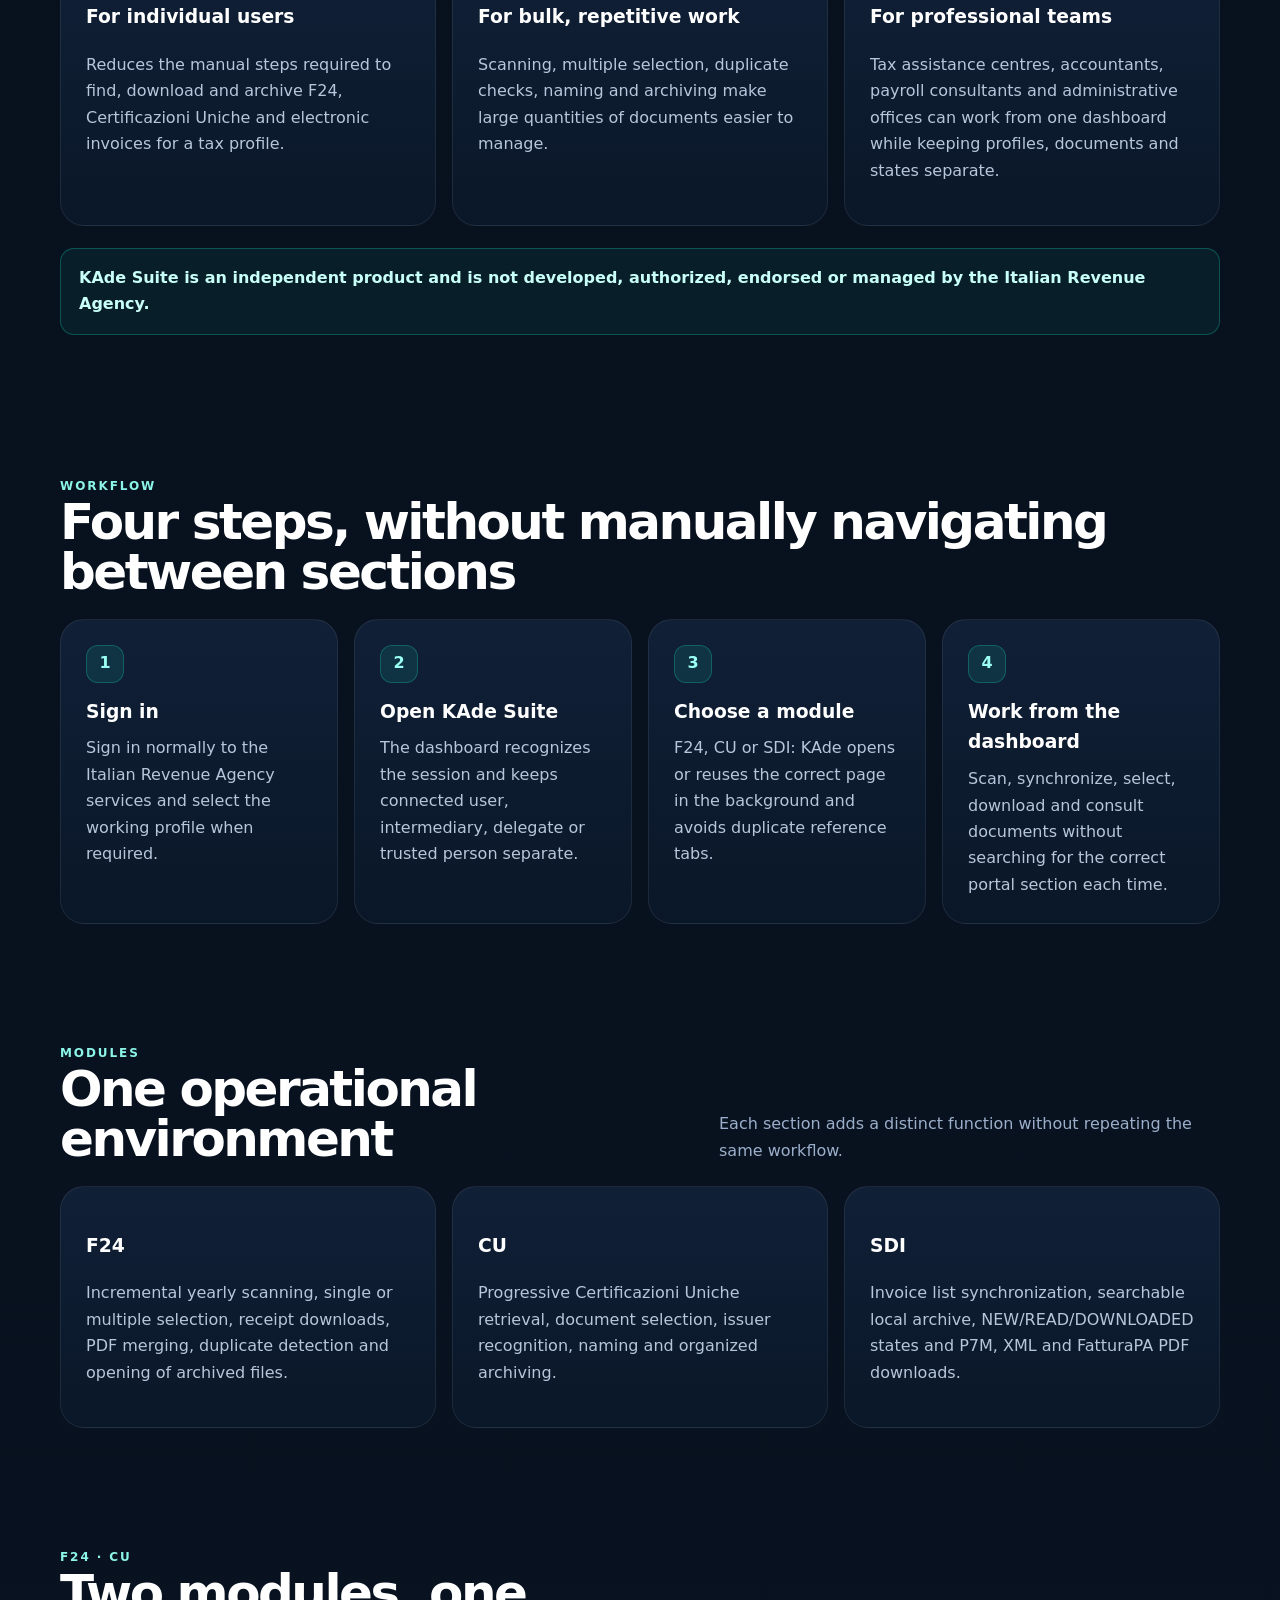
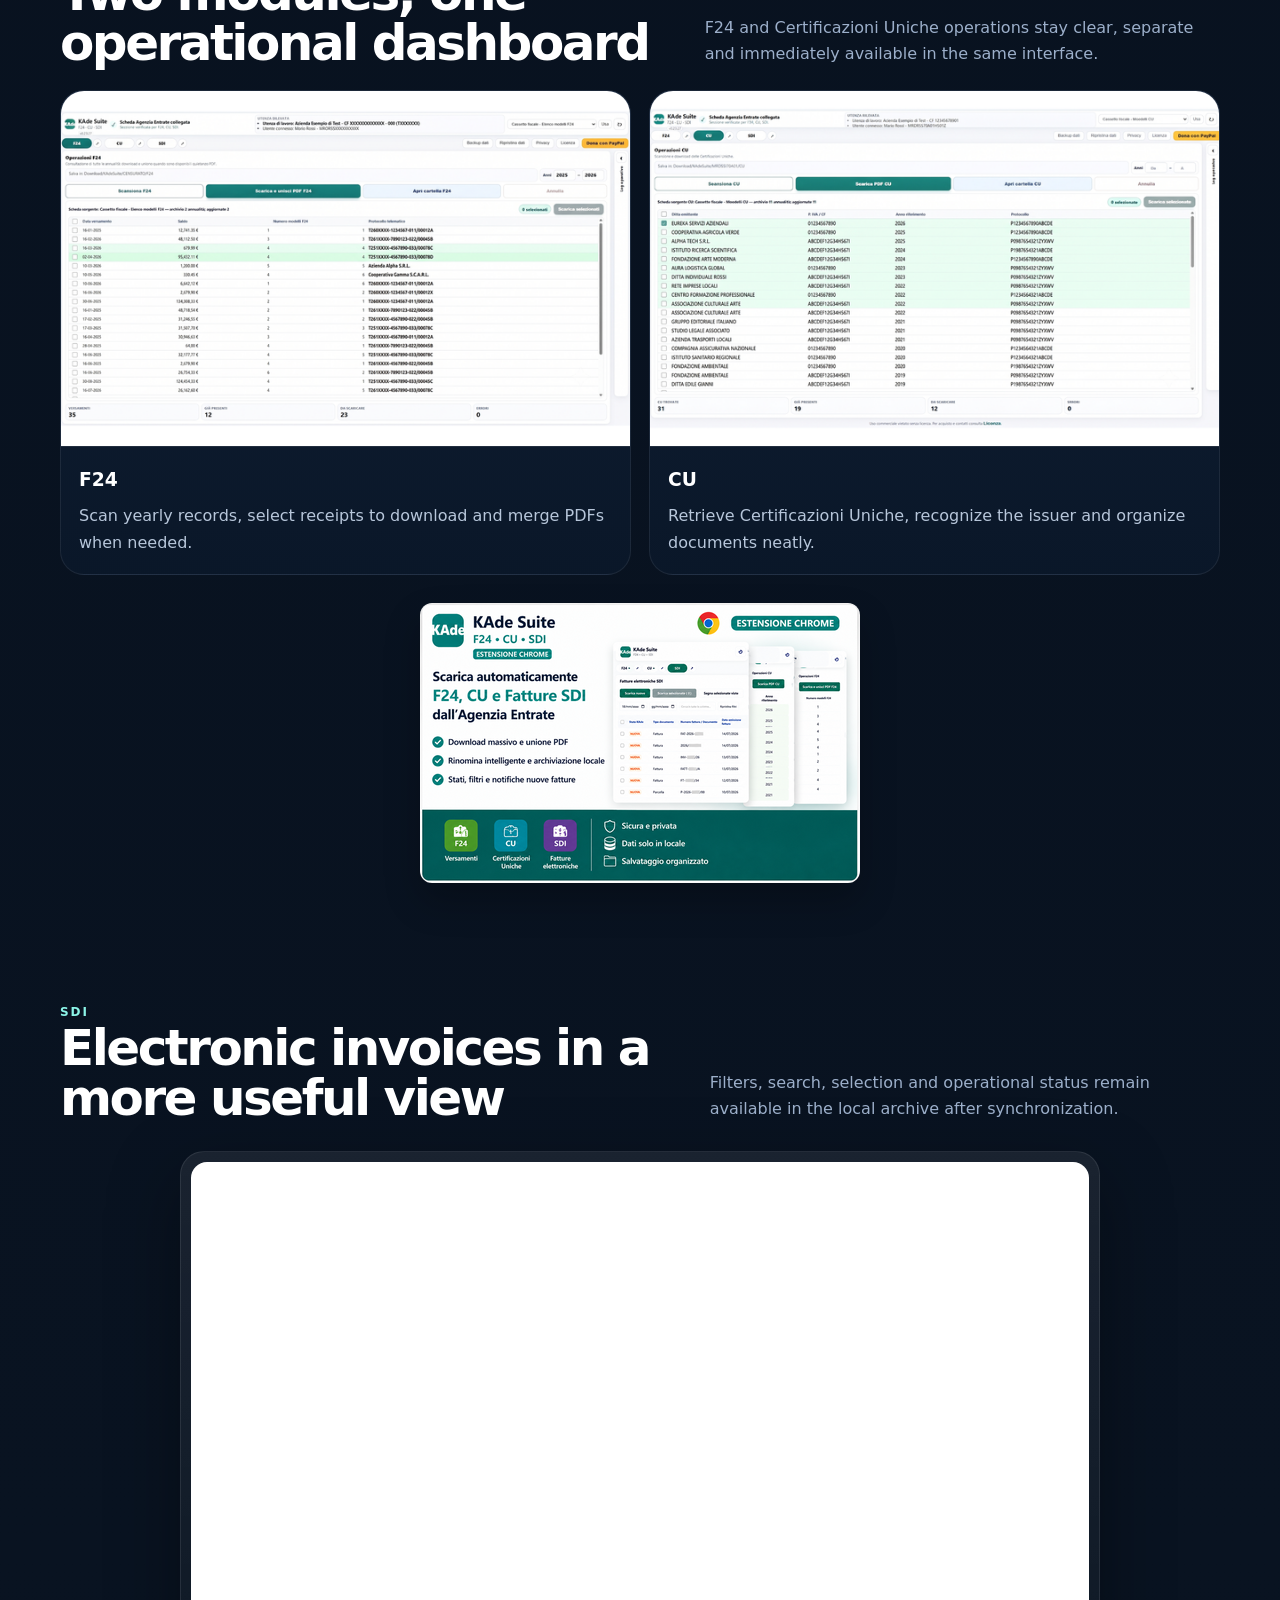
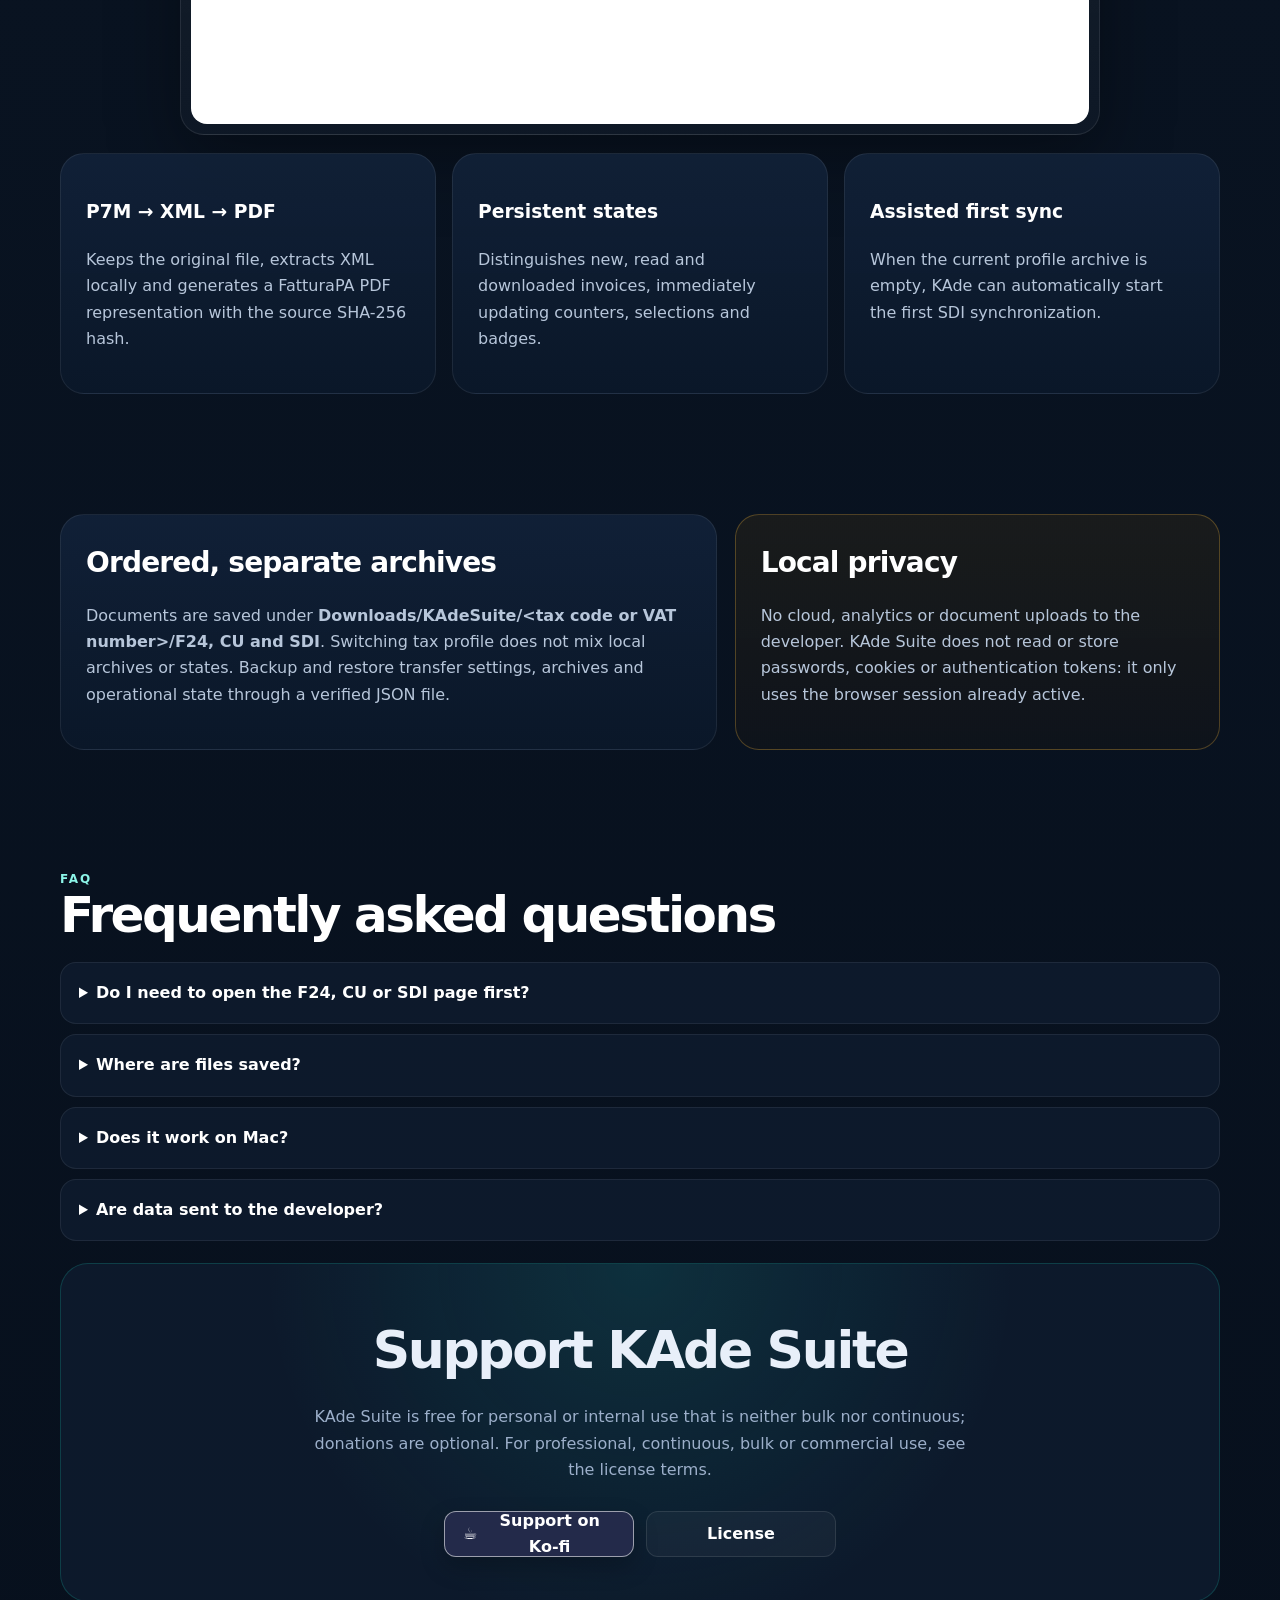
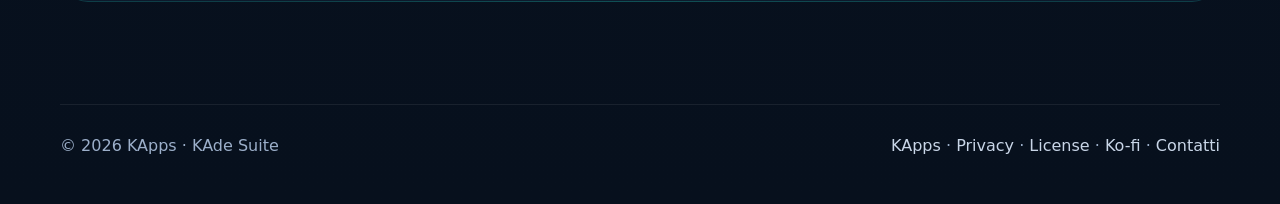
==== commit 95e8acc2: "Add files via upload" ====
--- a/docs/en/index.html
+++ b/docs/en/index.html
@@ -7,6 +7,8 @@
   <meta name="description" content="Chrome extension for downloading F24 and CU from the Italian tax portal and managing SDI invoices, from personal use to professional bulk workflows.">
   
   <link rel="icon" href="../assets/favicon-32.png">
+  <link rel="apple-touch-icon" href="../assets/apple-touch-icon.png">
+  <link rel="manifest" href="../site.webmanifest">
   <link rel="stylesheet" href="../css/style.css">
 
   <link rel="canonical" href="https://canbelieve.github.io/kade-suite/en/">
@@ -28,7 +30,7 @@
   <meta name="twitter:title" content="KAde Suite: bulk F24, CU and SDI document workflows">
   <meta name="twitter:description" content="Chrome extension for downloading F24 and CU from the Italian tax portal and managing SDI invoices, from personal use to professional bulk workflows.">
   <meta name="twitter:image" content="https://canbelieve.github.io/kade-suite/assets/og-kade-suite.png">
-  <script type="application/ld+json">{"@context":"https://schema.org","@graph":[{"@type":"SoftwareApplication","@id":"https://canbelieve.github.io/kade-suite/en/#software","name":"KAde Suite","description":"Chrome extension for downloading F24 and Certificazioni Uniche from the Italian tax portal and managing SDI invoices, from personal use to professional bulk workflows.","url":"https://canbelieve.github.io/kade-suite/en/","inLanguage":"en","applicationCategory":"BrowserApplication","operatingSystem":"Chrome","isAccessibleForFree":true,"offers":{"@type":"Offer","price":0,"priceCurrency":"EUR"},"downloadUrl":"https://chromewebstore.google.com/detail/kade-suite/hblajdcobjpapcgbkgjkkmnklhofilia","publisher":{"@id":"https://canbelieve.github.io/#organization"}},{"@type":"Organization","@id":"https://canbelieve.github.io/#organization","name":"KApps","url":"https://canbelieve.github.io/","logo":"https://canbelieve.github.io/assets/icon-512.png","sameAs":["https://github.com/canbelieve","https://ko-fi.com/U7I223UF77"]},{"@type":"BreadcrumbList","@id":"https://canbelieve.github.io/kade-suite/en/#breadcrumb","itemListElement":[{"@type":"ListItem","position":1,"name":"KApps","item":"https://canbelieve.github.io/"},{"@type":"ListItem","position":2,"name":"KAde Suite","item":"https://canbelieve.github.io/kade-suite/en/"}]}]}</script>
+  <script type="application/ld+json">{"@context":"https://schema.org","@graph":[{"@type":"SoftwareApplication","@id":"https://canbelieve.github.io/kade-suite/en/#software","name":"KAde Suite","description":"Chrome extension for downloading F24 and Certificazioni Uniche from the Italian tax portal and managing SDI invoices, from personal use to professional bulk workflows.","url":"https://canbelieve.github.io/kade-suite/en/","inLanguage":"en","applicationCategory":"BusinessApplication","operatingSystem":"Chrome","browserRequirements":"Requires Google Chrome","isAccessibleForFree":true,"offers":{"@type":"Offer","price":0,"priceCurrency":"EUR","description":"Personal or internal use that is neither bulk nor continuous"},"image":"https://canbelieve.github.io/kade-suite/assets/kade-suite-promo-hero.png","screenshot":["https://canbelieve.github.io/kade-suite/assets/kade-suite-f24.png","https://canbelieve.github.io/kade-suite/assets/kade-suite-cu.png","https://canbelieve.github.io/kade-suite/assets/kade-suite-sdi.png"],"featureList":["Download and merge F24 PDFs","Bulk download of Certificazioni Uniche","Local management of SDI electronic invoices","Separate archives for each tax position"],"downloadUrl":"https://chromewebstore.google.com/detail/kade-suite/hblajdcobjpapcgbkgjkkmnklhofilia","publisher":{"@id":"https://canbelieve.github.io/#organization"}},{"@type":"Organization","@id":"https://canbelieve.github.io/#organization","name":"KApps","url":"https://canbelieve.github.io/","logo":"https://canbelieve.github.io/kade-suite/assets/icon-512.png","sameAs":["https://github.com/canbelieve","https://ko-fi.com/U7I223UF77"]},{"@type":"BreadcrumbList","@id":"https://canbelieve.github.io/kade-suite/en/#breadcrumb","itemListElement":[{"@type":"ListItem","position":1,"name":"KApps","item":"https://canbelieve.github.io/"},{"@type":"ListItem","position":2,"name":"KAde Suite","item":"https://canbelieve.github.io/kade-suite/en/"}]}]}</script>
 </head>
 <body class="kade-page">
 <header class="site-header"><div class="container header-inner"><a class="brand" href="https://canbelieve.github.io/en/"><span class="brand-mark">K</span>KApps</a><nav class="nav" aria-label="Main navigation"><a href="https://canbelieve.github.io/en/">Home</a><a href="https://canbelieve.github.io/jotta-explorer.html">Jotta Explorer</a><a href="https://canbelieve.github.io/ablvst-studio.html">AblVST Studio</a><a class="active" href="https://canbelieve.github.io/kade-suite/en/">KAde Suite</a><a href="https://github.com/canbelieve/kade-suite">GitHub</a><a class="lang-btn" href="https://canbelieve.github.io/kade-suite/" aria-label="Switch to Italiano">IT</a></nav></div></header>
@@ -41,10 +43,10 @@
     
     <p>KAde Suite simplifies downloading, organizing and consulting F24, Certificazioni Uniche and electronic invoices through the Italian Revenue Agency services. It works with the active browser session and keeps documents and archives on the device.</p>
     <div class="hero-actions"><a class="button primary" href="https://chromewebstore.google.com/detail/kade-suite/hblajdcobjpapcgbkgjkkmnklhofilia">Install from Chrome Web Store</a><a class="button" href="#come-funziona">How it works</a></div>
-    <a href="https://chromewebstore.google.com/detail/kade-suite/hblajdcobjpapcgbkgjkkmnklhofilia"><img class="store-badge-kade" src="../assets/chrome-web-store-badge.png" alt="Available in the Chrome Web Store"></a>
+    <a href="https://chromewebstore.google.com/detail/kade-suite/hblajdcobjpapcgbkgjkkmnklhofilia"><img class="store-badge-kade" src="../assets/chrome-web-store-badge.png" alt="Available in the Chrome Web Store" width="206" height="58"></a>
     <div class="notes"><span>✓ Italian tax portal and SDI</span><span>✓ Individual or bulk operations</span><span>✓ Local processing</span></div>
   </div>
-  <div class="product-shot promo-hero"><img src="../assets/kade-suite-promo-hero.png" alt="KAde Suite for downloading F24, CU and SDI invoices from the Italian Revenue Agency" width="1400" height="560" loading="eager" decoding="async" fetchpriority="high"></div>
+  <div class="product-shot promo-hero"><picture><source srcset="../assets/kade-suite-promo-hero-960.webp 960w, ../assets/kade-suite-promo-hero.webp 1400w" sizes="(max-width: 952px) calc(100vw - 54px), 898px" type="image/webp"><img src="../assets/kade-suite-promo-hero.png" alt="KAde Suite for downloading F24, CU and SDI invoices from the Italian Revenue Agency" width="1400" height="560" loading="eager" decoding="async" fetchpriority="high"></picture></div>
 </section>
 
 <section class="container section" id="audience">
@@ -79,15 +81,15 @@
 <section class="container section" id="f24-cu">
   <div class="section-head"><div><div class="eyebrow">F24 · CU</div><h2>Two modules, one operational dashboard</h2></div><p>F24 and Certificazioni Uniche operations stay clear, separate and immediately available in the same interface.</p></div>
   <div class="module-showcase">
-    <article class="panel module-card"><img src="../assets/kade-suite-f24.png" alt="KAde Suite F24 module" width="1280" height="800" loading="lazy" decoding="async"><div><h3>F24</h3><p>Scan yearly records, select receipts to download and merge PDFs when needed.</p></div></article>
-    <article class="panel module-card"><img src="../assets/kade-suite-cu.png" alt="KAde Suite Certificazioni Uniche module" width="1280" height="800" loading="lazy" decoding="async"><div><h3>CU</h3><p>Retrieve Certificazioni Uniche, recognize the issuer and organize documents neatly.</p></div></article>
+    <article class="panel module-card"><picture><source srcset="../assets/kade-suite-f24-640.webp 640w, ../assets/kade-suite-f24.webp 1280w" sizes="(max-width: 720px) calc(100vw - 34px), (max-width: 1192px) calc(50vw - 27px), 569px" type="image/webp"><img src="../assets/kade-suite-f24.png" alt="KAde Suite F24 module" width="1280" height="800" loading="lazy" decoding="async"></picture><div><h3>F24</h3><p>Scan yearly records, select receipts to download and merge PDFs when needed.</p></div></article>
+    <article class="panel module-card"><picture><source srcset="../assets/kade-suite-cu-640.webp 640w, ../assets/kade-suite-cu.webp 1280w" sizes="(max-width: 720px) calc(100vw - 34px), (max-width: 1192px) calc(50vw - 27px), 569px" type="image/webp"><img src="../assets/kade-suite-cu.png" alt="KAde Suite Certificazioni Uniche module" width="1280" height="800" loading="lazy" decoding="async"></picture><div><h3>CU</h3><p>Retrieve Certificazioni Uniche, recognize the issuer and organize documents neatly.</p></div></article>
   </div>
-  <a class="compact-promo" href="https://chromewebstore.google.com/detail/kade-suite/hblajdcobjpapcgbkgjkkmnklhofilia" aria-label="Installa KAde Suite dal Chrome Web Store"><img src="../assets/kade-suite-promo-compact.png" alt="KAde Suite Chrome extension for F24, CU and SDI" width="440" height="280" loading="lazy" decoding="async"></a>
+  <a class="compact-promo" href="https://chromewebstore.google.com/detail/kade-suite/hblajdcobjpapcgbkgjkkmnklhofilia" aria-label="Install KAde Suite from the Chrome Web Store"><picture><source srcset="../assets/kade-suite-promo-compact.webp" type="image/webp"><img src="../assets/kade-suite-promo-compact.png" alt="KAde Suite Chrome extension for F24, CU and SDI" width="440" height="280" loading="lazy" decoding="async"></picture></a>
 </section>
 
 <section class="container section" id="sdi">
   <div class="section-head"><div><div class="eyebrow">SDI</div><h2>Electronic invoices in a more useful view</h2></div><p>Filters, search, selection and operational status remain available in the local archive after synchronization.</p></div>
-  <div class="product-shot sdi-shot"><img src="../assets/kade-suite-sdi.png" alt="KAde Suite SDI archive" width="1586" height="992" loading="lazy" decoding="async"></div>
+  <div class="product-shot sdi-shot"><picture><source srcset="../assets/kade-suite-sdi-793.webp 793w, ../assets/kade-suite-sdi.webp 1586w" sizes="(max-width: 952px) calc(100vw - 54px), 898px" type="image/webp"><img src="../assets/kade-suite-sdi.png" alt="KAde Suite SDI archive" width="1586" height="992" loading="lazy" decoding="async"></picture></div>
   <div class="grid-3 sdi-features">
     <article class="panel"><h3>P7M → XML → PDF</h3><p>Keeps the original file, extracts XML locally and generates a FatturaPA PDF representation with the source SHA-256 hash.</p></article>
     <article class="panel"><h3>Persistent states</h3><p>Distinguishes new, read and downloaded invoices, immediately updating counters, selections and badges.</p></article>
@@ -102,7 +104,7 @@
   </div>
 </section>
 
-<section class="container section">
+<section class="container section" id="faq">
   <div class="section-head"><div><div class="eyebrow">FAQ</div><h2>Frequently asked questions</h2></div></div>
   <div class="faq">
     <details><summary>Do I need to open the F24, CU or SDI page first?</summary><p>No. First sign in to the Italian Revenue Agency services. Then open KAde Suite and select the module: the extension automatically opens or reuses its reference page. If the session has expired, it asks you to sign in again.</p></details>
@@ -110,7 +112,7 @@
     <details><summary>Does it work on Mac?</summary><p>The code uses standard Chrome APIs and paths relative to the Downloads folder, with no fixed Windows paths. It is therefore designed for Windows, macOS and Linux. The current version has mainly been tested on Windows; on macOS and Linux, users should verify the workflow with their Chrome configuration.</p></details>
     <details><summary>Are data sent to the developer?</summary><p>No. There are no developer analytics, advertising, telemetry or cloud services for documents.</p></details>
   </div>
-  <div class="cta"><h2>Support KAde Suite</h2><p>KAde Suite is an independent donationware project. Donations are optional and do not unlock hidden features.</p><div class="hero-actions"><span class="kofi-button"><script type="text/javascript" src="https://storage.ko-fi.com/cdn/widget/Widget_2.js"></script><script type="text/javascript">kofiwidget2.init('Support me on Ko-fi', '#232a4a', 'U7I223UF77');kofiwidget2.draw();</script></span><a class="button" href="../license.html">License</a></div></div>
+  <div class="cta" id="support"><h2>Support KAde Suite</h2><p>KAde Suite is free for personal or internal use that is neither bulk nor continuous; donations are optional. For professional, continuous, bulk or commercial use, see the license terms.</p><div class="hero-actions"><a class="button kofi-link" href="https://ko-fi.com/U7I223UF77" target="_blank" rel="noopener noreferrer"><span aria-hidden="true">☕</span> Support on Ko-fi</a><a class="button" href="../license.html">License</a></div></div>
 </section>
 </main>
 <footer class="container footer"><span>© 2026 KApps · KAde Suite</span><span><a href="https://canbelieve.github.io/">KApps</a> · <a href="../privacy.html">Privacy</a> · <a href="../license.html">License</a> · <a href="https://ko-fi.com/U7I223UF77" target="_blank" rel="noopener noreferrer">Ko-fi</a> · <a href="mailto:info@latenzazero.it">Contatti</a></span></footer>
--- a/docs/css/style.css
+++ b/docs/css/style.css
@@ -21,9 +21,9 @@
 [hidden]{display:none!important}
 @media(max-width:920px){.apps-grid,.product-grid,.content-grid{grid-template-columns:1fr}.app-shot img{height:auto}.feature-strip{grid-template-columns:1fr}.nav a:not(.keep-mobile){display:none}.hero{padding-top:54px}.section-head{display:block}.section-head p{margin-top:10px}}
 @media(max-width:560px){.header-inner{min-height:64px}.brand{font-size:19px}.brand-mark{width:36px;height:36px}.hero h1{font-size:54px}.hero-copy,.product-copy p{font-size:18px}.app-content{padding:21px}.app-shot{margin:14px 14px 0}.section{padding:44px 0}}
-.kade-accent{color:var(--brand)}.kade-page .product-grid{grid-template-columns:1fr}.kade-page .product-copy{text-align:center;max-width:920px;margin:auto}.kade-page .product-copy .hero-actions{justify-content:center}.kade-page .product-shot{width:min(920px,100%);margin:28px auto 0}.kade-page .notes{justify-content:center}.cta .hero-actions{align-items:center}.cta .kofi-button{display:flex;height:46px;align-items:center}.cta .hero-actions .button{box-sizing:border-box;height:46px;min-height:46px;padding:10px 18px;border-radius:12px}.grid-3{display:grid;grid-template-columns:repeat(3,1fr);gap:16px}.faq{display:grid;gap:10px}.faq details{border:1px solid rgba(255,255,255,.075);background:rgba(15,29,49,.75);border-radius:16px;padding:0 18px}.faq summary{cursor:pointer;padding:17px 0;color:#fff;font-weight:800}.faq p{color:var(--muted);margin:0 0 17px}.requirements{display:grid;grid-template-columns:1.15fr .85fr;gap:18px}.store-badge-kade{display:block;width:206px;margin:18px auto 0}.kade-logo{width:36px;height:36px;border-radius:11px;vertical-align:middle;margin-right:8px}@media(max-width:920px){.grid-3,.requirements{grid-template-columns:1fr}}
+.kade-accent{color:var(--brand)}.kade-page .product-grid{grid-template-columns:1fr}.kade-page .product-copy{text-align:center;max-width:920px;margin:auto}.kade-page .product-copy .hero-actions{justify-content:center}.kade-page .product-shot{width:min(920px,100%);margin:28px auto 0}.kade-page .notes{justify-content:center}.cta .hero-actions{align-items:center;justify-content:center!important}.cta .hero-actions .button{box-sizing:border-box;width:190px;max-width:100%;height:46px;min-height:46px;padding:10px 18px;border-radius:12px}.cta .kofi-link{gap:7px;background:#232a4a;border-color:rgba(255,255,255,.55);box-shadow:0 10px 24px rgba(0,0,0,.22)}.grid-3{display:grid;grid-template-columns:repeat(3,1fr);gap:16px}.faq{display:grid;gap:10px}.faq details{border:1px solid rgba(255,255,255,.075);background:rgba(15,29,49,.75);border-radius:16px;padding:0 18px}.faq summary{cursor:pointer;padding:17px 0;color:#fff;font-weight:800}.faq p{color:var(--muted);margin:0 0 17px}.requirements{display:grid;grid-template-columns:1.15fr .85fr;gap:18px}.store-badge-kade{display:block;width:206px;margin:18px auto 0}.kade-logo{width:36px;height:36px;border-radius:11px;vertical-align:middle;margin-right:8px}@media(max-width:920px){.grid-3,.requirements{grid-template-columns:1fr}}
 
-.sdi-shot{width:100%;max-width:1160px;margin:0 auto 22px}.sdi-shot img{width:100%;height:auto;display:block;object-fit:contain}.sdi-features{margin-top:18px}.promo-hero{max-width:1160px}.module-showcase{display:grid;grid-template-columns:repeat(2,minmax(0,1fr));gap:18px}.module-card{padding:0;overflow:hidden}.module-card img{display:block;width:100%;height:auto;border-bottom:1px solid rgba(255,255,255,.09)}.module-card div{padding:18px}.module-card h3{margin:0 0 7px}.module-card p{margin:0}.compact-promo{display:block;width:min(440px,100%);margin:28px auto 0;border-radius:12px;overflow:hidden;box-shadow:0 18px 36px rgba(0,0,0,.24);transition:transform .2s ease,box-shadow .2s ease}.compact-promo:hover{transform:translateY(-3px);box-shadow:0 24px 42px rgba(0,0,0,.32)}.compact-promo img{display:block;width:100%;height:auto}.document-page{padding:48px 0 64px}.document-card{max-width:980px;margin:auto}.document-card h1{margin-top:0}.document-card h2{margin-top:34px}.document-card ul{color:var(--muted)}.document-card li{margin:7px 0}.document-meta{color:var(--muted);margin-bottom:24px}.notice{padding:16px 18px;border:1px solid rgba(22,184,165,.35);background:rgba(22,184,165,.08);border-radius:14px;color:#c8fff8;font-weight:750;margin:22px 0}.back-link{display:inline-flex;margin-bottom:18px;text-decoration:none;color:#bcece6;font-weight:800}@media(max-width:720px){.module-showcase{grid-template-columns:1fr}}
+.product-shot picture,.module-card picture,.compact-promo picture{display:block}.sdi-shot{width:100%;max-width:1160px;margin:0 auto 22px}.sdi-shot img{width:100%;height:auto;display:block;object-fit:contain}.sdi-features{margin-top:18px}.promo-hero{max-width:1160px}.module-showcase{display:grid;grid-template-columns:repeat(2,minmax(0,1fr));gap:18px}.module-card{padding:0;overflow:hidden}.module-card img{display:block;width:100%;height:auto;border-bottom:1px solid rgba(255,255,255,.09)}.module-card div{padding:18px}.module-card h3{margin:0 0 7px}.module-card p{margin:0}.compact-promo{display:block;width:min(440px,100%);margin:28px auto 0;border-radius:12px;overflow:hidden;box-shadow:0 18px 36px rgba(0,0,0,.24);transition:transform .2s ease,box-shadow .2s ease}.compact-promo:hover{transform:translateY(-3px);box-shadow:0 24px 42px rgba(0,0,0,.32)}.compact-promo img{display:block;width:100%;height:auto}.document-page{padding:48px 0 64px}.document-card{max-width:980px;margin:auto}.document-card h1{margin-top:0}.document-card h2{margin-top:34px}.document-card ul{color:var(--muted)}.document-card li{margin:7px 0}.document-meta{color:var(--muted);margin-bottom:24px}.notice{padding:16px 18px;border:1px solid rgba(22,184,165,.35);background:rgba(22,184,165,.08);border-radius:14px;color:#c8fff8;font-weight:750;margin:22px 0}.back-link{display:inline-flex;margin-bottom:18px;text-decoration:none;color:#bcece6;font-weight:800}@media(max-width:720px){.module-showcase{grid-template-columns:1fr}}
 .workflow-grid{grid-template-columns:repeat(4,1fr)}.step>span{display:grid;place-items:center;width:38px;height:38px;border-radius:12px;background:rgba(22,184,165,.14);border:1px solid rgba(22,184,165,.34);color:#9cfff3;font-weight:900;margin-bottom:14px}.step h3{margin:0 0 8px}.step p{margin:0}@media(max-width:1050px){.workflow-grid{grid-template-columns:repeat(2,1fr)}}@media(max-width:620px){.workflow-grid{grid-template-columns:1fr}}
 .button.primary,.button.purple{background:linear-gradient(180deg,var(--brand),var(--brand2));border-color:#25c7b5;box-shadow:0 14px 30px rgba(13,128,116,.27)}.footer a{color:#c9d6e8}.product-hero .hero-actions{justify-content:flex-start!important}
 /* Preserve each hero screenshot's native aspect ratio at responsive widths. */
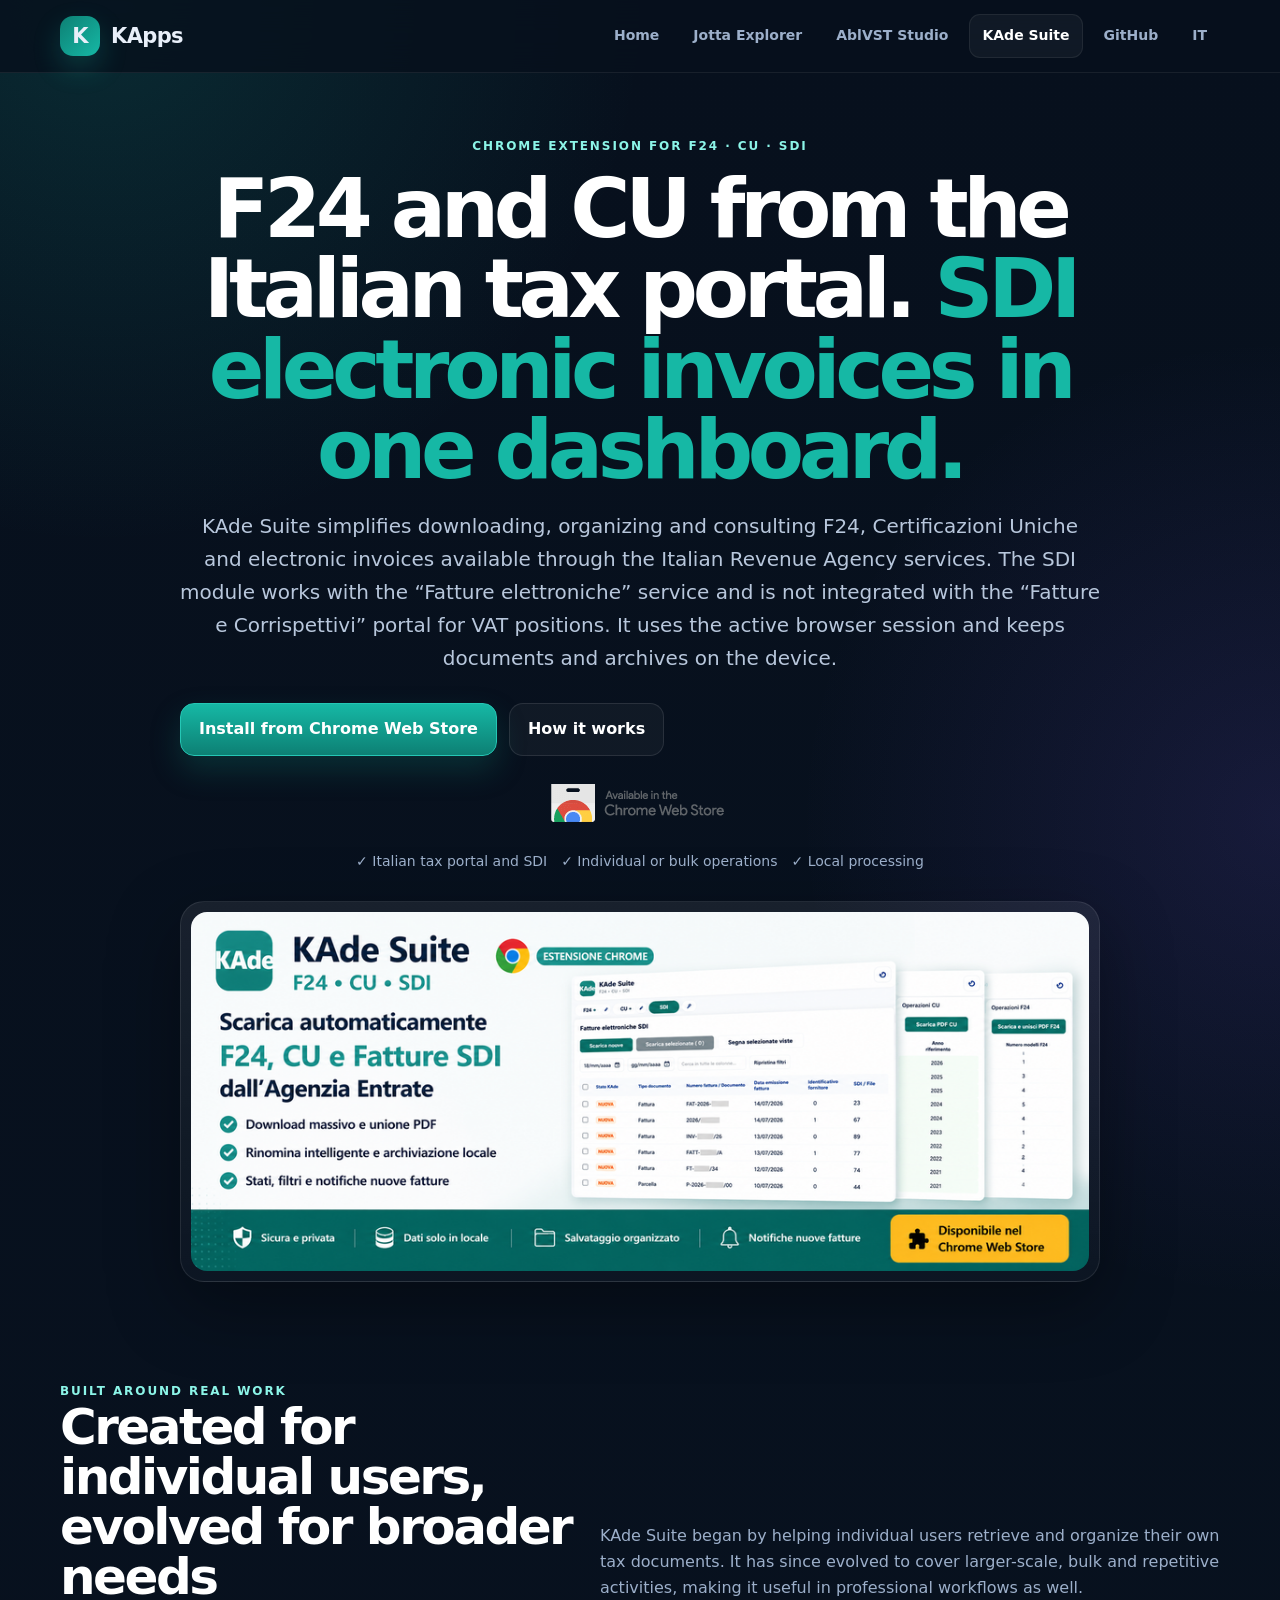
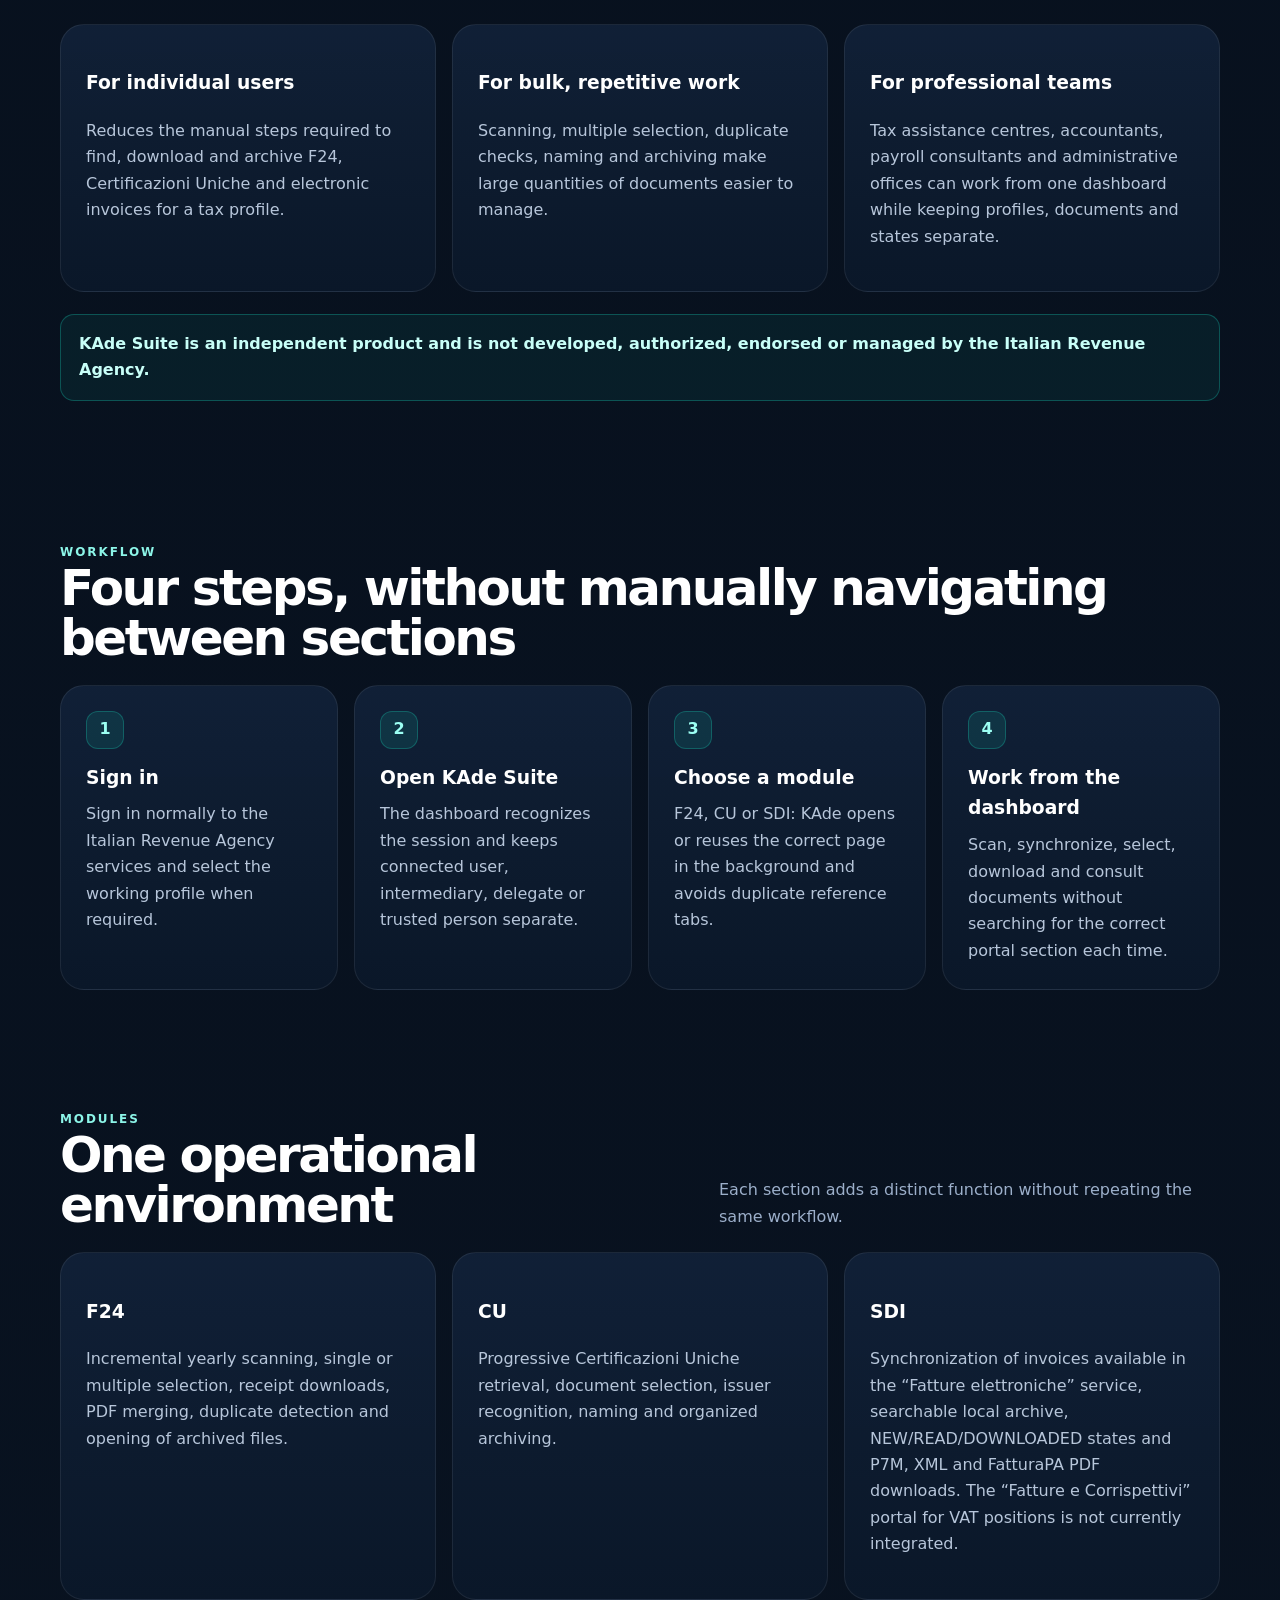
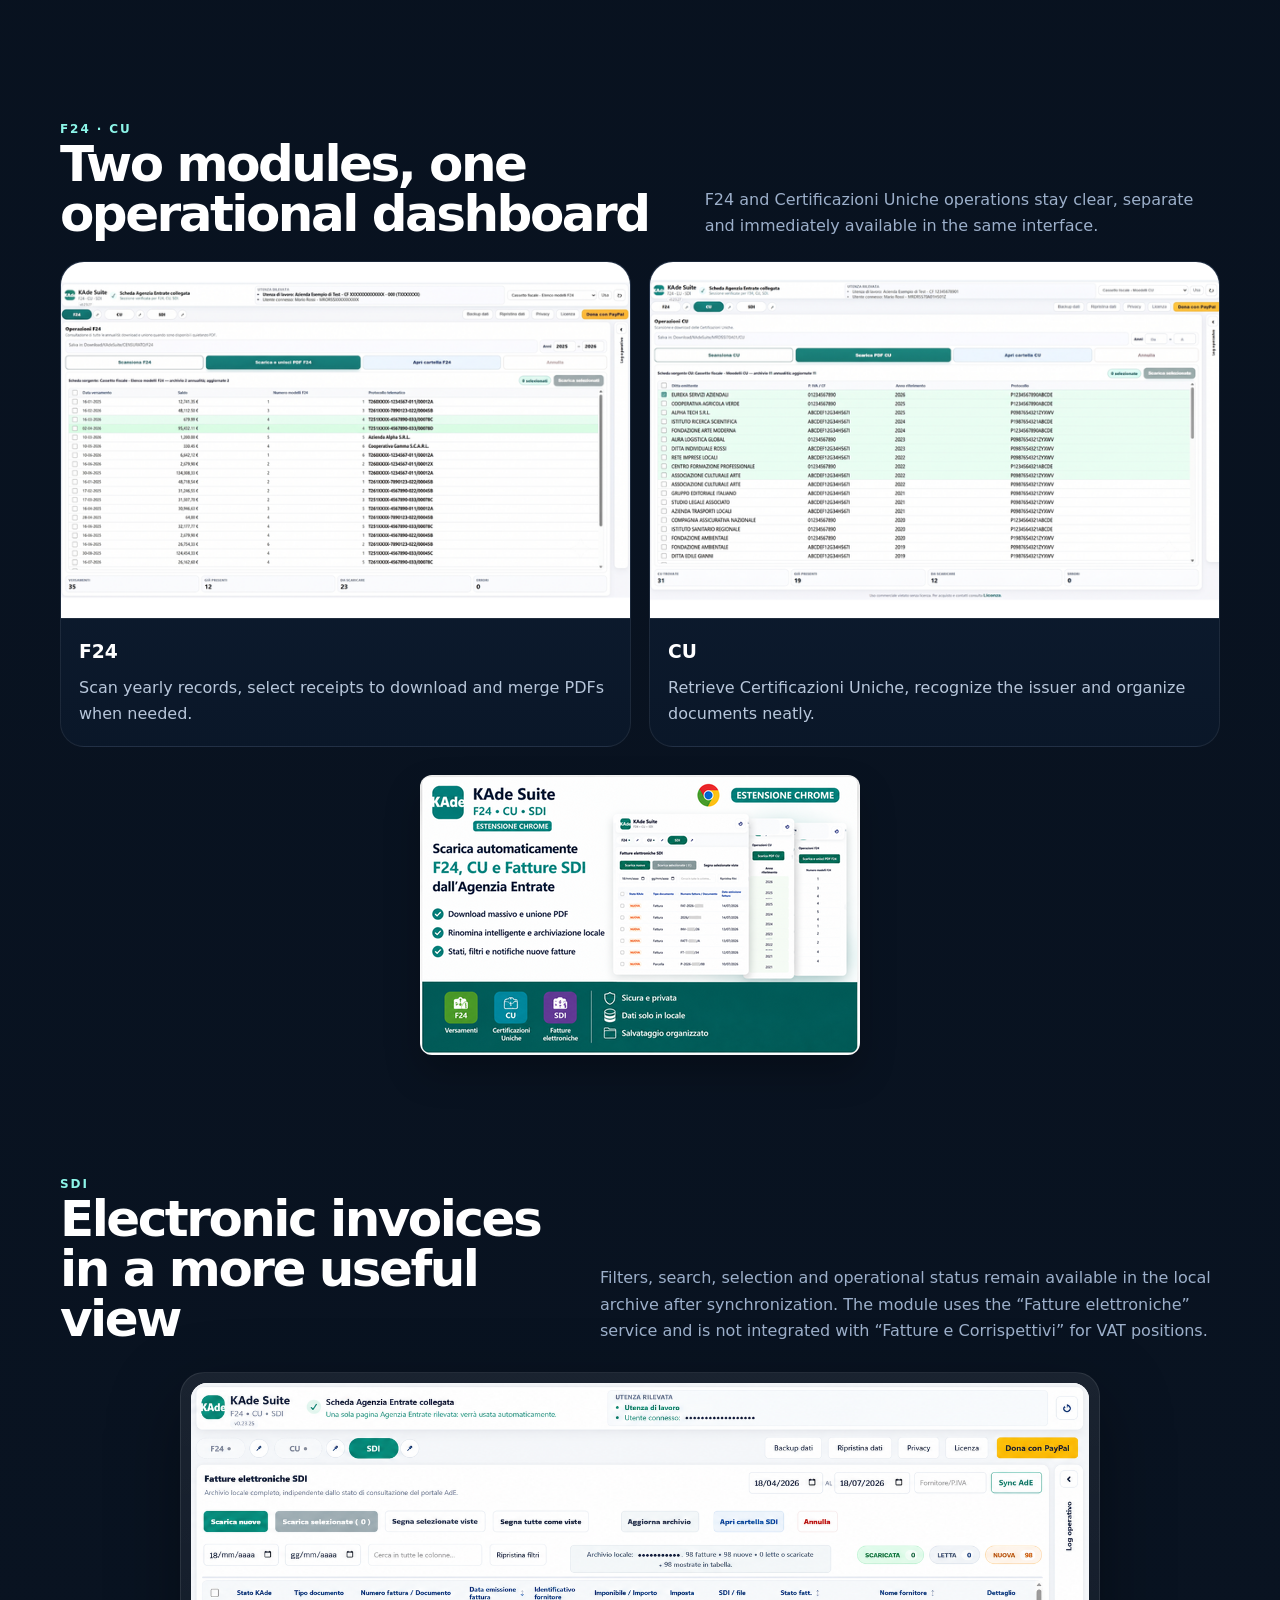
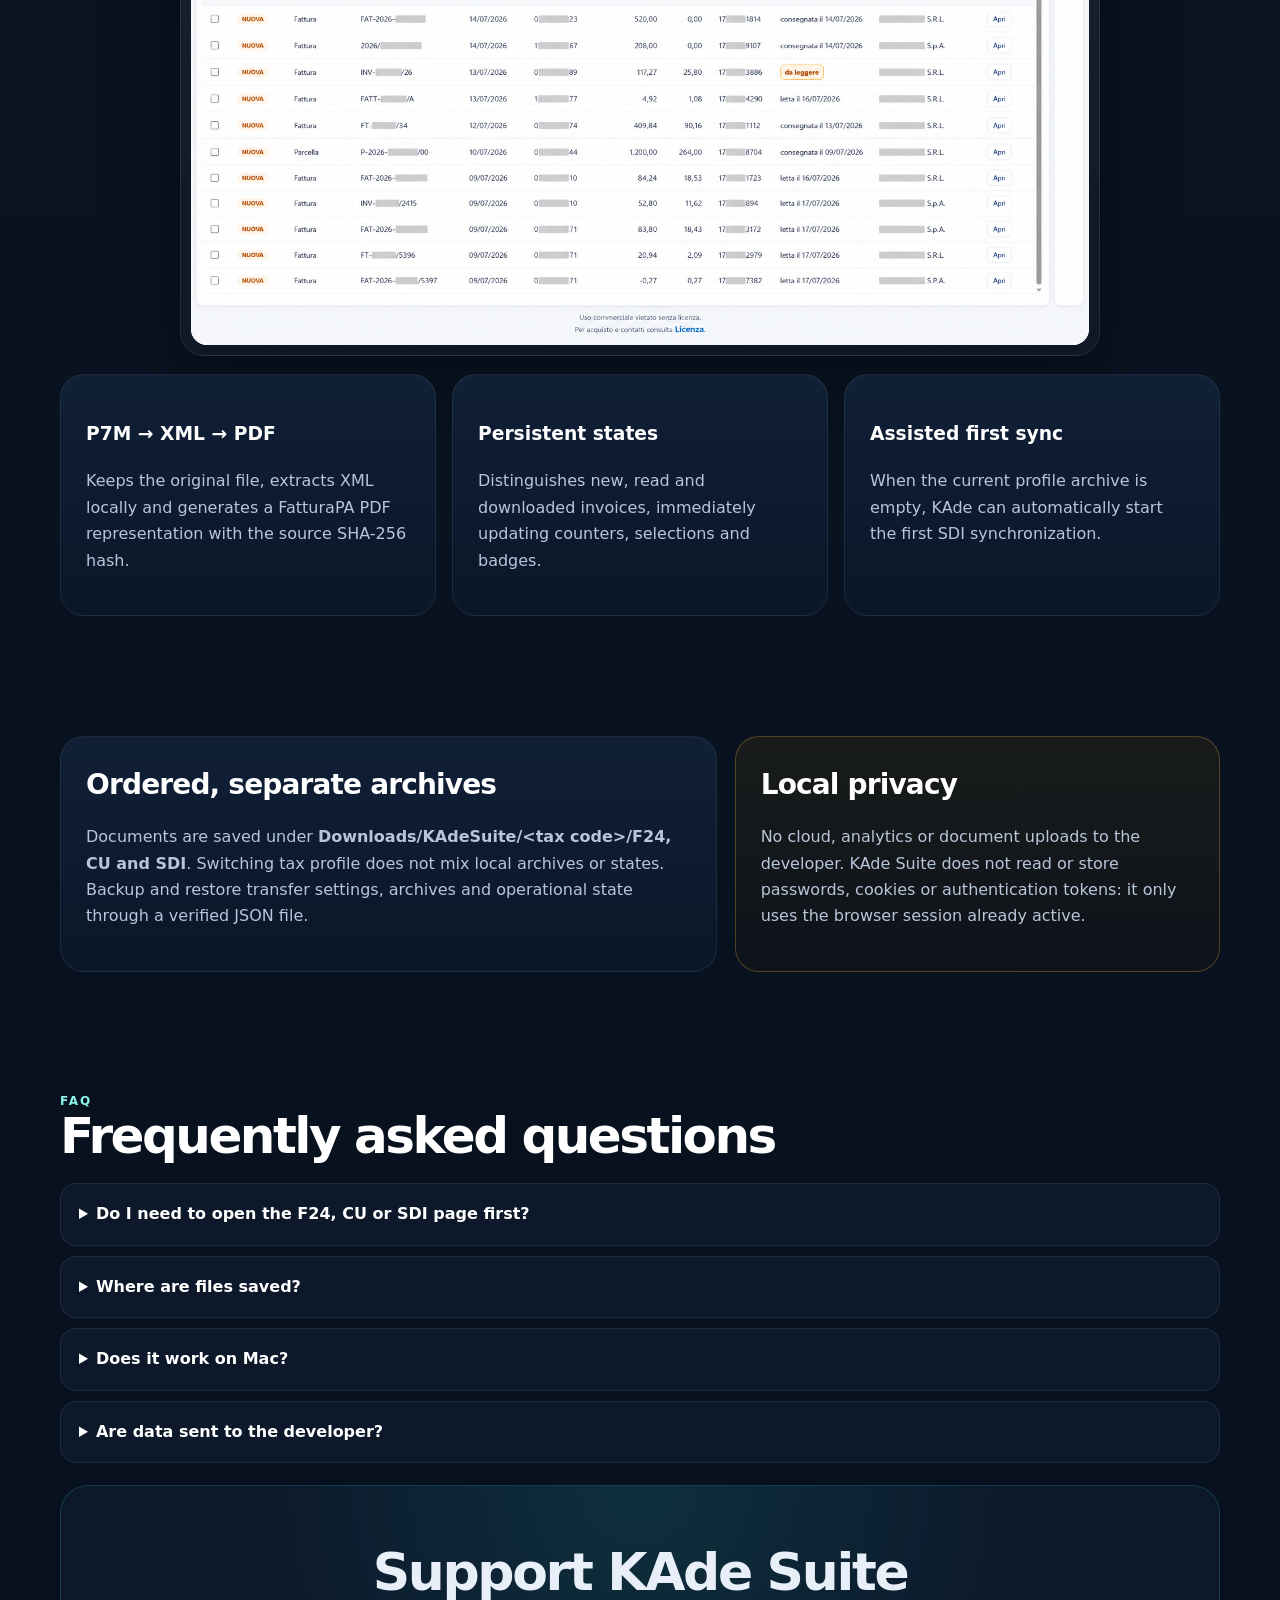
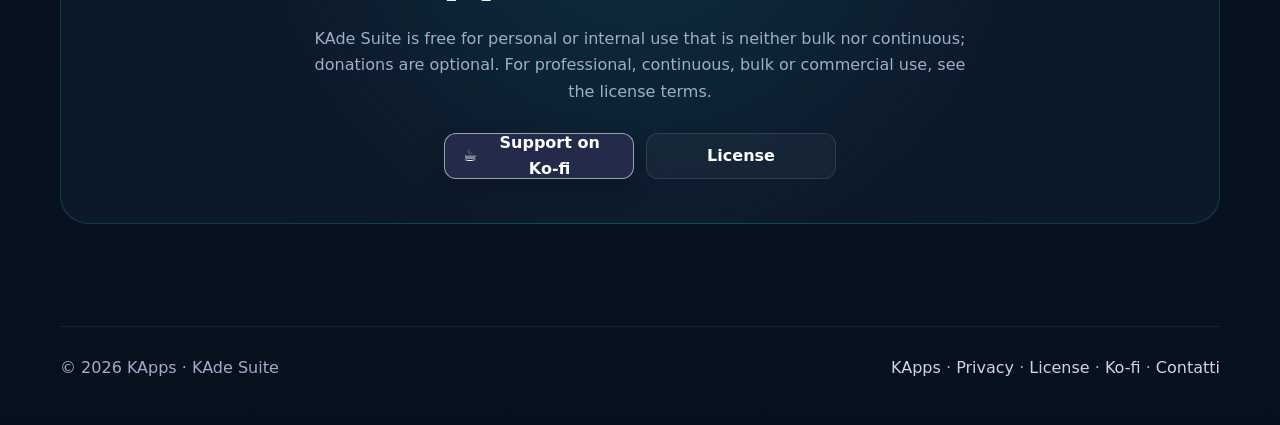
==== commit 189e12dc: "Add files via upload" ====
--- a/docs/en/index.html
+++ b/docs/en/index.html
@@ -4,7 +4,7 @@
   <meta charset="utf-8">
   <meta name="viewport" content="width=device-width,initial-scale=1">
   <title>KAde Suite: bulk F24, CU and SDI document workflows</title>
-  <meta name="description" content="Chrome extension for downloading F24 and CU from the Italian tax portal and managing SDI invoices, from personal use to professional bulk workflows.">
+  <meta name="description" content="Chrome extension for F24, CU and invoices in the Italian Revenue Agency's Fatture elettroniche service. SDI does not integrate with Fatture e Corrispettivi.">
   
   <link rel="icon" href="../assets/favicon-32.png">
   <link rel="apple-touch-icon" href="../assets/apple-touch-icon.png">
@@ -20,7 +20,7 @@
   <meta property="og:type" content="website">
   <meta property="og:site_name" content="KApps">
   <meta property="og:title" content="KAde Suite: bulk F24, CU and SDI document workflows">
-  <meta property="og:description" content="Chrome extension for downloading F24 and CU from the Italian tax portal and managing SDI invoices, from personal use to professional bulk workflows.">
+  <meta property="og:description" content="Chrome extension for F24, CU and invoices in the Italian Revenue Agency's Fatture elettroniche service. SDI does not integrate with Fatture e Corrispettivi.">
   <meta property="og:url" content="https://canbelieve.github.io/kade-suite/en/">
   <meta property="og:image" content="https://canbelieve.github.io/kade-suite/assets/og-kade-suite.png">
   <meta property="og:image:alt" content="KAde Suite">
@@ -28,9 +28,9 @@
   <meta property="og:locale:alternate" content="it_IT">
   <meta name="twitter:card" content="summary_large_image">
   <meta name="twitter:title" content="KAde Suite: bulk F24, CU and SDI document workflows">
-  <meta name="twitter:description" content="Chrome extension for downloading F24 and CU from the Italian tax portal and managing SDI invoices, from personal use to professional bulk workflows.">
+  <meta name="twitter:description" content="Chrome extension for F24, CU and invoices in the Italian Revenue Agency's Fatture elettroniche service. SDI does not integrate with Fatture e Corrispettivi.">
   <meta name="twitter:image" content="https://canbelieve.github.io/kade-suite/assets/og-kade-suite.png">
-  <script type="application/ld+json">{"@context":"https://schema.org","@graph":[{"@type":"SoftwareApplication","@id":"https://canbelieve.github.io/kade-suite/en/#software","name":"KAde Suite","description":"Chrome extension for downloading F24 and Certificazioni Uniche from the Italian tax portal and managing SDI invoices, from personal use to professional bulk workflows.","url":"https://canbelieve.github.io/kade-suite/en/","inLanguage":"en","applicationCategory":"BusinessApplication","operatingSystem":"Chrome","browserRequirements":"Requires Google Chrome","isAccessibleForFree":true,"offers":{"@type":"Offer","price":0,"priceCurrency":"EUR","description":"Personal or internal use that is neither bulk nor continuous"},"image":"https://canbelieve.github.io/kade-suite/assets/kade-suite-promo-hero.png","screenshot":["https://canbelieve.github.io/kade-suite/assets/kade-suite-f24.png","https://canbelieve.github.io/kade-suite/assets/kade-suite-cu.png","https://canbelieve.github.io/kade-suite/assets/kade-suite-sdi.png"],"featureList":["Download and merge F24 PDFs","Bulk download of Certificazioni Uniche","Local management of SDI electronic invoices","Separate archives for each tax position"],"downloadUrl":"https://chromewebstore.google.com/detail/kade-suite/hblajdcobjpapcgbkgjkkmnklhofilia","publisher":{"@id":"https://canbelieve.github.io/#organization"}},{"@type":"Organization","@id":"https://canbelieve.github.io/#organization","name":"KApps","url":"https://canbelieve.github.io/","logo":"https://canbelieve.github.io/kade-suite/assets/icon-512.png","sameAs":["https://github.com/canbelieve","https://ko-fi.com/U7I223UF77"]},{"@type":"BreadcrumbList","@id":"https://canbelieve.github.io/kade-suite/en/#breadcrumb","itemListElement":[{"@type":"ListItem","position":1,"name":"KApps","item":"https://canbelieve.github.io/"},{"@type":"ListItem","position":2,"name":"KAde Suite","item":"https://canbelieve.github.io/kade-suite/en/"}]}]}</script>
+  <script type="application/ld+json">{"@context":"https://schema.org","@graph":[{"@type":"SoftwareApplication","@id":"https://canbelieve.github.io/kade-suite/en/#software","name":"KAde Suite","description":"Chrome extension for downloading F24 and Certificazioni Uniche and managing invoices available in the Italian Revenue Agency's Fatture elettroniche service. SDI is not integrated with Fatture e Corrispettivi for VAT positions.","url":"https://canbelieve.github.io/kade-suite/en/","inLanguage":"en","applicationCategory":"BusinessApplication","operatingSystem":"Chrome","browserRequirements":"Requires Google Chrome","isAccessibleForFree":true,"offers":{"@type":"Offer","price":0,"priceCurrency":"EUR","description":"Personal or internal use that is neither bulk nor continuous"},"image":"https://canbelieve.github.io/kade-suite/assets/kade-suite-promo-hero.png","screenshot":["https://canbelieve.github.io/kade-suite/assets/kade-suite-f24.png","https://canbelieve.github.io/kade-suite/assets/kade-suite-cu.png","https://canbelieve.github.io/kade-suite/assets/kade-suite-sdi.png"],"featureList":["Download and merge F24 PDFs","Bulk download of Certificazioni Uniche","Management of invoices available in Fatture elettroniche","Separate archives for each tax position"],"downloadUrl":"https://chromewebstore.google.com/detail/kade-suite/hblajdcobjpapcgbkgjkkmnklhofilia","publisher":{"@id":"https://canbelieve.github.io/#organization"}},{"@type":"Organization","@id":"https://canbelieve.github.io/#organization","name":"KApps","url":"https://canbelieve.github.io/","logo":"https://canbelieve.github.io/kade-suite/assets/icon-512.png","sameAs":["https://github.com/canbelieve","https://ko-fi.com/U7I223UF77"]},{"@type":"BreadcrumbList","@id":"https://canbelieve.github.io/kade-suite/en/#breadcrumb","itemListElement":[{"@type":"ListItem","position":1,"name":"KApps","item":"https://canbelieve.github.io/"},{"@type":"ListItem","position":2,"name":"KAde Suite","item":"https://canbelieve.github.io/kade-suite/en/"}]}]}</script>
 </head>
 <body class="kade-page">
 <header class="site-header"><div class="container header-inner"><a class="brand" href="https://canbelieve.github.io/en/"><span class="brand-mark">K</span>KApps</a><nav class="nav" aria-label="Main navigation"><a href="https://canbelieve.github.io/en/">Home</a><a href="https://canbelieve.github.io/jotta-explorer.html">Jotta Explorer</a><a href="https://canbelieve.github.io/ablvst-studio.html">AblVST Studio</a><a class="active" href="https://canbelieve.github.io/kade-suite/en/">KAde Suite</a><a href="https://github.com/canbelieve/kade-suite">GitHub</a><a class="lang-btn" href="https://canbelieve.github.io/kade-suite/" aria-label="Switch to Italiano">IT</a></nav></div></header>
@@ -41,7 +41,7 @@
     
     <h1>F24 and CU from the Italian tax portal. <span class="kade-accent">SDI electronic invoices in one dashboard.</span></h1>
     
-    <p>KAde Suite simplifies downloading, organizing and consulting F24, Certificazioni Uniche and electronic invoices through the Italian Revenue Agency services. It works with the active browser session and keeps documents and archives on the device.</p>
+    <p>KAde Suite simplifies downloading, organizing and consulting F24, Certificazioni Uniche and electronic invoices available through the Italian Revenue Agency services. The SDI module works with the “Fatture elettroniche” service and is not integrated with the “Fatture e Corrispettivi” portal for VAT positions. It uses the active browser session and keeps documents and archives on the device.</p>
     <div class="hero-actions"><a class="button primary" href="https://chromewebstore.google.com/detail/kade-suite/hblajdcobjpapcgbkgjkkmnklhofilia">Install from Chrome Web Store</a><a class="button" href="#come-funziona">How it works</a></div>
     <a href="https://chromewebstore.google.com/detail/kade-suite/hblajdcobjpapcgbkgjkkmnklhofilia"><img class="store-badge-kade" src="../assets/chrome-web-store-badge.png" alt="Available in the Chrome Web Store" width="206" height="58"></a>
     <div class="notes"><span>✓ Italian tax portal and SDI</span><span>✓ Individual or bulk operations</span><span>✓ Local processing</span></div>
@@ -74,7 +74,7 @@
   <div class="grid-3">
     <article class="panel"><h3>F24</h3><p>Incremental yearly scanning, single or multiple selection, receipt downloads, PDF merging, duplicate detection and opening of archived files.</p></article>
     <article class="panel"><h3>CU</h3><p>Progressive Certificazioni Uniche retrieval, document selection, issuer recognition, naming and organized archiving.</p></article>
-    <article class="panel"><h3>SDI</h3><p>Invoice list synchronization, searchable local archive, NEW/READ/DOWNLOADED states and P7M, XML and FatturaPA PDF downloads.</p></article>
+    <article class="panel"><h3>SDI</h3><p>Synchronization of invoices available in the “Fatture elettroniche” service, searchable local archive, NEW/READ/DOWNLOADED states and P7M, XML and FatturaPA PDF downloads. The “Fatture e Corrispettivi” portal for VAT positions is not currently integrated.</p></article>
   </div>
 </section>
 
@@ -88,7 +88,7 @@
 </section>
 
 <section class="container section" id="sdi">
-  <div class="section-head"><div><div class="eyebrow">SDI</div><h2>Electronic invoices in a more useful view</h2></div><p>Filters, search, selection and operational status remain available in the local archive after synchronization.</p></div>
+  <div class="section-head"><div><div class="eyebrow">SDI</div><h2>Electronic invoices in a more useful view</h2></div><p>Filters, search, selection and operational status remain available in the local archive after synchronization. The module uses the “Fatture elettroniche” service and is not integrated with “Fatture e Corrispettivi” for VAT positions.</p></div>
   <div class="product-shot sdi-shot"><picture><source srcset="../assets/kade-suite-sdi-793.webp 793w, ../assets/kade-suite-sdi.webp 1586w" sizes="(max-width: 952px) calc(100vw - 54px), 898px" type="image/webp"><img src="../assets/kade-suite-sdi.png" alt="KAde Suite SDI archive" width="1586" height="992" loading="lazy" decoding="async"></picture></div>
   <div class="grid-3 sdi-features">
     <article class="panel"><h3>P7M → XML → PDF</h3><p>Keeps the original file, extracts XML locally and generates a FatturaPA PDF representation with the source SHA-256 hash.</p></article>
@@ -99,7 +99,7 @@
 
 <section class="container section">
   <div class="requirements">
-    <article class="panel"><h2>Ordered, separate archives</h2><p>Documents are saved under <strong>Downloads/KAdeSuite/&lt;tax code or VAT number&gt;/F24, CU and SDI</strong>. Switching tax profile does not mix local archives or states. Backup and restore transfer settings, archives and operational state through a verified JSON file.</p></article>
+    <article class="panel"><h2>Ordered, separate archives</h2><p>Documents are saved under <strong>Downloads/KAdeSuite/&lt;tax code&gt;/F24, CU and SDI</strong>. Switching tax profile does not mix local archives or states. Backup and restore transfer settings, archives and operational state through a verified JSON file.</p></article>
     <article class="panel callout"><h2>Local privacy</h2><p>No cloud, analytics or document uploads to the developer. KAde Suite does not read or store passwords, cookies or authentication tokens: it only uses the browser session already active.</p></article>
   </div>
 </section>
@@ -108,7 +108,7 @@
   <div class="section-head"><div><div class="eyebrow">FAQ</div><h2>Frequently asked questions</h2></div></div>
   <div class="faq">
     <details><summary>Do I need to open the F24, CU or SDI page first?</summary><p>No. First sign in to the Italian Revenue Agency services. Then open KAde Suite and select the module: the extension automatically opens or reuses its reference page. If the session has expired, it asks you to sign in again.</p></details>
-    <details><summary>Where are files saved?</summary><p>In Chrome’s default Downloads folder, under KAdeSuite/&lt;tax code or VAT number&gt;/F24, CU and SDI.</p></details>
+    <details><summary>Where are files saved?</summary><p>In Chrome’s default Downloads folder, under KAdeSuite/&lt;tax code&gt;/F24, CU and SDI.</p></details>
     <details><summary>Does it work on Mac?</summary><p>The code uses standard Chrome APIs and paths relative to the Downloads folder, with no fixed Windows paths. It is therefore designed for Windows, macOS and Linux. The current version has mainly been tested on Windows; on macOS and Linux, users should verify the workflow with their Chrome configuration.</p></details>
     <details><summary>Are data sent to the developer?</summary><p>No. There are no developer analytics, advertising, telemetry or cloud services for documents.</p></details>
   </div>
